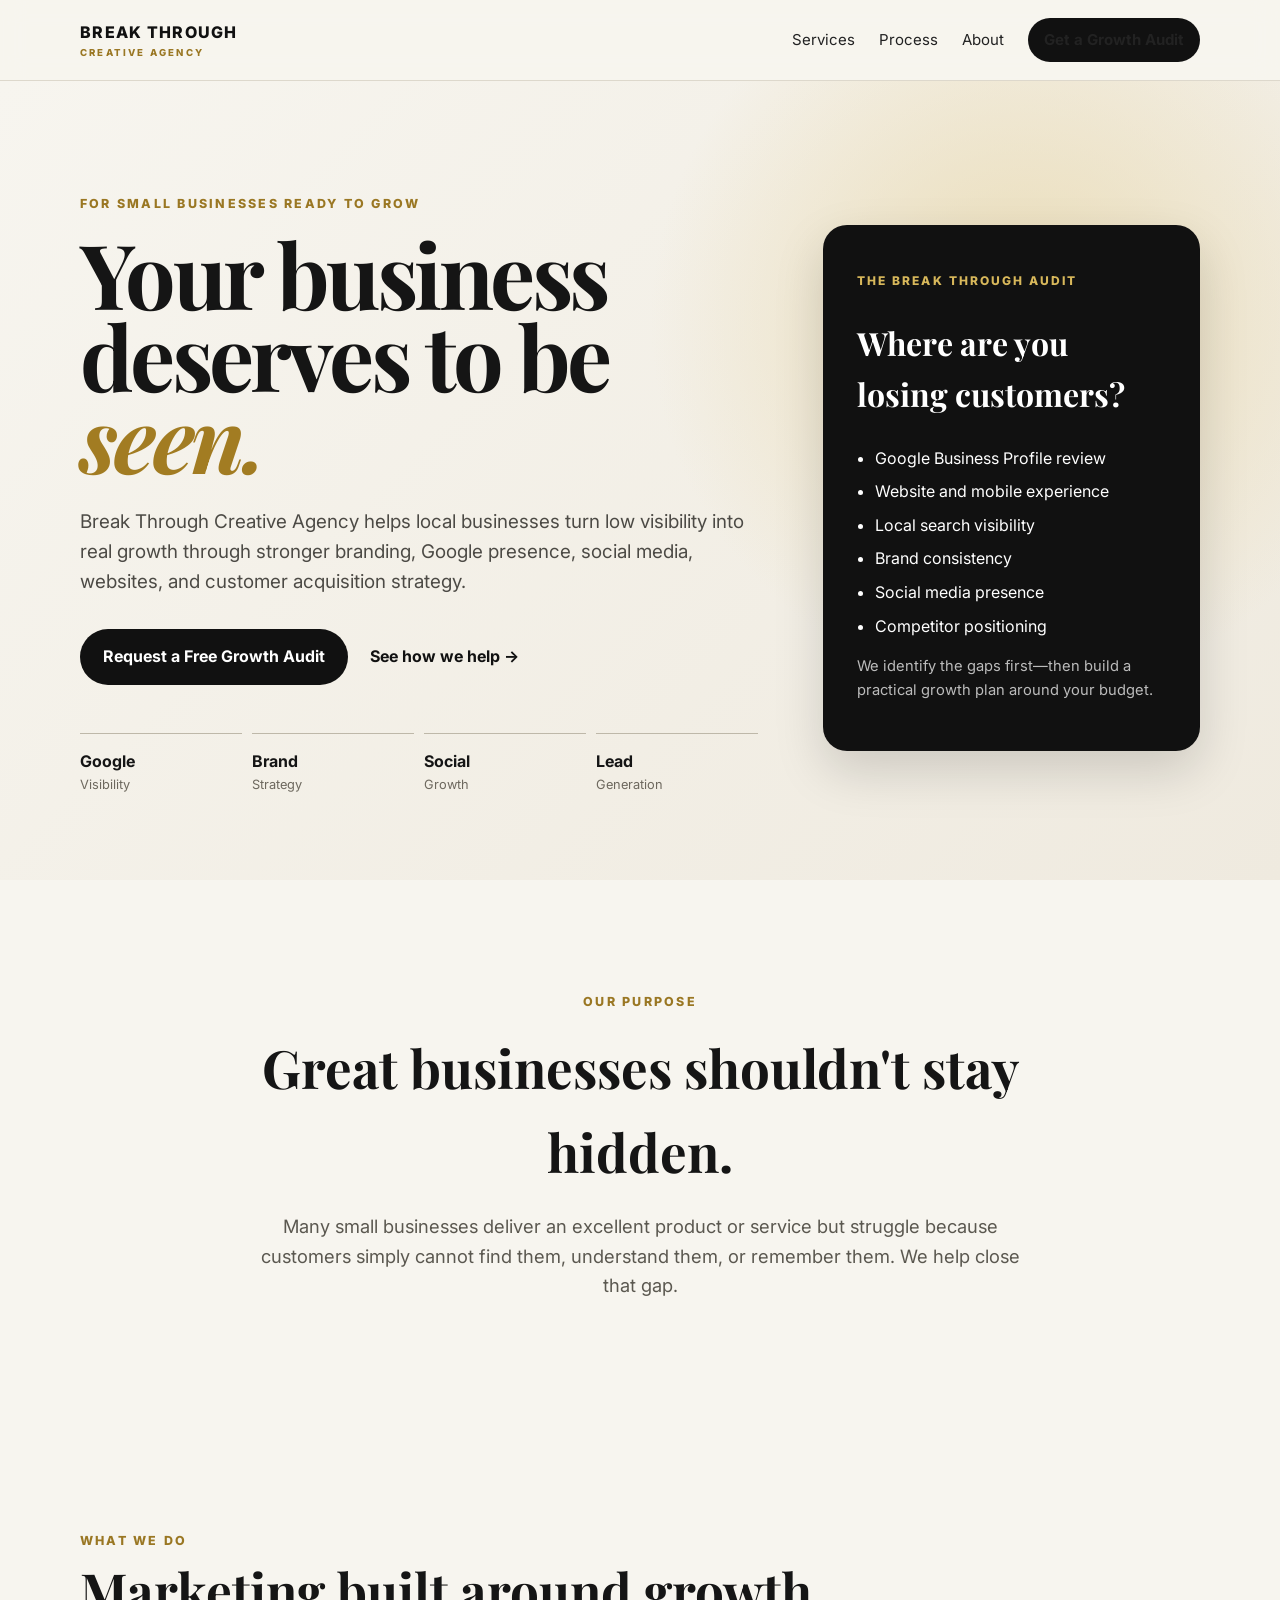
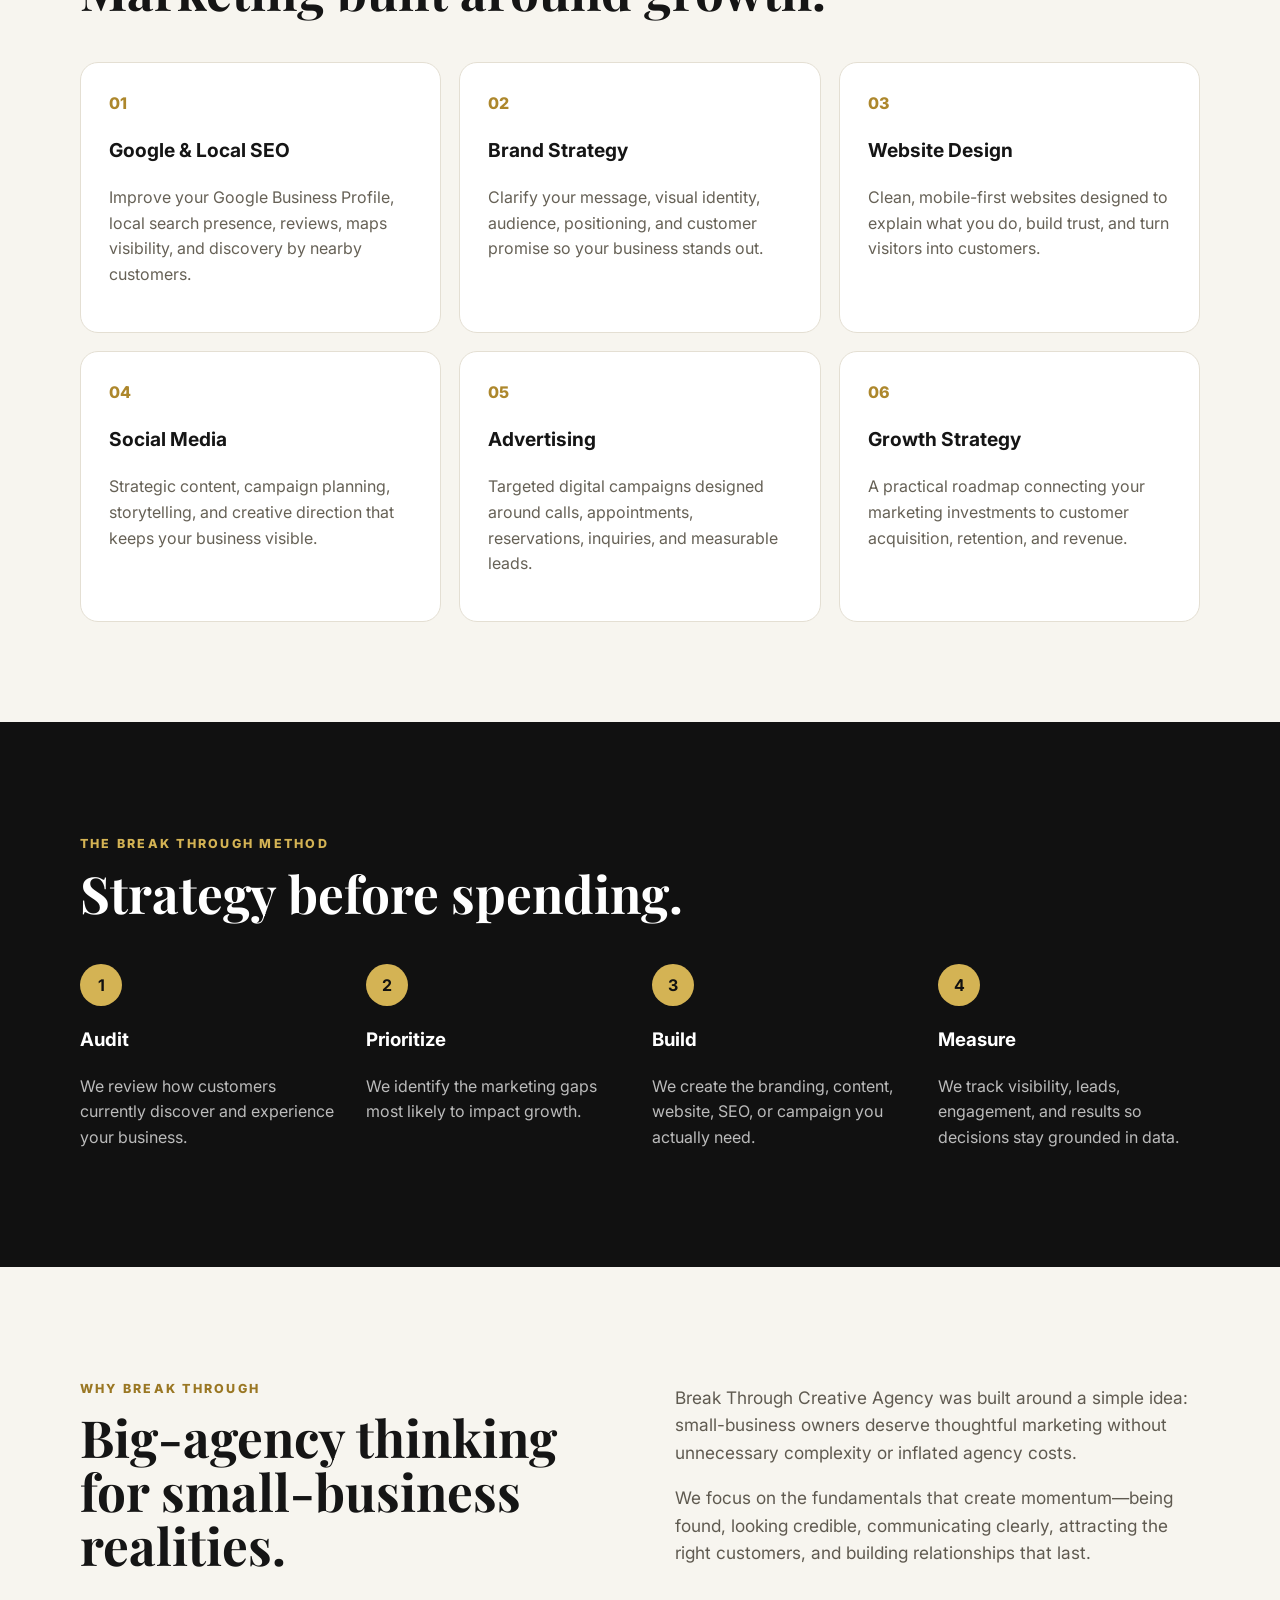
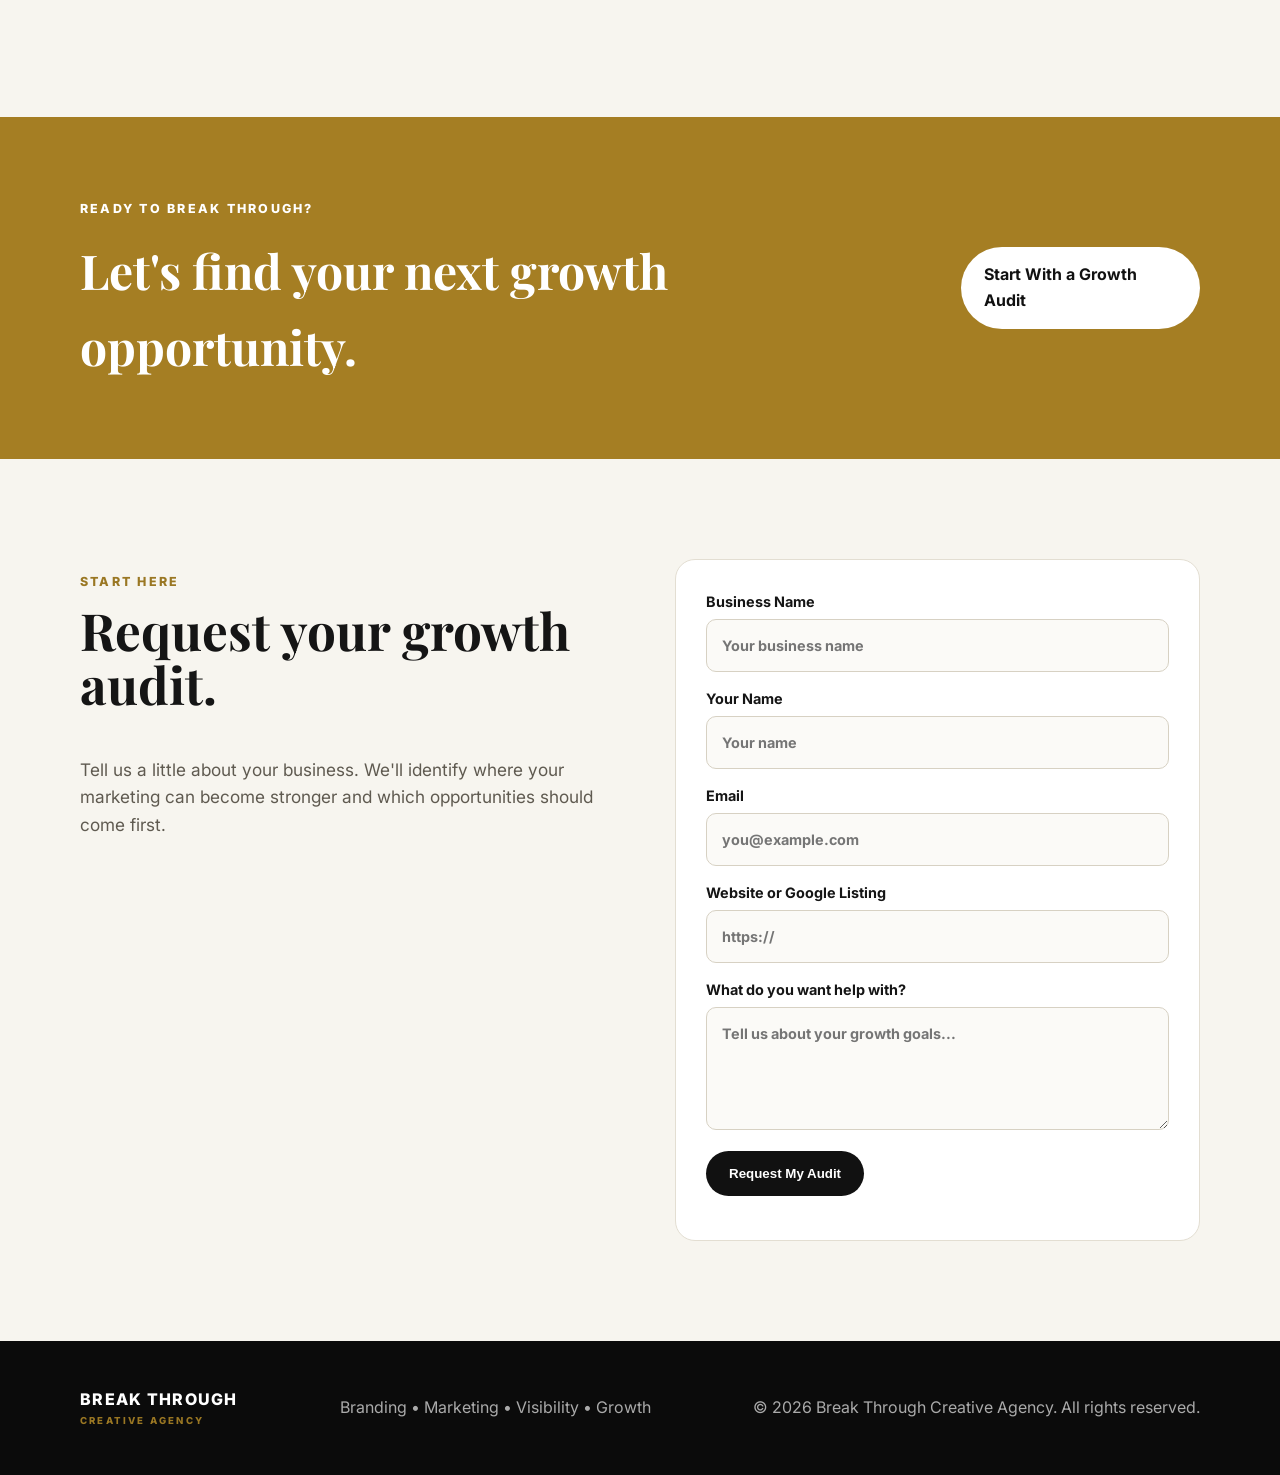
==== index.html @ fc7e49d7 "Add files via upload" ====
<!DOCTYPE html>
<html lang="en">
<head>
  <meta charset="UTF-8" />
  <meta name="viewport" content="width=device-width, initial-scale=1.0" />
  <title>Break Through Creative Agency | Small Business Growth & Marketing</title>
  <meta name="description" content="Break Through Creative Agency helps small businesses grow through branding, Google visibility, social media, websites, local SEO, and strategic marketing." />
  <link rel="preconnect" href="https://fonts.googleapis.com">
  <link rel="preconnect" href="https://fonts.gstatic.com" crossorigin>
  <link href="https://fonts.googleapis.com/css2?family=Inter:wght@400;500;600;700;800&family=Playfair+Display:wght@600;700&display=swap" rel="stylesheet">
  <link rel="stylesheet" href="styles.css" />
</head>
<body>
  <header class="nav">
    <div class="container nav-inner">
      <a href="#top" class="brand">BREAK THROUGH<span>CREATIVE AGENCY</span></a>
      <nav>
        <a href="#services">Services</a>
        <a href="#process">Process</a>
        <a href="#about">About</a>
        <a href="#contact" class="btn btn-small">Get a Growth Audit</a>
      </nav>
    </div>
  </header>

  <main id="top">
    <section class="hero">
      <div class="container hero-grid">
        <div>
          <p class="eyebrow">FOR SMALL BUSINESSES READY TO GROW</p>
          <h1>Your business deserves to be <em>seen.</em></h1>
          <p class="lead">Break Through Creative Agency helps local businesses turn low visibility into real growth through stronger branding, Google presence, social media, websites, and customer acquisition strategy.</p>
          <div class="hero-actions">
            <a class="btn" href="#contact">Request a Free Growth Audit</a>
            <a class="text-link" href="#services">See how we help →</a>
          </div>
          <div class="proof">
            <div><strong>Google</strong><span>Visibility</span></div>
            <div><strong>Brand</strong><span>Strategy</span></div>
            <div><strong>Social</strong><span>Growth</span></div>
            <div><strong>Lead</strong><span>Generation</span></div>
          </div>
        </div>
        <aside class="audit-card">
          <p class="card-label">THE BREAK THROUGH AUDIT</p>
          <h2>Where are you losing customers?</h2>
          <ul>
            <li>Google Business Profile review</li>
            <li>Website and mobile experience</li>
            <li>Local search visibility</li>
            <li>Brand consistency</li>
            <li>Social media presence</li>
            <li>Competitor positioning</li>
          </ul>
          <p class="audit-note">We identify the gaps first—then build a practical growth plan around your budget.</p>
        </aside>
      </div>
    </section>

    <section class="statement">
      <div class="container narrow">
        <p class="eyebrow">OUR PURPOSE</p>
        <h2>Great businesses shouldn't stay hidden.</h2>
        <p>Many small businesses deliver an excellent product or service but struggle because customers simply cannot find them, understand them, or remember them. We help close that gap.</p>
      </div>
    </section>

    <section id="services" class="section">
      <div class="container">
        <p class="eyebrow">WHAT WE DO</p>
        <h2 class="section-title">Marketing built around growth.</h2>
        <div class="cards">
          <article class="service-card">
            <span>01</span><h3>Google & Local SEO</h3>
            <p>Improve your Google Business Profile, local search presence, reviews, maps visibility, and discovery by nearby customers.</p>
          </article>
          <article class="service-card">
            <span>02</span><h3>Brand Strategy</h3>
            <p>Clarify your message, visual identity, audience, positioning, and customer promise so your business stands out.</p>
          </article>
          <article class="service-card">
            <span>03</span><h3>Website Design</h3>
            <p>Clean, mobile-first websites designed to explain what you do, build trust, and turn visitors into customers.</p>
          </article>
          <article class="service-card">
            <span>04</span><h3>Social Media</h3>
            <p>Strategic content, campaign planning, storytelling, and creative direction that keeps your business visible.</p>
          </article>
          <article class="service-card">
            <span>05</span><h3>Advertising</h3>
            <p>Targeted digital campaigns designed around calls, appointments, reservations, inquiries, and measurable leads.</p>
          </article>
          <article class="service-card">
            <span>06</span><h3>Growth Strategy</h3>
            <p>A practical roadmap connecting your marketing investments to customer acquisition, retention, and revenue.</p>
          </article>
        </div>
      </div>
    </section>

    <section id="process" class="section dark">
      <div class="container">
        <p class="eyebrow gold">THE BREAK THROUGH METHOD</p>
        <h2 class="section-title">Strategy before spending.</h2>
        <div class="steps">
          <div><b>1</b><h3>Audit</h3><p>We review how customers currently discover and experience your business.</p></div>
          <div><b>2</b><h3>Prioritize</h3><p>We identify the marketing gaps most likely to impact growth.</p></div>
          <div><b>3</b><h3>Build</h3><p>We create the branding, content, website, SEO, or campaign you actually need.</p></div>
          <div><b>4</b><h3>Measure</h3><p>We track visibility, leads, engagement, and results so decisions stay grounded in data.</p></div>
        </div>
      </div>
    </section>

    <section id="about" class="section">
      <div class="container split">
        <div>
          <p class="eyebrow">WHY BREAK THROUGH</p>
          <h2 class="section-title">Big-agency thinking for small-business realities.</h2>
        </div>
        <div class="body-copy">
          <p>Break Through Creative Agency was built around a simple idea: small-business owners deserve thoughtful marketing without unnecessary complexity or inflated agency costs.</p>
          <p>We focus on the fundamentals that create momentum—being found, looking credible, communicating clearly, attracting the right customers, and building relationships that last.</p>
        </div>
      </div>
    </section>

    <section class="cta">
      <div class="container cta-inner">
        <div>
          <p class="eyebrow">READY TO BREAK THROUGH?</p>
          <h2>Let's find your next growth opportunity.</h2>
        </div>
        <a class="btn light" href="#contact">Start With a Growth Audit</a>
      </div>
    </section>

    <section id="contact" class="section contact">
      <div class="container split">
        <div>
          <p class="eyebrow">START HERE</p>
          <h2 class="section-title">Request your growth audit.</h2>
          <p class="contact-copy">Tell us a little about your business. We'll identify where your marketing can become stronger and which opportunities should come first.</p>
        </div>
        <form onsubmit="event.preventDefault(); document.getElementById('form-msg').textContent='Thanks — your request is ready to connect to your email or CRM.';">
          <label>Business Name<input required type="text" placeholder="Your business name" /></label>
          <label>Your Name<input required type="text" placeholder="Your name" /></label>
          <label>Email<input required type="email" placeholder="you@example.com" /></label>
          <label>Website or Google Listing<input type="url" placeholder="https://" /></label>
          <label>What do you want help with?<textarea rows="4" placeholder="Tell us about your growth goals..."></textarea></label>
          <button class="btn" type="submit">Request My Audit</button>
          <p id="form-msg" class="form-msg"></p>
        </form>
      </div>
    </section>
  </main>

  <footer>
    <div class="container footer-inner">
      <div class="brand">BREAK THROUGH<span>CREATIVE AGENCY</span></div>
      <p>Branding • Marketing • Visibility • Growth</p>
      <p>© 2026 Break Through Creative Agency. All rights reserved.</p>
    </div>
  </footer>
</body>
</html>
---- styles.css ----
*{box-sizing:border-box}html{scroll-behavior:smooth}body{margin:0;font-family:Inter,Arial,sans-serif;color:#151515;background:#f7f5ef;line-height:1.6}.container{width:min(1120px,90%);margin:auto}.narrow{width:min(760px,90%)}.nav{position:sticky;top:0;z-index:20;background:rgba(247,245,239,.94);backdrop-filter:blur(12px);border-bottom:1px solid #ddd8cc}.nav-inner{display:flex;justify-content:space-between;align-items:center;padding:18px 0}.brand{font-weight:800;letter-spacing:.08em;text-decoration:none;color:#111}.brand span{display:block;font-size:.6rem;letter-spacing:.23em;color:#9a7723}.nav nav{display:flex;align-items:center;gap:24px}.nav nav a{color:#222;text-decoration:none;font-size:.94rem}.btn{display:inline-block;background:#111;color:white;padding:15px 23px;border-radius:999px;text-decoration:none;border:0;font-weight:700;cursor:pointer}.btn-small{padding:10px 16px!important}.hero{padding:100px 0 85px;background:radial-gradient(circle at 80% 30%,#eadcb6 0,transparent 32%),linear-gradient(135deg,#f7f5ef,#efeadf)}.hero-grid{display:grid;grid-template-columns:1.35fr .75fr;gap:65px;align-items:center}.eyebrow{font-size:.78rem;font-weight:800;letter-spacing:.18em;color:#9a7723}.hero h1,.section-title,.statement h2,.cta h2{font-family:"Playfair Display",Georgia,serif}.hero h1{font-size:clamp(3.6rem,7vw,6.8rem);line-height:.92;margin:18px 0 28px;letter-spacing:-.04em}.hero h1 em{color:#a27c22}.lead{font-size:1.18rem;max-width:720px;color:#4c4a45}.hero-actions{display:flex;gap:22px;align-items:center;margin:32px 0}.text-link{color:#111;font-weight:700;text-decoration:none}.proof{display:grid;grid-template-columns:repeat(4,1fr);gap:10px;margin-top:48px}.proof div{border-top:1px solid #beb8a9;padding-top:15px}.proof strong,.proof span{display:block}.proof span{font-size:.8rem;color:#6d685e}.audit-card{background:#111;color:#fff;padding:34px;border-radius:24px;box-shadow:0 20px 50px rgba(0,0,0,.15)}.audit-card h2{font-family:"Playfair Display";font-size:2rem}.card-label{color:#d8b85b;font-size:.75rem;letter-spacing:.17em;font-weight:800}.audit-card ul{padding-left:18px}.audit-card li{margin:8px 0}.audit-note{color:#bbb;font-size:.92rem}.statement{padding:100px 0;text-align:center}.statement h2{font-size:3.3rem;margin:12px 0}.statement p:last-child{font-size:1.15rem;color:#5b5850}.section{padding:100px 0}.section-title{font-size:3.2rem;line-height:1.05;margin:10px 0 44px}.cards{display:grid;grid-template-columns:repeat(3,1fr);gap:18px}.service-card{background:#fff;border:1px solid #e4dfd3;padding:28px;border-radius:18px}.service-card span{color:#ad872c;font-weight:800}.service-card h3{font-size:1.2rem}.service-card p{color:#666156}.dark{background:#111;color:#fff}.gold{color:#d4b354}.steps{display:grid;grid-template-columns:repeat(4,1fr);gap:24px}.steps b{display:inline-grid;place-items:center;width:42px;height:42px;border-radius:50%;background:#d4b354;color:#111}.steps p{color:#bbb}.split{display:grid;grid-template-columns:1fr 1fr;gap:70px;align-items:start}.body-copy,.contact-copy{font-size:1.08rem;color:#5f5a50}.cta{background:#a57e23;color:white;padding:70px 0}.cta-inner{display:flex;justify-content:space-between;align-items:center;gap:30px}.cta h2{font-size:3rem;margin:4px 0}.cta .eyebrow{color:#fff}.light{background:#fff;color:#111}.contact form{background:#fff;padding:30px;border-radius:20px;border:1px solid #e3ded2}.contact label{display:block;font-weight:700;font-size:.9rem;margin-bottom:15px}.contact input,.contact textarea{width:100%;margin-top:6px;padding:14px 15px;border:1px solid #d7d1c3;border-radius:10px;font:inherit;background:#fbfaf7}.form-msg{font-size:.9rem;color:#78601e}footer{background:#0b0b0b;color:#aaa;padding:38px 0}.footer-inner{display:flex;justify-content:space-between;gap:20px;align-items:center}.footer-inner .brand{color:#fff}@media(max-width:850px){.nav nav a:not(.btn){display:none}.hero-grid,.split{grid-template-columns:1fr}.cards{grid-template-columns:1fr 1fr}.steps{grid-template-columns:1fr 1fr}.proof{grid-template-columns:1fr 1fr}.cta-inner,.footer-inner{display:block}.cta .btn{margin-top:20px}}@media(max-width:560px){.hero{padding-top:70px}.hero h1{font-size:3.7rem}.cards,.steps{grid-template-columns:1fr}.section,.statement{padding:70px 0}.section-title,.statement h2,.cta h2{font-size:2.5rem}.hero-actions{align-items:flex-start;flex-direction:column}}
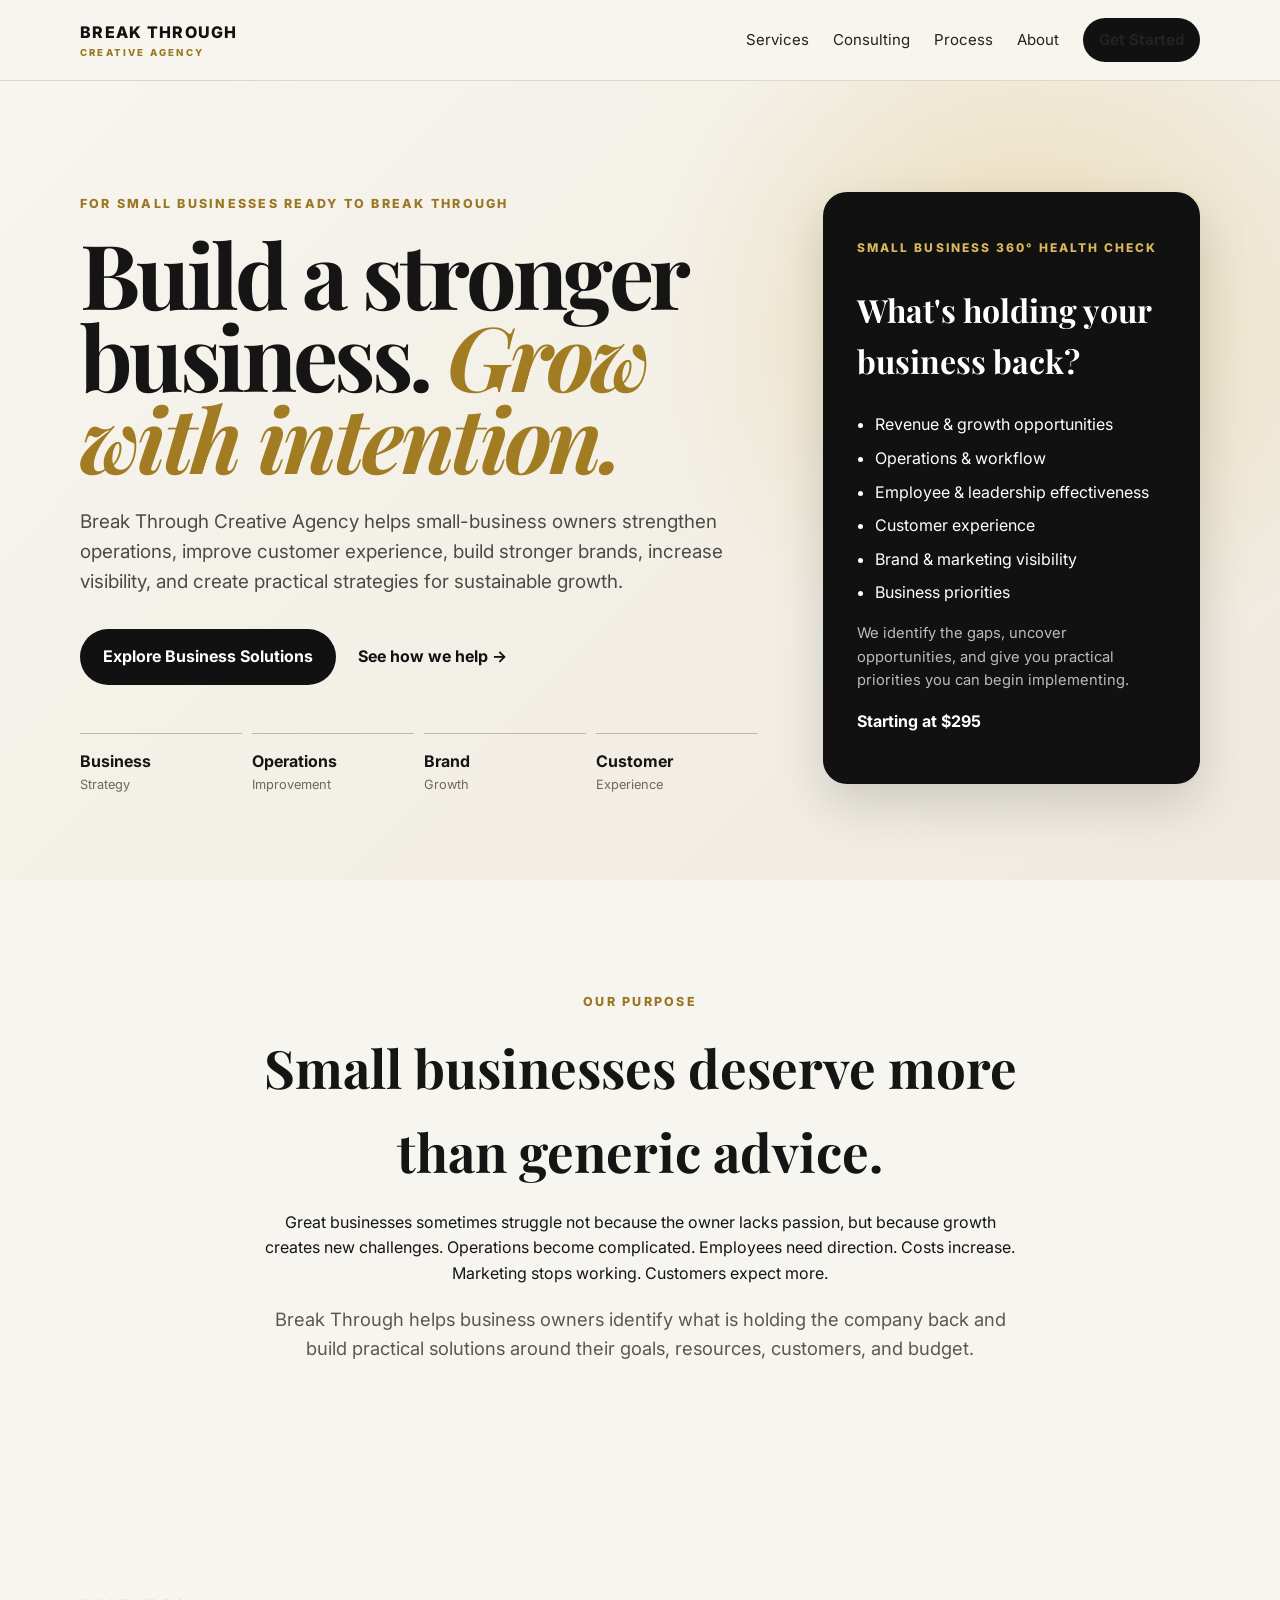
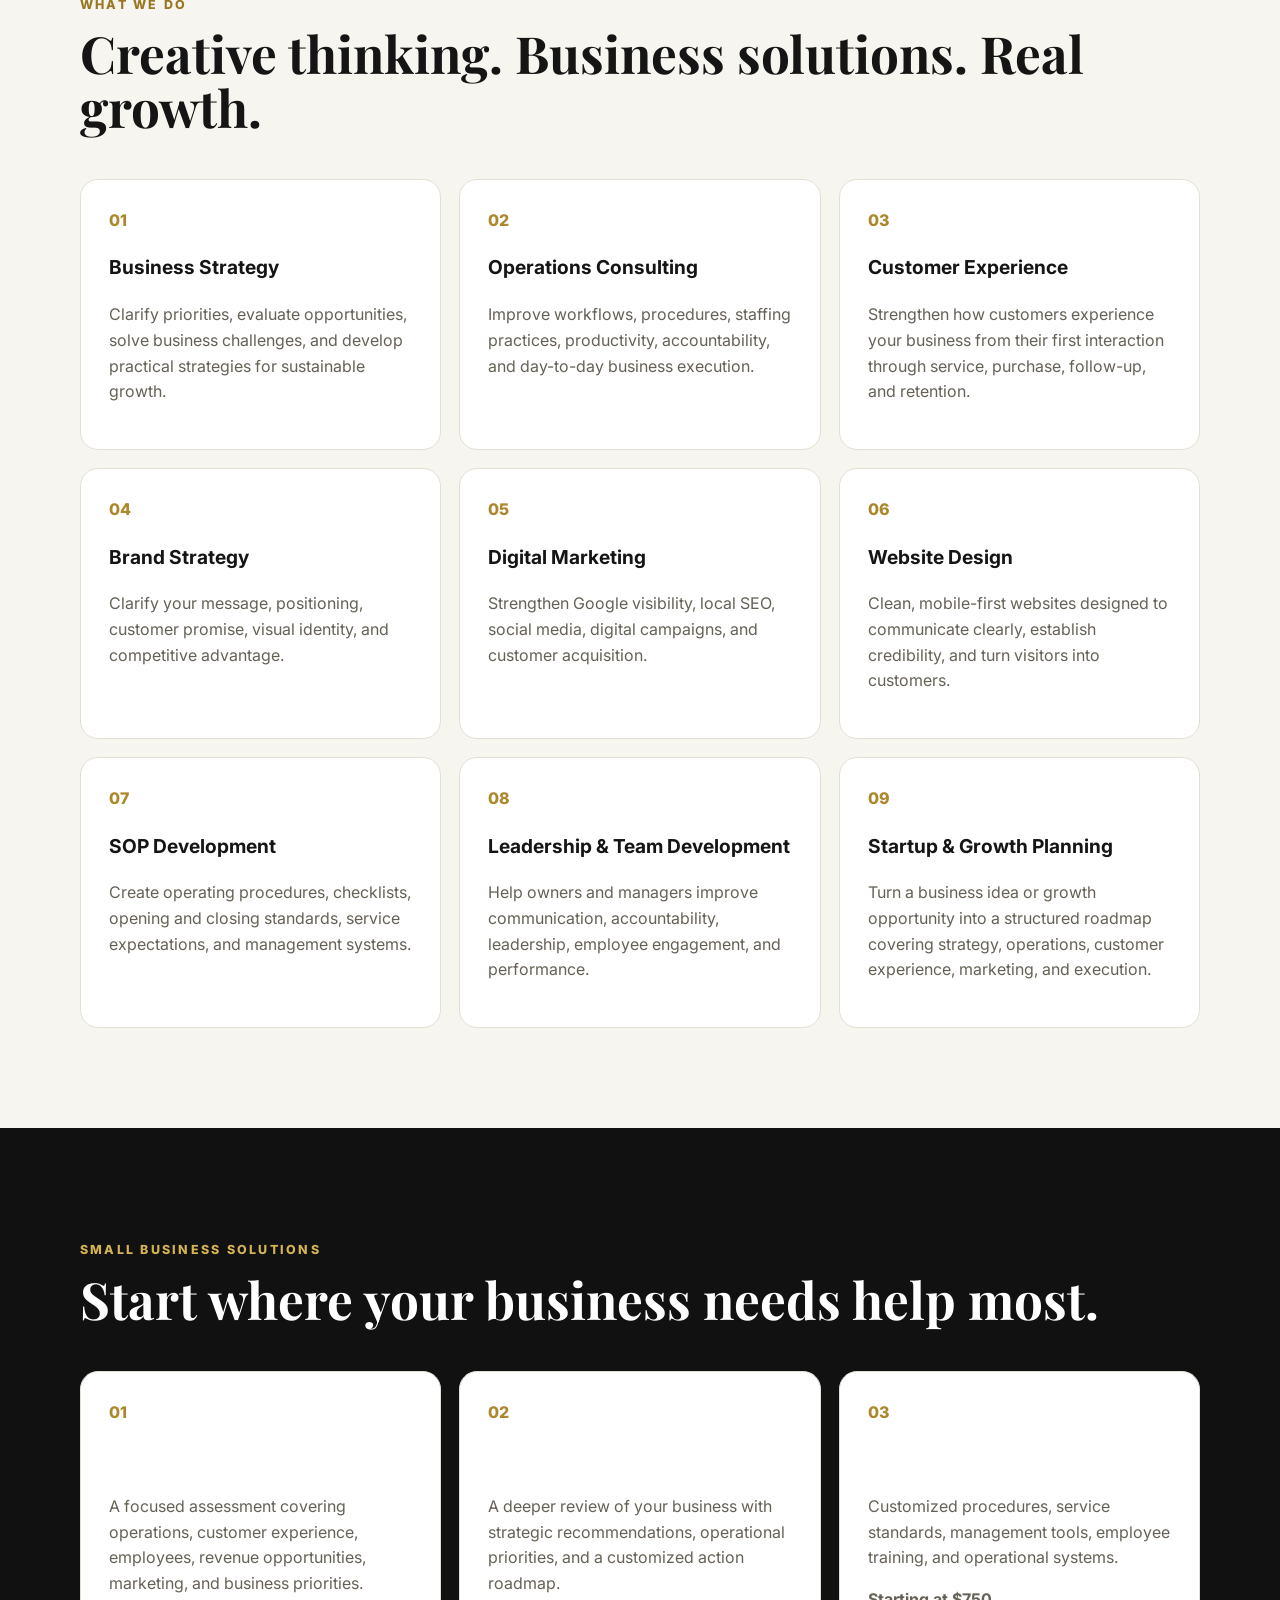
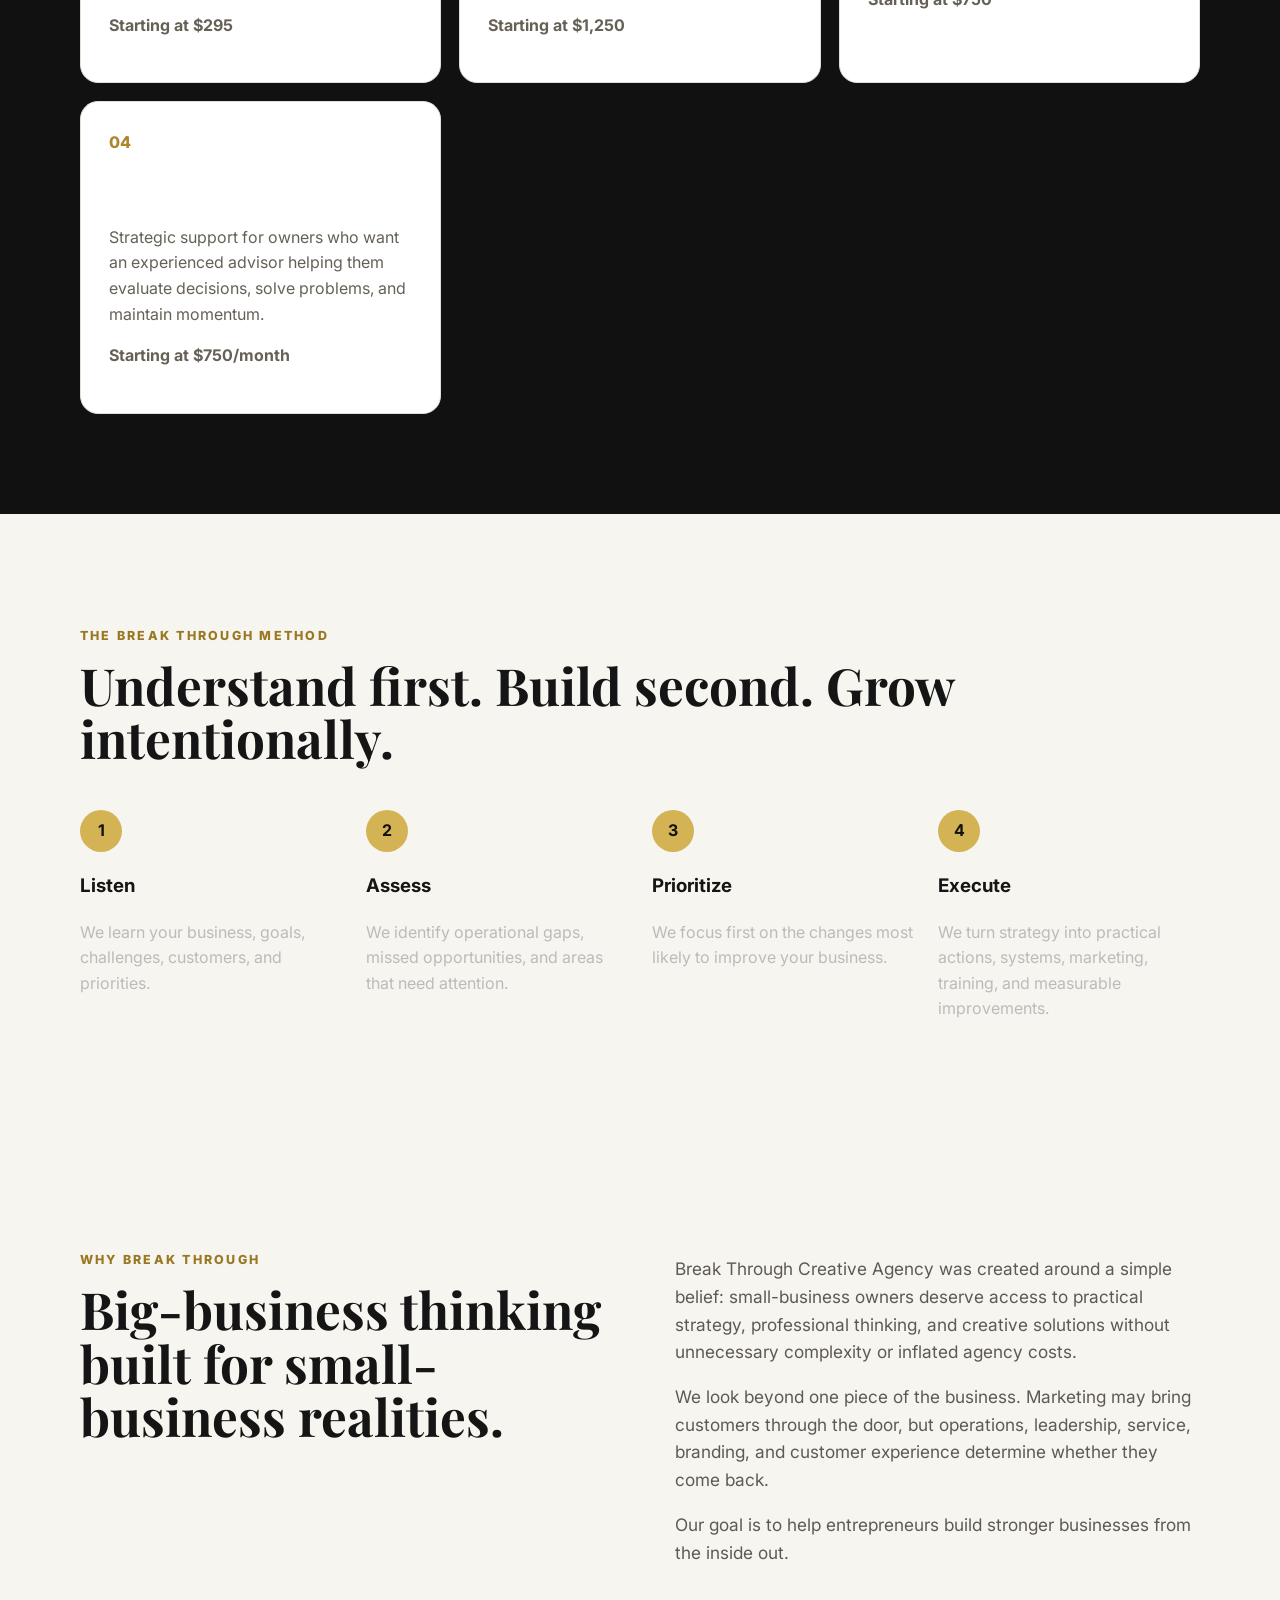
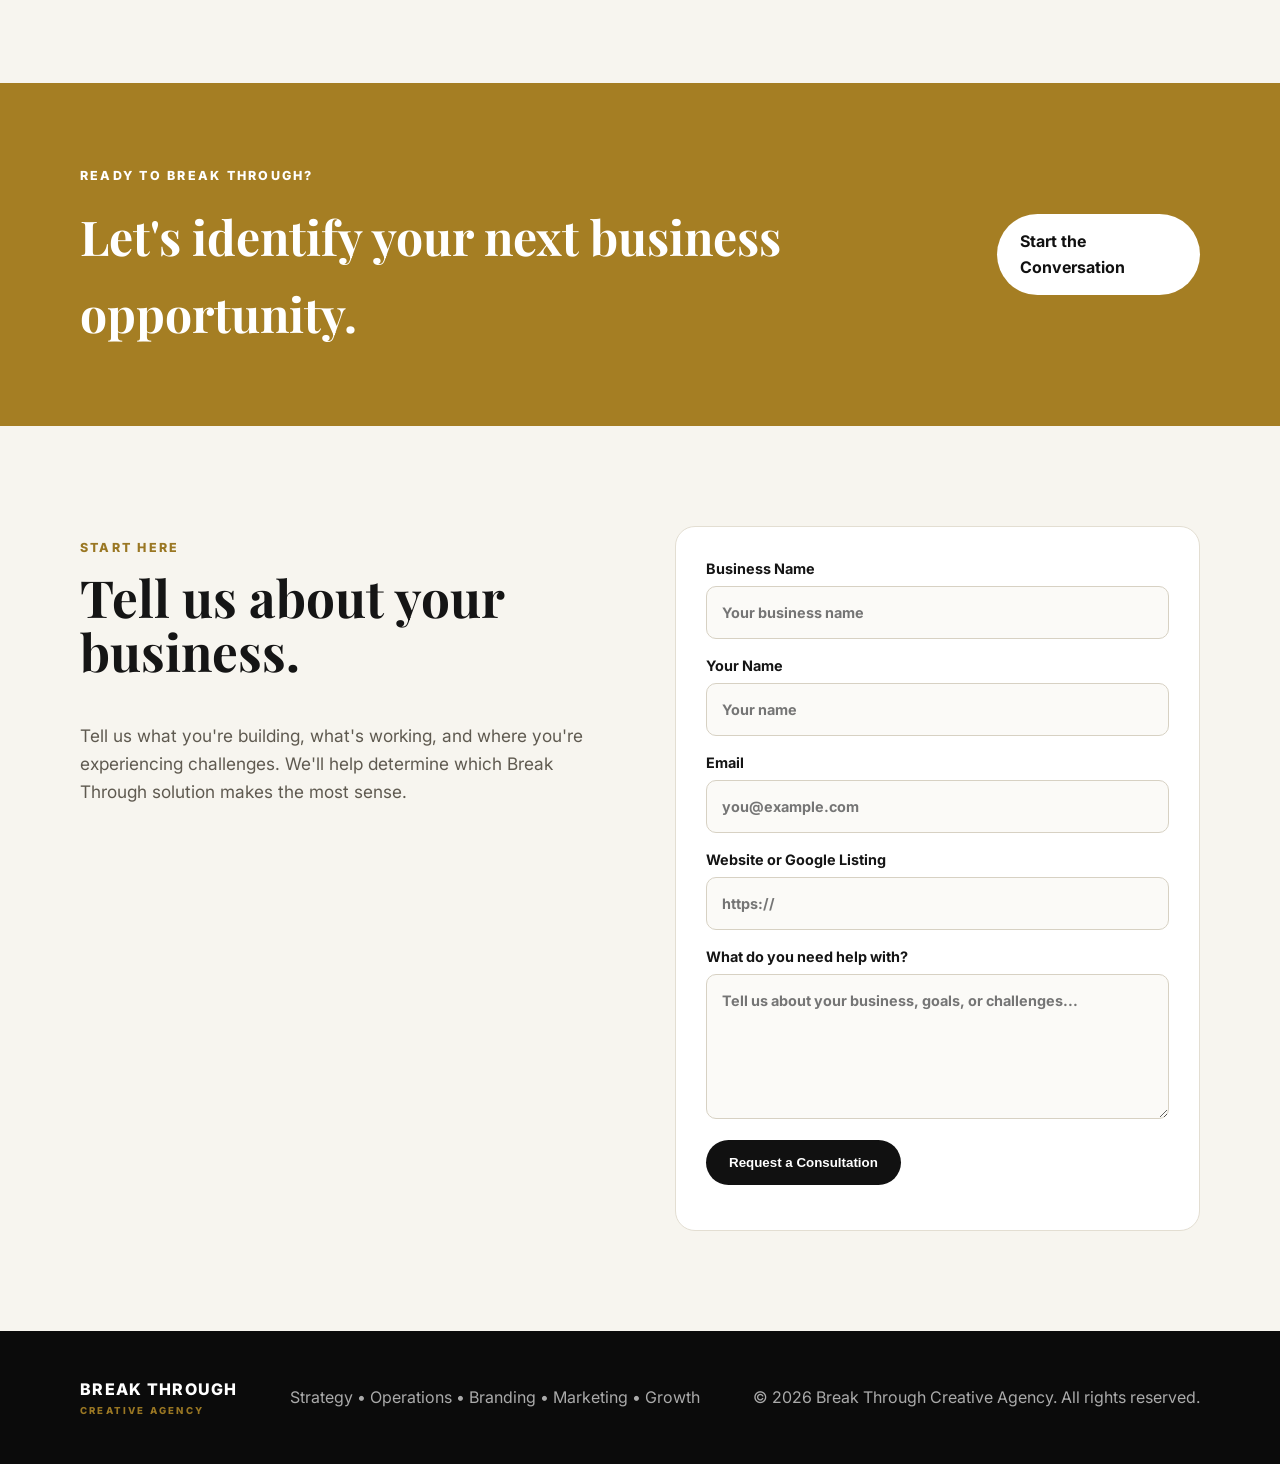
==== commit cc716b82: "Update Break Through services and consulting Updated the title and meta description for better clari" ====
--- a/index.html
+++ b/index.html
@@ -3,163 +3,716 @@
 <head>
   <meta charset="UTF-8" />
   <meta name="viewport" content="width=device-width, initial-scale=1.0" />
-  <title>Break Through Creative Agency | Small Business Growth & Marketing</title>
-  <meta name="description" content="Break Through Creative Agency helps small businesses grow through branding, Google visibility, social media, websites, local SEO, and strategic marketing." />
+
+  <title>Break Through Creative Agency | Business Strategy, Operations & Growth</title>
+
+  <meta
+    name="description"
+    content="Break Through Creative Agency helps small businesses strengthen operations, improve customer experience, build stronger brands, increase visibility, and create sustainable growth."
+  />
+
   <link rel="preconnect" href="https://fonts.googleapis.com">
   <link rel="preconnect" href="https://fonts.gstatic.com" crossorigin>
-  <link href="https://fonts.googleapis.com/css2?family=Inter:wght@400;500;600;700;800&family=Playfair+Display:wght@600;700&display=swap" rel="stylesheet">
+
+  <link
+    href="https://fonts.googleapis.com/css2?family=Inter:wght@400;500;600;700;800&family=Playfair+Display:wght@600;700&display=swap"
+    rel="stylesheet"
+  >
+
   <link rel="stylesheet" href="styles.css" />
 </head>
+
 <body>
+
   <header class="nav">
     <div class="container nav-inner">
-      <a href="#top" class="brand">BREAK THROUGH<span>CREATIVE AGENCY</span></a>
+
+      <a href="#top" class="brand">
+        BREAK THROUGH
+        <span>CREATIVE AGENCY</span>
+      </a>
+
       <nav>
         <a href="#services">Services</a>
+        <a href="#consulting">Consulting</a>
         <a href="#process">Process</a>
         <a href="#about">About</a>
-        <a href="#contact" class="btn btn-small">Get a Growth Audit</a>
+        <a href="#contact" class="btn btn-small">Get Started</a>
       </nav>
+
     </div>
   </header>
 
+
   <main id="top">
+
+    <!-- HERO -->
+
     <section class="hero">
+
       <div class="container hero-grid">
+
         <div>
-          <p class="eyebrow">FOR SMALL BUSINESSES READY TO GROW</p>
-          <h1>Your business deserves to be <em>seen.</em></h1>
-          <p class="lead">Break Through Creative Agency helps local businesses turn low visibility into real growth through stronger branding, Google presence, social media, websites, and customer acquisition strategy.</p>
+
+          <p class="eyebrow">
+            FOR SMALL BUSINESSES READY TO BREAK THROUGH
+          </p>
+
+          <h1>
+            Build a stronger business.
+            <em>Grow with intention.</em>
+          </h1>
+
+          <p class="lead">
+            Break Through Creative Agency helps small-business owners
+            strengthen operations, improve customer experience, build
+            stronger brands, increase visibility, and create practical
+            strategies for sustainable growth.
+          </p>
+
           <div class="hero-actions">
-            <a class="btn" href="#contact">Request a Free Growth Audit</a>
-            <a class="text-link" href="#services">See how we help →</a>
+
+            <a class="btn" href="#consulting">
+              Explore Business Solutions
+            </a>
+
+            <a class="text-link" href="#services">
+              See how we help →
+            </a>
+
           </div>
+
+
           <div class="proof">
-            <div><strong>Google</strong><span>Visibility</span></div>
-            <div><strong>Brand</strong><span>Strategy</span></div>
-            <div><strong>Social</strong><span>Growth</span></div>
-            <div><strong>Lead</strong><span>Generation</span></div>
+
+            <div>
+              <strong>Business</strong>
+              <span>Strategy</span>
+            </div>
+
+            <div>
+              <strong>Operations</strong>
+              <span>Improvement</span>
+            </div>
+
+            <div>
+              <strong>Brand</strong>
+              <span>Growth</span>
+            </div>
+
+            <div>
+              <strong>Customer</strong>
+              <span>Experience</span>
+            </div>
+
           </div>
+
         </div>
+
+
         <aside class="audit-card">
-          <p class="card-label">THE BREAK THROUGH AUDIT</p>
-          <h2>Where are you losing customers?</h2>
+
+          <p class="card-label">
+            SMALL BUSINESS 360° HEALTH CHECK
+          </p>
+
+          <h2>
+            What's holding your business back?
+          </h2>
+
           <ul>
-            <li>Google Business Profile review</li>
-            <li>Website and mobile experience</li>
-            <li>Local search visibility</li>
-            <li>Brand consistency</li>
-            <li>Social media presence</li>
-            <li>Competitor positioning</li>
+            <li>Revenue & growth opportunities</li>
+            <li>Operations & workflow</li>
+            <li>Employee & leadership effectiveness</li>
+            <li>Customer experience</li>
+            <li>Brand & marketing visibility</li>
+            <li>Business priorities</li>
           </ul>
-          <p class="audit-note">We identify the gaps first—then build a practical growth plan around your budget.</p>
+
+          <p class="audit-note">
+            We identify the gaps, uncover opportunities, and give you
+            practical priorities you can begin implementing.
+          </p>
+
+          <p>
+            <strong>Starting at $295</strong>
+          </p>
+
         </aside>
-      </div>
+
+      </div>
+
     </section>
 
+
+
+    <!-- PURPOSE -->
+
     <section class="statement">
+
       <div class="container narrow">
-        <p class="eyebrow">OUR PURPOSE</p>
-        <h2>Great businesses shouldn't stay hidden.</h2>
-        <p>Many small businesses deliver an excellent product or service but struggle because customers simply cannot find them, understand them, or remember them. We help close that gap.</p>
-      </div>
+
+        <p class="eyebrow">
+          OUR PURPOSE
+        </p>
+
+        <h2>
+          Small businesses deserve more than generic advice.
+        </h2>
+
+        <p>
+          Great businesses sometimes struggle not because the owner lacks
+          passion, but because growth creates new challenges. Operations become
+          complicated. Employees need direction. Costs increase. Marketing
+          stops working. Customers expect more.
+        </p>
+
+        <p>
+          Break Through helps business owners identify what is holding the
+          company back and build practical solutions around their goals,
+          resources, customers, and budget.
+        </p>
+
+      </div>
+
     </section>
 
+
+
+    <!-- SERVICES -->
+
     <section id="services" class="section">
+
       <div class="container">
-        <p class="eyebrow">WHAT WE DO</p>
-        <h2 class="section-title">Marketing built around growth.</h2>
+
+        <p class="eyebrow">
+          WHAT WE DO
+        </p>
+
+        <h2 class="section-title">
+          Creative thinking. Business solutions. Real growth.
+        </h2>
+
+
         <div class="cards">
-          <article class="service-card">
-            <span>01</span><h3>Google & Local SEO</h3>
-            <p>Improve your Google Business Profile, local search presence, reviews, maps visibility, and discovery by nearby customers.</p>
-          </article>
-          <article class="service-card">
-            <span>02</span><h3>Brand Strategy</h3>
-            <p>Clarify your message, visual identity, audience, positioning, and customer promise so your business stands out.</p>
-          </article>
-          <article class="service-card">
-            <span>03</span><h3>Website Design</h3>
-            <p>Clean, mobile-first websites designed to explain what you do, build trust, and turn visitors into customers.</p>
-          </article>
-          <article class="service-card">
-            <span>04</span><h3>Social Media</h3>
-            <p>Strategic content, campaign planning, storytelling, and creative direction that keeps your business visible.</p>
-          </article>
-          <article class="service-card">
-            <span>05</span><h3>Advertising</h3>
-            <p>Targeted digital campaigns designed around calls, appointments, reservations, inquiries, and measurable leads.</p>
-          </article>
-          <article class="service-card">
-            <span>06</span><h3>Growth Strategy</h3>
-            <p>A practical roadmap connecting your marketing investments to customer acquisition, retention, and revenue.</p>
-          </article>
+
+
+          <article class="service-card">
+
+            <span>01</span>
+
+            <h3>Business Strategy</h3>
+
+            <p>
+              Clarify priorities, evaluate opportunities, solve business
+              challenges, and develop practical strategies for sustainable
+              growth.
+            </p>
+
+          </article>
+
+
+          <article class="service-card">
+
+            <span>02</span>
+
+            <h3>Operations Consulting</h3>
+
+            <p>
+              Improve workflows, procedures, staffing practices, productivity,
+              accountability, and day-to-day business execution.
+            </p>
+
+          </article>
+
+
+          <article class="service-card">
+
+            <span>03</span>
+
+            <h3>Customer Experience</h3>
+
+            <p>
+              Strengthen how customers experience your business from their
+              first interaction through service, purchase, follow-up, and
+              retention.
+            </p>
+
+          </article>
+
+
+          <article class="service-card">
+
+            <span>04</span>
+
+            <h3>Brand Strategy</h3>
+
+            <p>
+              Clarify your message, positioning, customer promise, visual
+              identity, and competitive advantage.
+            </p>
+
+          </article>
+
+
+          <article class="service-card">
+
+            <span>05</span>
+
+            <h3>Digital Marketing</h3>
+
+            <p>
+              Strengthen Google visibility, local SEO, social media, digital
+              campaigns, and customer acquisition.
+            </p>
+
+          </article>
+
+
+          <article class="service-card">
+
+            <span>06</span>
+
+            <h3>Website Design</h3>
+
+            <p>
+              Clean, mobile-first websites designed to communicate clearly,
+              establish credibility, and turn visitors into customers.
+            </p>
+
+          </article>
+
+
+          <article class="service-card">
+
+            <span>07</span>
+
+            <h3>SOP Development</h3>
+
+            <p>
+              Create operating procedures, checklists, opening and closing
+              standards, service expectations, and management systems.
+            </p>
+
+          </article>
+
+
+          <article class="service-card">
+
+            <span>08</span>
+
+            <h3>Leadership & Team Development</h3>
+
+            <p>
+              Help owners and managers improve communication, accountability,
+              leadership, employee engagement, and performance.
+            </p>
+
+          </article>
+
+
+          <article class="service-card">
+
+            <span>09</span>
+
+            <h3>Startup & Growth Planning</h3>
+
+            <p>
+              Turn a business idea or growth opportunity into a structured
+              roadmap covering strategy, operations, customer experience,
+              marketing, and execution.
+            </p>
+
+          </article>
+
         </div>
-      </div>
+
+      </div>
+
     </section>
 
-    <section id="process" class="section dark">
+
+
+    <!-- CONSULTING PACKAGES -->
+
+    <section id="consulting" class="section dark">
+
       <div class="container">
-        <p class="eyebrow gold">THE BREAK THROUGH METHOD</p>
-        <h2 class="section-title">Strategy before spending.</h2>
+
+        <p class="eyebrow gold">
+          SMALL BUSINESS SOLUTIONS
+        </p>
+
+        <h2 class="section-title">
+          Start where your business needs help most.
+        </h2>
+
+
+        <div class="cards">
+
+
+          <article class="service-card">
+
+            <span>01</span>
+
+            <h3>360° Business Health Check</h3>
+
+            <p>
+              A focused assessment covering operations, customer experience,
+              employees, revenue opportunities, marketing, and business
+              priorities.
+            </p>
+
+            <p>
+              <strong>Starting at $295</strong>
+            </p>
+
+          </article>
+
+
+          <article class="service-card">
+
+            <span>02</span>
+
+            <h3>Business Growth Intensive</h3>
+
+            <p>
+              A deeper review of your business with strategic recommendations,
+              operational priorities, and a customized action roadmap.
+            </p>
+
+            <p>
+              <strong>Starting at $1,250</strong>
+            </p>
+
+          </article>
+
+
+          <article class="service-card">
+
+            <span>03</span>
+
+            <h3>SOP & Training Solutions</h3>
+
+            <p>
+              Customized procedures, service standards, management tools,
+              employee training, and operational systems.
+            </p>
+
+            <p>
+              <strong>Starting at $750</strong>
+            </p>
+
+          </article>
+
+
+          <article class="service-card">
+
+            <span>04</span>
+
+            <h3>Ongoing Business Advisory</h3>
+
+            <p>
+              Strategic support for owners who want an experienced advisor
+              helping them evaluate decisions, solve problems, and maintain
+              momentum.
+            </p>
+
+            <p>
+              <strong>Starting at $750/month</strong>
+            </p>
+
+          </article>
+
+        </div>
+
+      </div>
+
+    </section>
+
+
+
+    <!-- PROCESS -->
+
+    <section id="process" class="section">
+
+      <div class="container">
+
+        <p class="eyebrow">
+          THE BREAK THROUGH METHOD
+        </p>
+
+        <h2 class="section-title">
+          Understand first. Build second. Grow intentionally.
+        </h2>
+
+
         <div class="steps">
-          <div><b>1</b><h3>Audit</h3><p>We review how customers currently discover and experience your business.</p></div>
-          <div><b>2</b><h3>Prioritize</h3><p>We identify the marketing gaps most likely to impact growth.</p></div>
-          <div><b>3</b><h3>Build</h3><p>We create the branding, content, website, SEO, or campaign you actually need.</p></div>
-          <div><b>4</b><h3>Measure</h3><p>We track visibility, leads, engagement, and results so decisions stay grounded in data.</p></div>
+
+          <div>
+
+            <b>1</b>
+
+            <h3>Listen</h3>
+
+            <p>
+              We learn your business, goals, challenges, customers, and
+              priorities.
+            </p>
+
+          </div>
+
+
+          <div>
+
+            <b>2</b>
+
+            <h3>Assess</h3>
+
+            <p>
+              We identify operational gaps, missed opportunities, and areas
+              that need attention.
+            </p>
+
+          </div>
+
+
+          <div>
+
+            <b>3</b>
+
+            <h3>Prioritize</h3>
+
+            <p>
+              We focus first on the changes most likely to improve your
+              business.
+            </p>
+
+          </div>
+
+
+          <div>
+
+            <b>4</b>
+
+            <h3>Execute</h3>
+
+            <p>
+              We turn strategy into practical actions, systems, marketing,
+              training, and measurable improvements.
+            </p>
+
+          </div>
+
         </div>
-      </div>
+
+      </div>
+
     </section>
 
+
+
+    <!-- ABOUT -->
+
     <section id="about" class="section">
+
       <div class="container split">
+
         <div>
-          <p class="eyebrow">WHY BREAK THROUGH</p>
-          <h2 class="section-title">Big-agency thinking for small-business realities.</h2>
+
+          <p class="eyebrow">
+            WHY BREAK THROUGH
+          </p>
+
+          <h2 class="section-title">
+            Big-business thinking built for small-business realities.
+          </h2>
+
         </div>
+
+
         <div class="body-copy">
-          <p>Break Through Creative Agency was built around a simple idea: small-business owners deserve thoughtful marketing without unnecessary complexity or inflated agency costs.</p>
-          <p>We focus on the fundamentals that create momentum—being found, looking credible, communicating clearly, attracting the right customers, and building relationships that last.</p>
+
+          <p>
+            Break Through Creative Agency was created around a simple belief:
+            small-business owners deserve access to practical strategy,
+            professional thinking, and creative solutions without unnecessary
+            complexity or inflated agency costs.
+          </p>
+
+          <p>
+            We look beyond one piece of the business. Marketing may bring
+            customers through the door, but operations, leadership, service,
+            branding, and customer experience determine whether they come back.
+          </p>
+
+          <p>
+            Our goal is to help entrepreneurs build stronger businesses from
+            the inside out.
+          </p>
+
         </div>
-      </div>
+
+      </div>
+
     </section>
 
+
+
+    <!-- CTA -->
+
     <section class="cta">
+
       <div class="container cta-inner">
+
         <div>
-          <p class="eyebrow">READY TO BREAK THROUGH?</p>
-          <h2>Let's find your next growth opportunity.</h2>
+
+          <p class="eyebrow">
+            READY TO BREAK THROUGH?
+          </p>
+
+          <h2>
+            Let's identify your next business opportunity.
+          </h2>
+
         </div>
-        <a class="btn light" href="#contact">Start With a Growth Audit</a>
-      </div>
+
+        <a class="btn light" href="#contact">
+          Start the Conversation
+        </a>
+
+      </div>
+
     </section>
 
+
+
+    <!-- CONTACT -->
+
     <section id="contact" class="section contact">
+
       <div class="container split">
+
         <div>
-          <p class="eyebrow">START HERE</p>
-          <h2 class="section-title">Request your growth audit.</h2>
-          <p class="contact-copy">Tell us a little about your business. We'll identify where your marketing can become stronger and which opportunities should come first.</p>
+
+          <p class="eyebrow">
+            START HERE
+          </p>
+
+          <h2 class="section-title">
+            Tell us about your business.
+          </h2>
+
+          <p class="contact-copy">
+            Tell us what you're building, what's working, and where you're
+            experiencing challenges. We'll help determine which Break Through
+            solution makes the most sense.
+          </p>
+
         </div>
-        <form onsubmit="event.preventDefault(); document.getElementById('form-msg').textContent='Thanks — your request is ready to connect to your email or CRM.';">
-          <label>Business Name<input required type="text" placeholder="Your business name" /></label>
-          <label>Your Name<input required type="text" placeholder="Your name" /></label>
-          <label>Email<input required type="email" placeholder="you@example.com" /></label>
-          <label>Website or Google Listing<input type="url" placeholder="https://" /></label>
-          <label>What do you want help with?<textarea rows="4" placeholder="Tell us about your growth goals..."></textarea></label>
-          <button class="btn" type="submit">Request My Audit</button>
-          <p id="form-msg" class="form-msg"></p>
+
+
+        <form
+          onsubmit="
+            event.preventDefault();
+            document.getElementById('form-msg').textContent=
+            'Thanks — your request is ready to connect to your email or CRM.';
+          "
+        >
+
+          <label>
+            Business Name
+            <input
+              required
+              type="text"
+              placeholder="Your business name"
+            />
+          </label>
+
+
+          <label>
+            Your Name
+            <input
+              required
+              type="text"
+              placeholder="Your name"
+            />
+          </label>
+
+
+          <label>
+            Email
+            <input
+              required
+              type="email"
+              placeholder="you@example.com"
+            />
+          </label>
+
+
+          <label>
+            Website or Google Listing
+            <input
+              type="url"
+              placeholder="https://"
+            />
+          </label>
+
+
+          <label>
+            What do you need help with?
+
+            <textarea
+              rows="5"
+              placeholder="Tell us about your business, goals, or challenges..."
+            ></textarea>
+
+          </label>
+
+
+          <button
+            class="btn"
+            type="submit"
+          >
+            Request a Consultation
+          </button>
+
+
+          <p
+            id="form-msg"
+            class="form-msg"
+          ></p>
+
         </form>
-      </div>
+
+      </div>
+
     </section>
+
   </main>
 
+
+
   <footer>
+
     <div class="container footer-inner">
-      <div class="brand">BREAK THROUGH<span>CREATIVE AGENCY</span></div>
-      <p>Branding • Marketing • Visibility • Growth</p>
-      <p>© 2026 Break Through Creative Agency. All rights reserved.</p>
+
+      <div class="brand">
+        BREAK THROUGH
+        <span>CREATIVE AGENCY</span>
+      </div>
+
+      <p>
+        Strategy • Operations • Branding • Marketing • Growth
+      </p>
+
+      <p>
+        © 2026 Break Through Creative Agency. All rights reserved.
+      </p>
+
     </div>
+
   </footer>
+
 </body>
 </html>
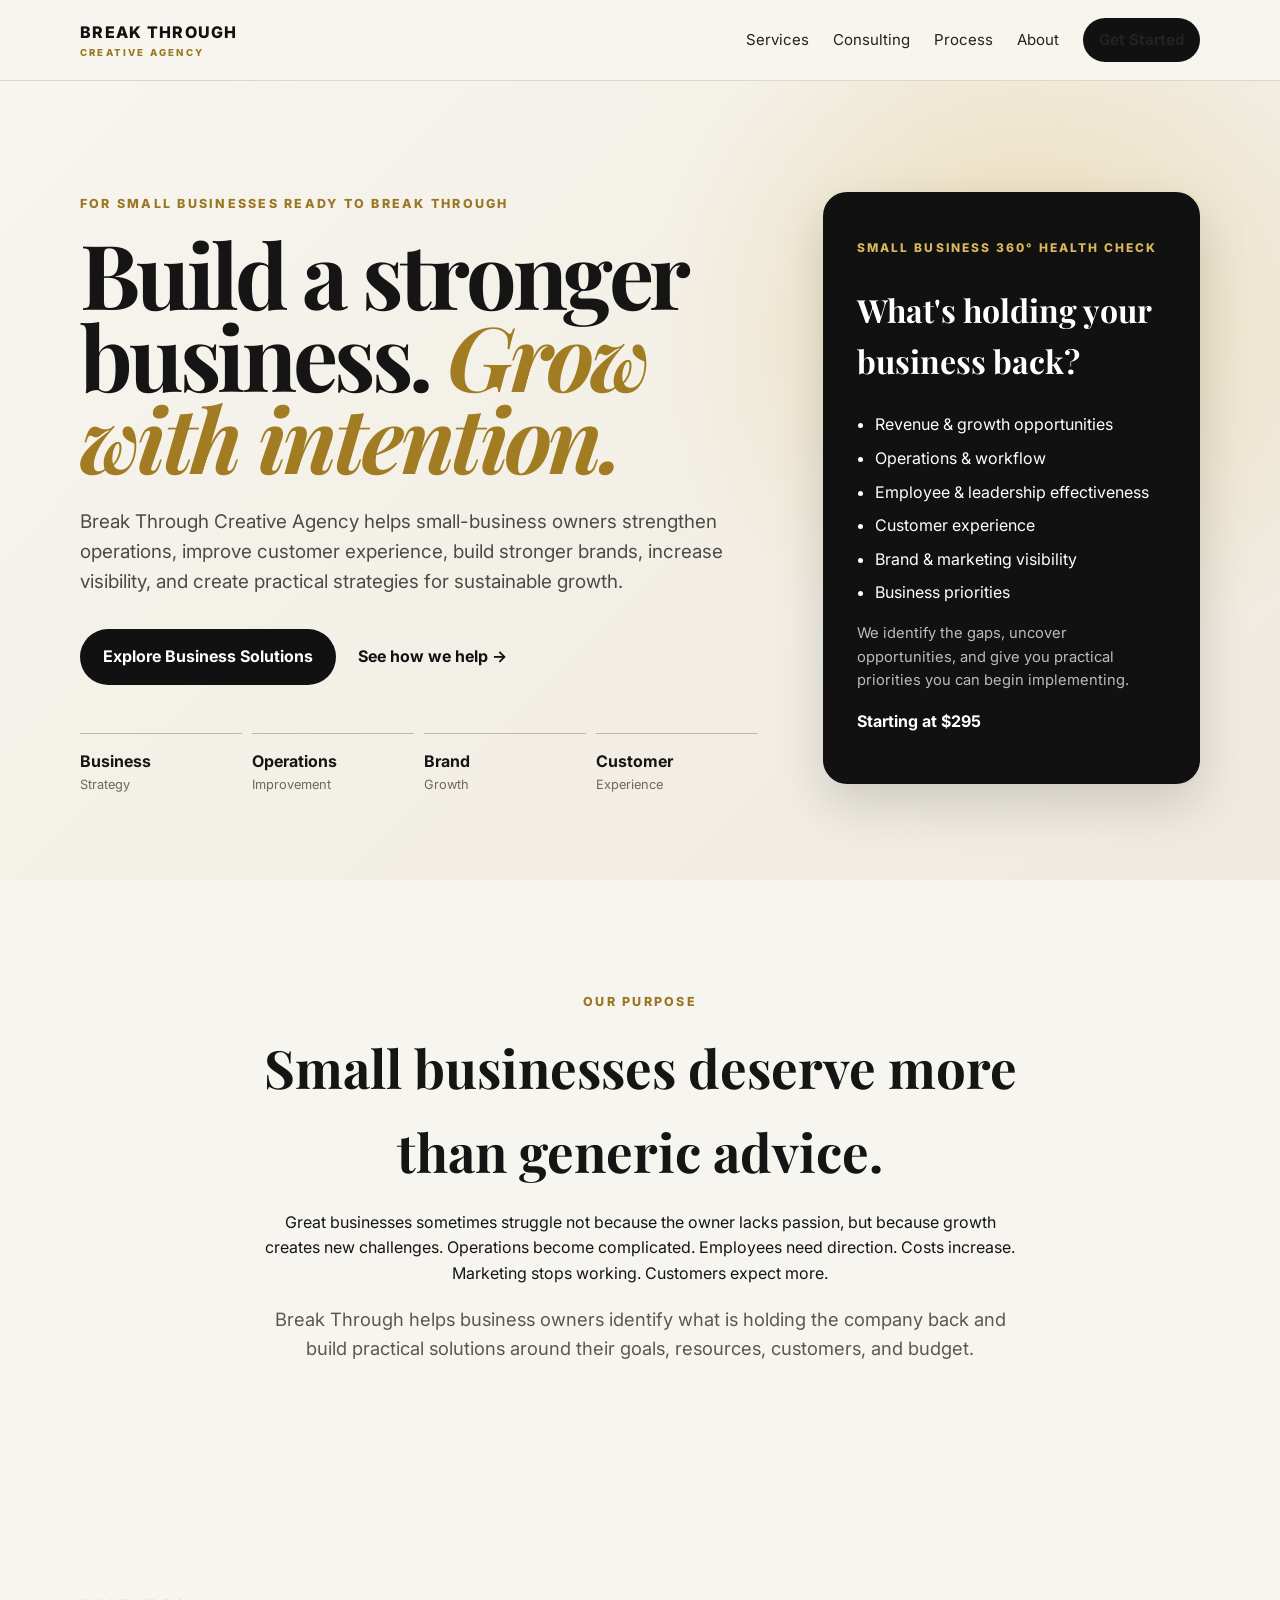
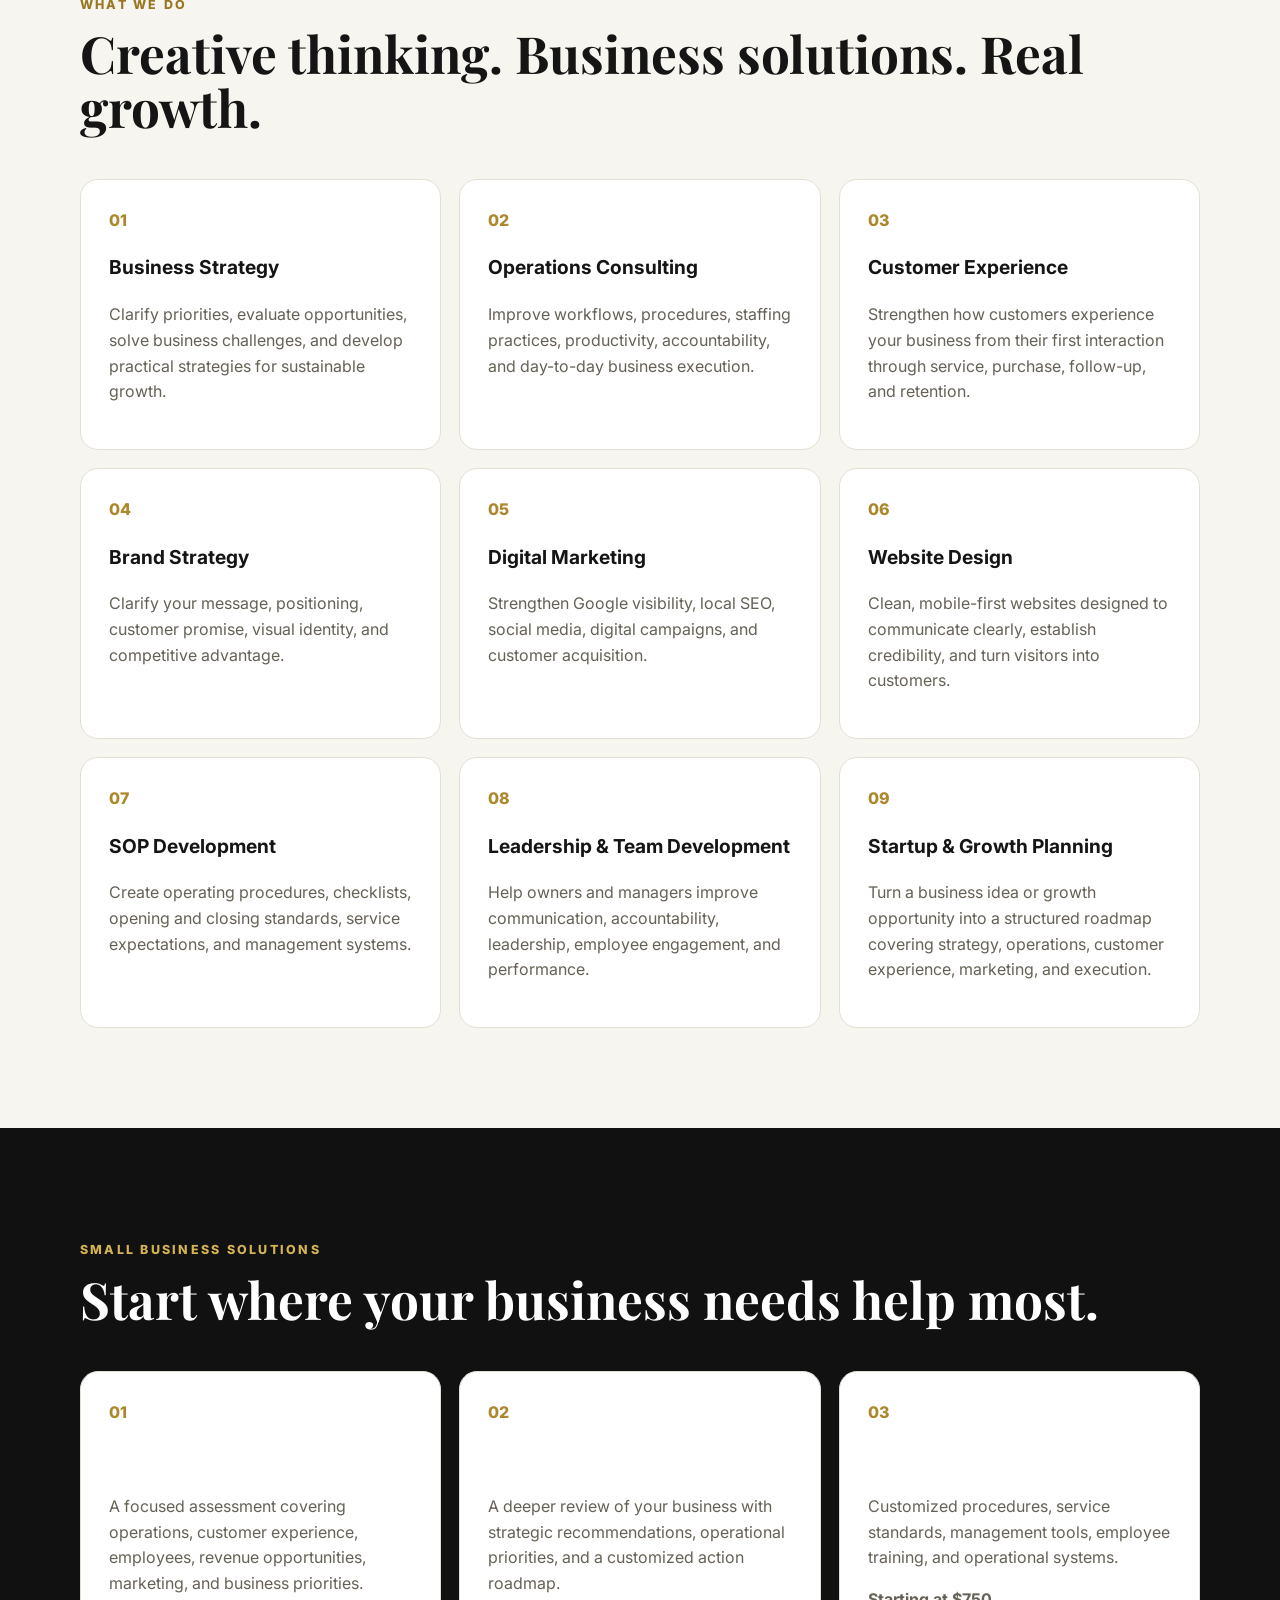
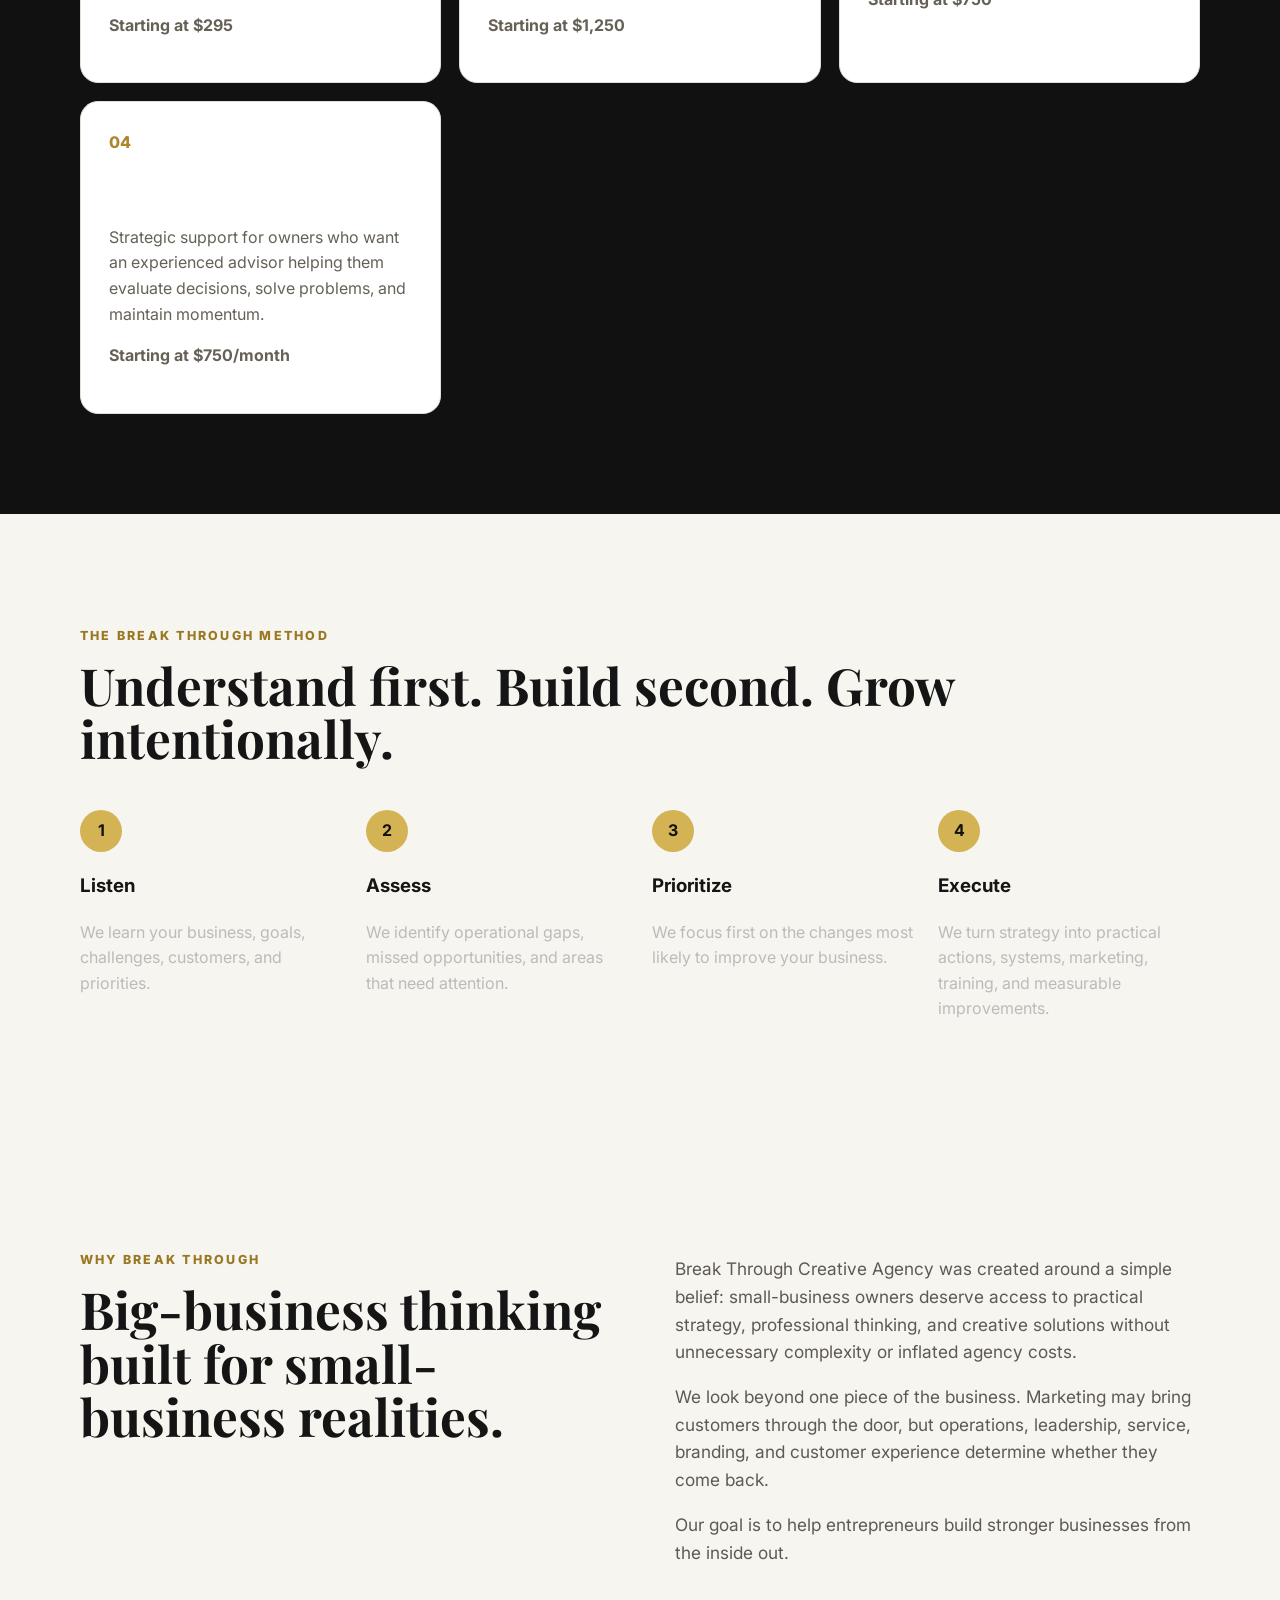
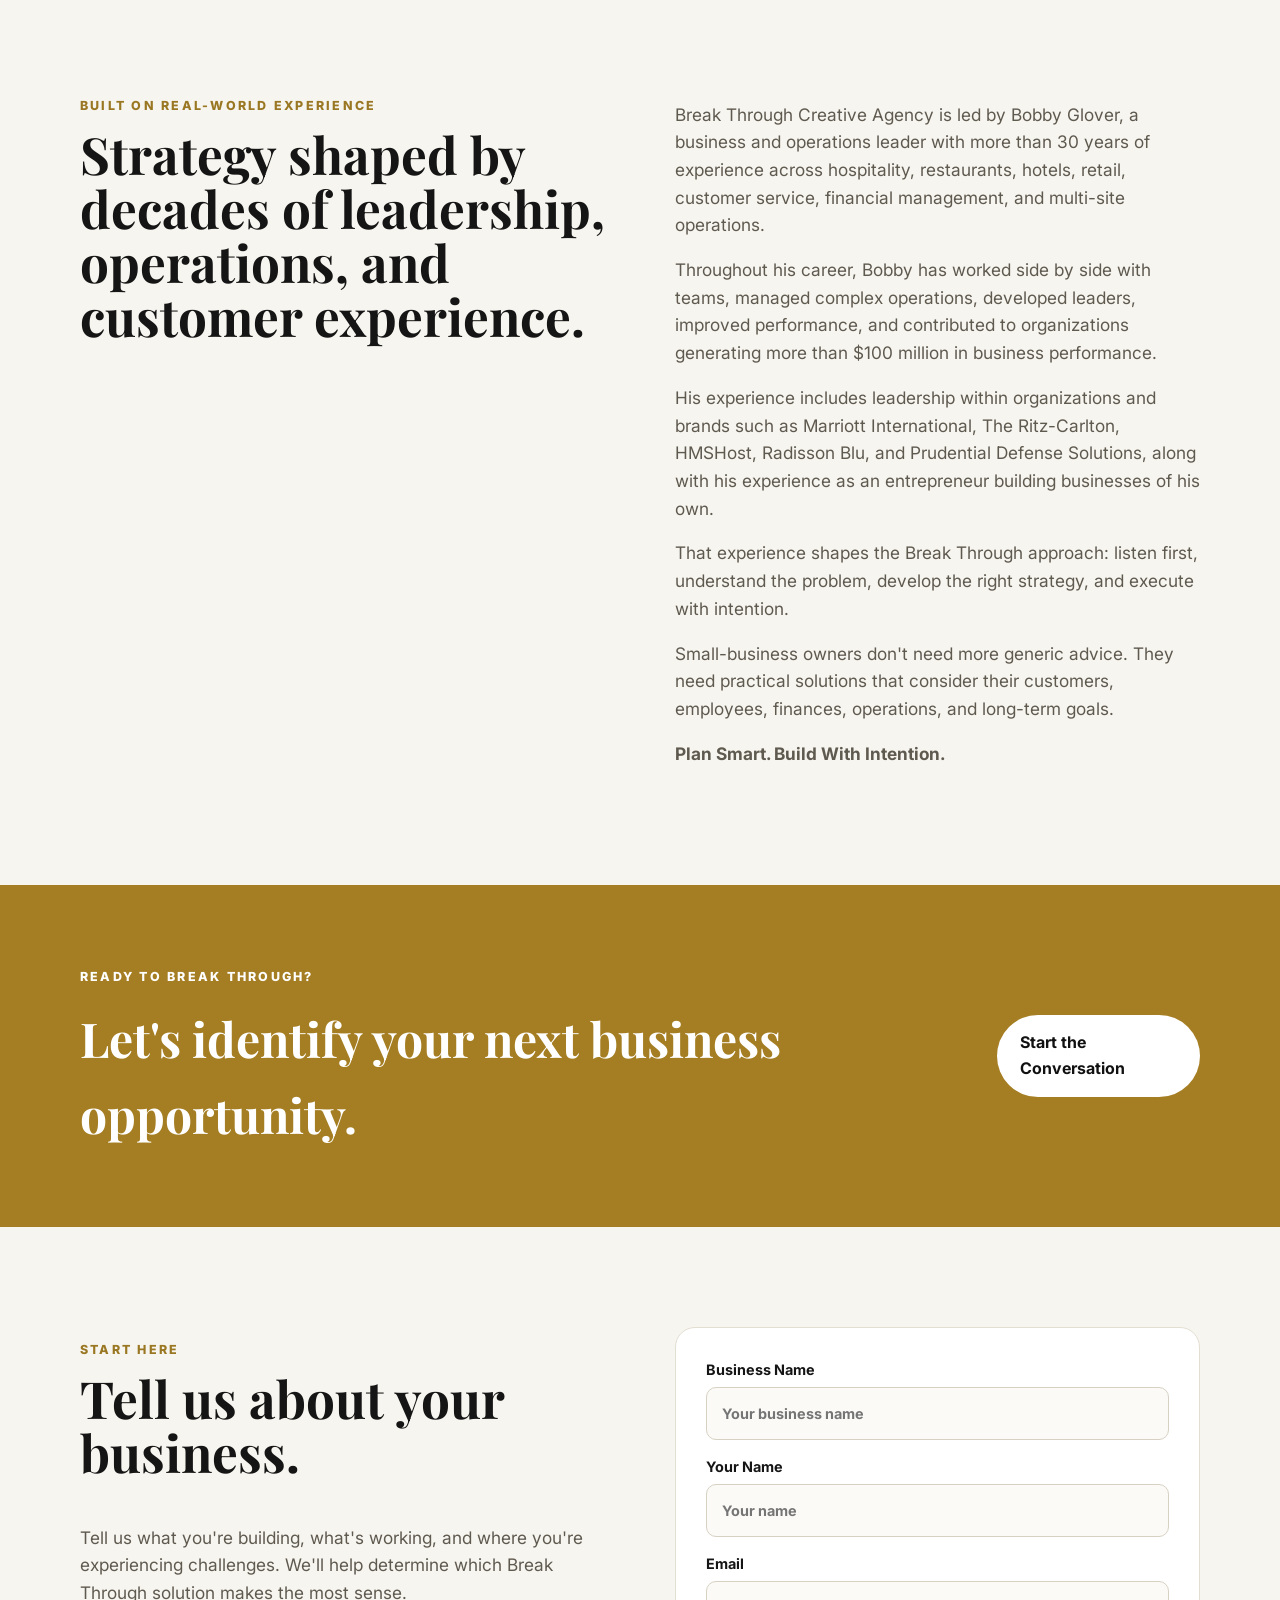
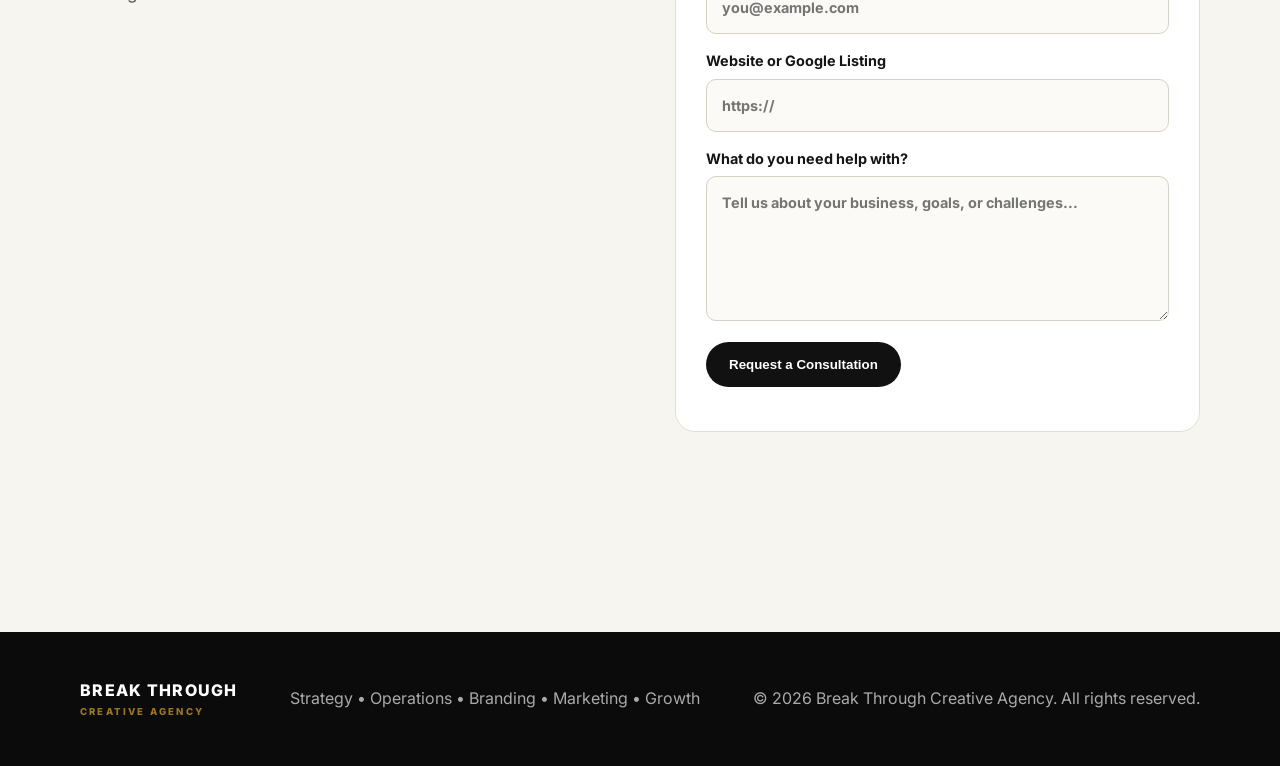
==== commit 7a06ef9e: "Add founder experience section to index.html Added a new section highlighting the founder's experien" ====
--- a/index.html
+++ b/index.html
@@ -555,11 +555,59 @@
 
       </div>
 
-    </section>
-
-
-
-    <!-- CTA -->
+   <!-- FOUNDER EXPERIENCE -->
+
+<section class="section">
+  <div class="container split">
+
+    <div>
+      <p class="eyebrow">BUILT ON REAL-WORLD EXPERIENCE</p>
+
+      <h2 class="section-title">
+        Strategy shaped by decades of leadership, operations, and customer experience.
+      </h2>
+    </div>
+
+    <div class="body-copy">
+
+      <p>
+        Break Through Creative Agency is led by Bobby Glover, a business
+        and operations leader with more than 30 years of experience across
+        hospitality, restaurants, hotels, retail, customer service,
+        financial management, and multi-site operations.
+      </p>
+
+      <p>
+        Throughout his career, Bobby has worked side by side with teams,
+        managed complex operations, developed leaders, improved performance,
+        and contributed to organizations generating more than $100 million
+        in business performance.
+      </p>
+
+      <p>
+        His experience includes leadership within organizations and brands
+        such as Marriott International, The Ritz-Carlton, HMSHost,
+        Radisson Blu, and Prudential Defense Solutions, along with his
+        experience as an entrepreneur building businesses of his own.
+      </p>
+
+      <p>
+        That experience shapes the Break Through approach:
+        listen first, understand the problem, develop the right strategy,
+        and execute with intention.
+      </p>
+
+      <p>
+        Small-business owners don't need more generic advice. They need
+        practical solutions that consider their customers, employees,
+        finances, operations, and long-term goals.
+      </p>
+
+      <p><strong>Plan Smart. Build With Intention.</strong></p>
+
+</div>
+</div>
+</section>
 
     <section class="cta">
 
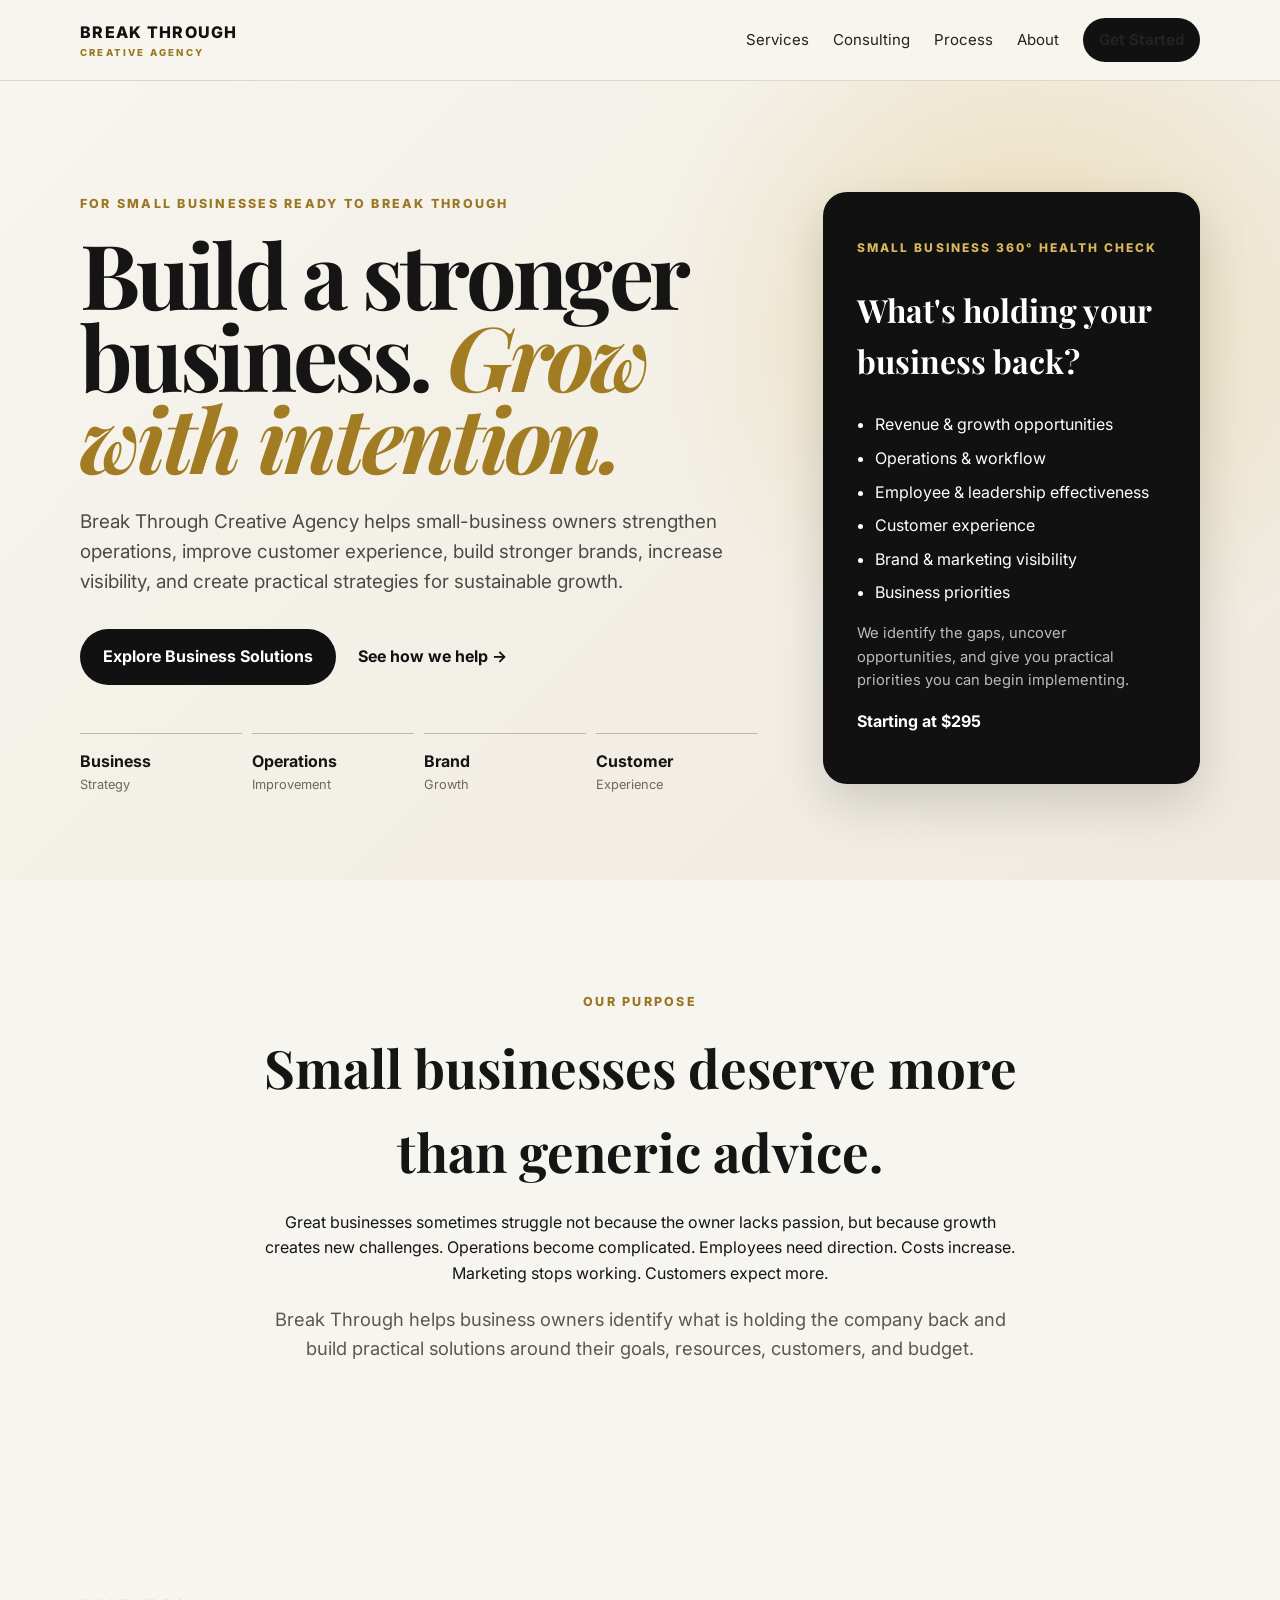
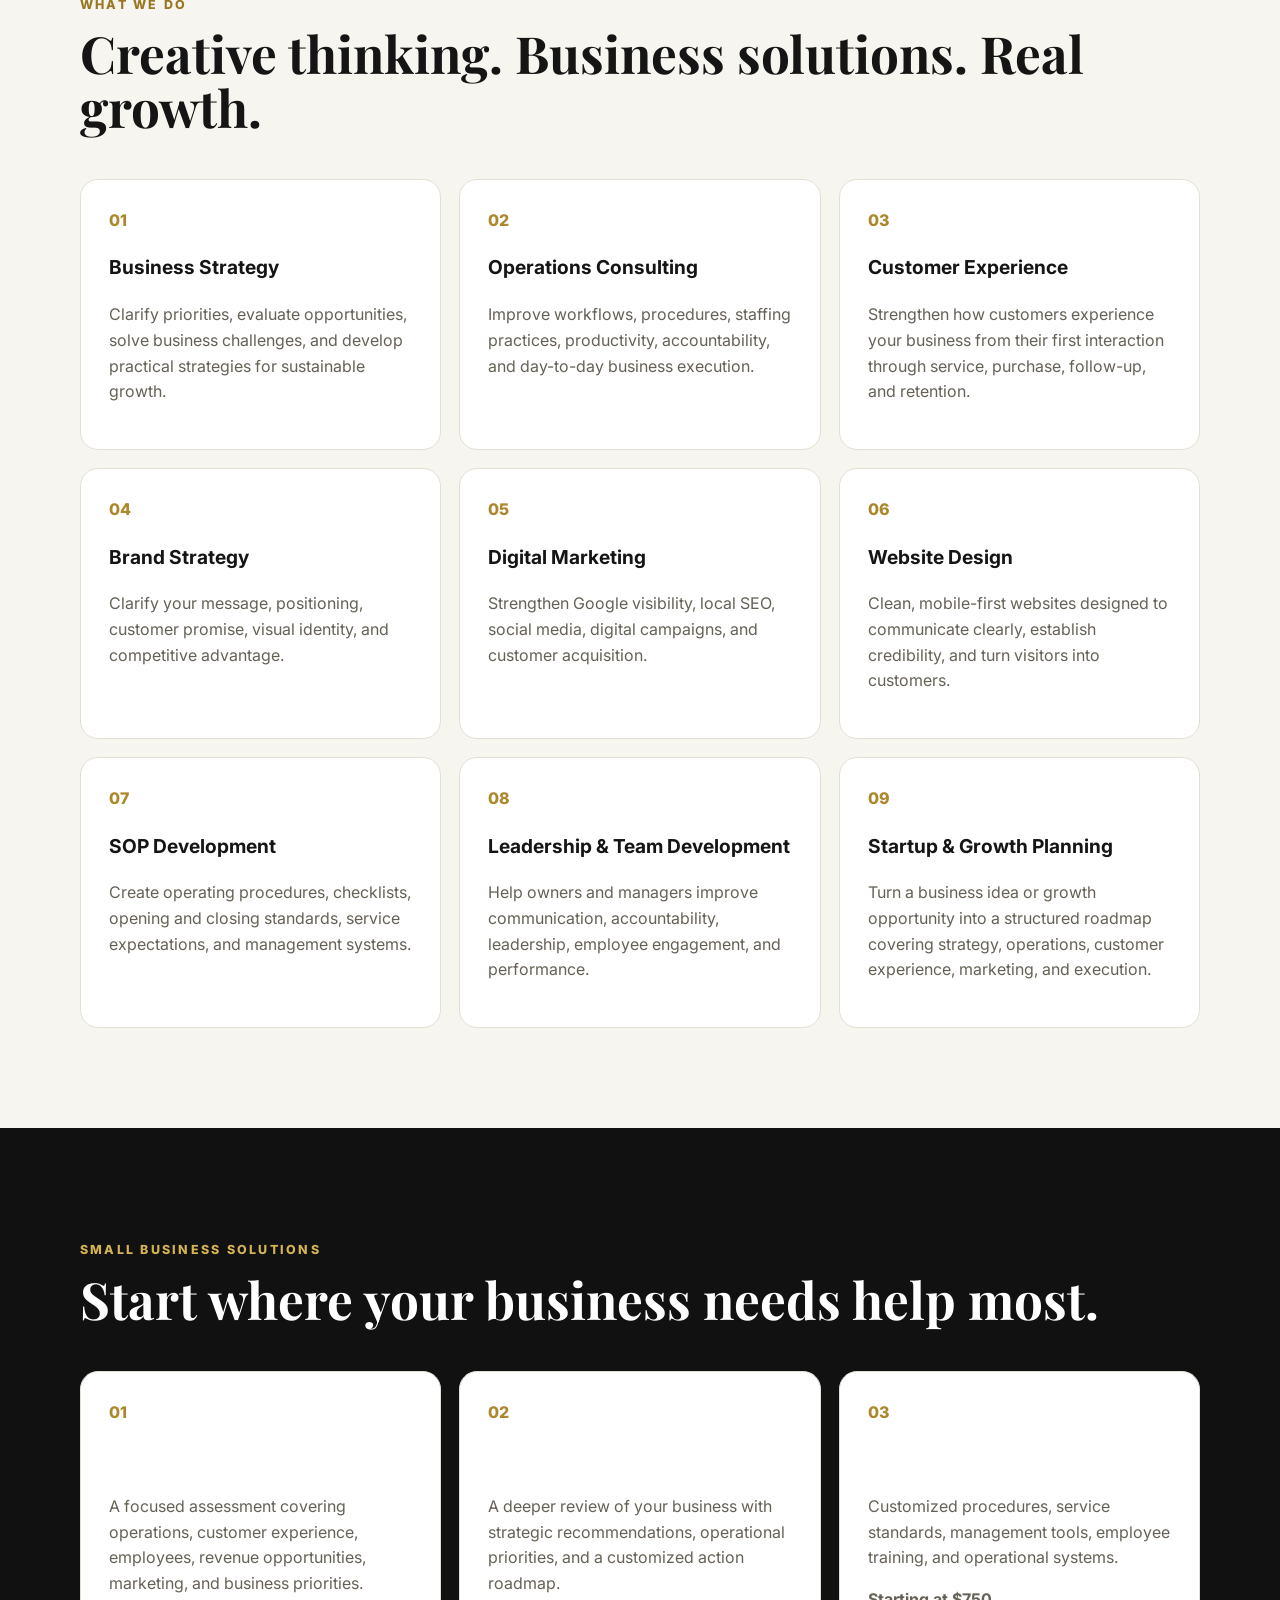
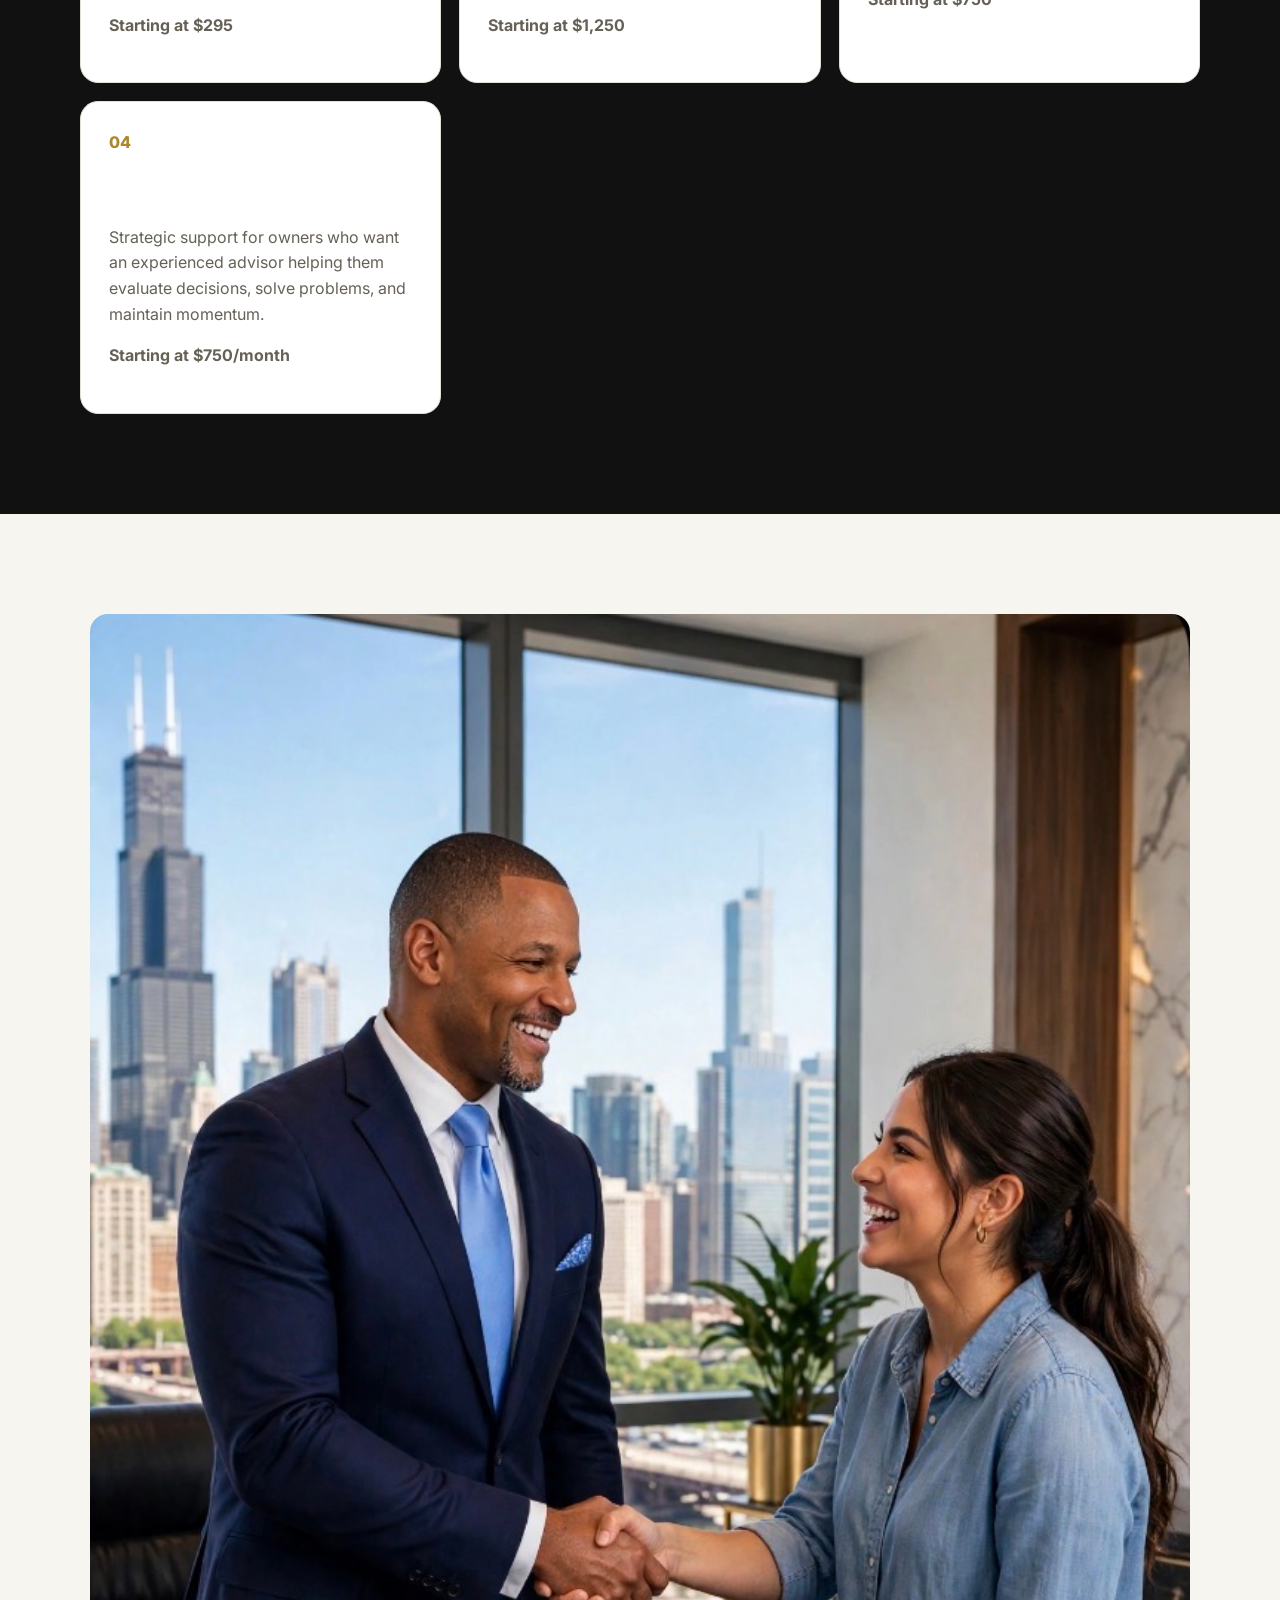
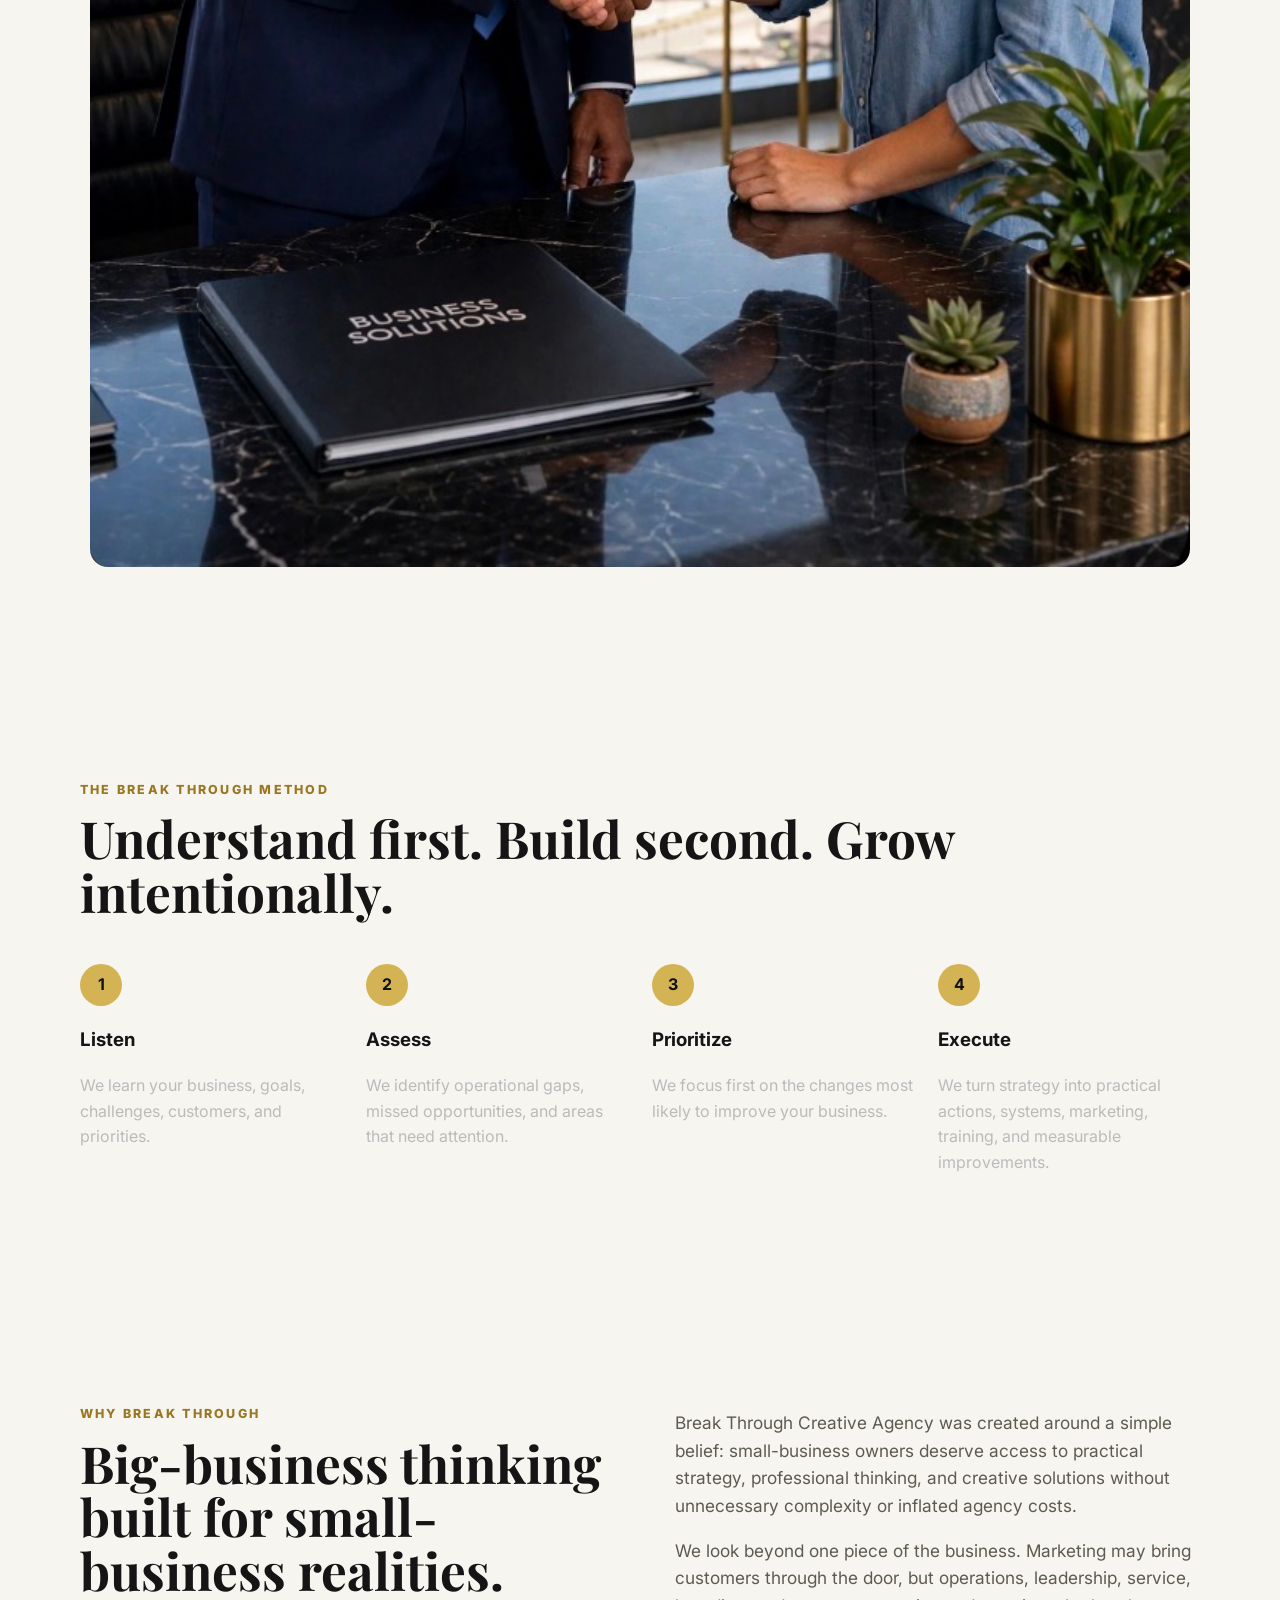
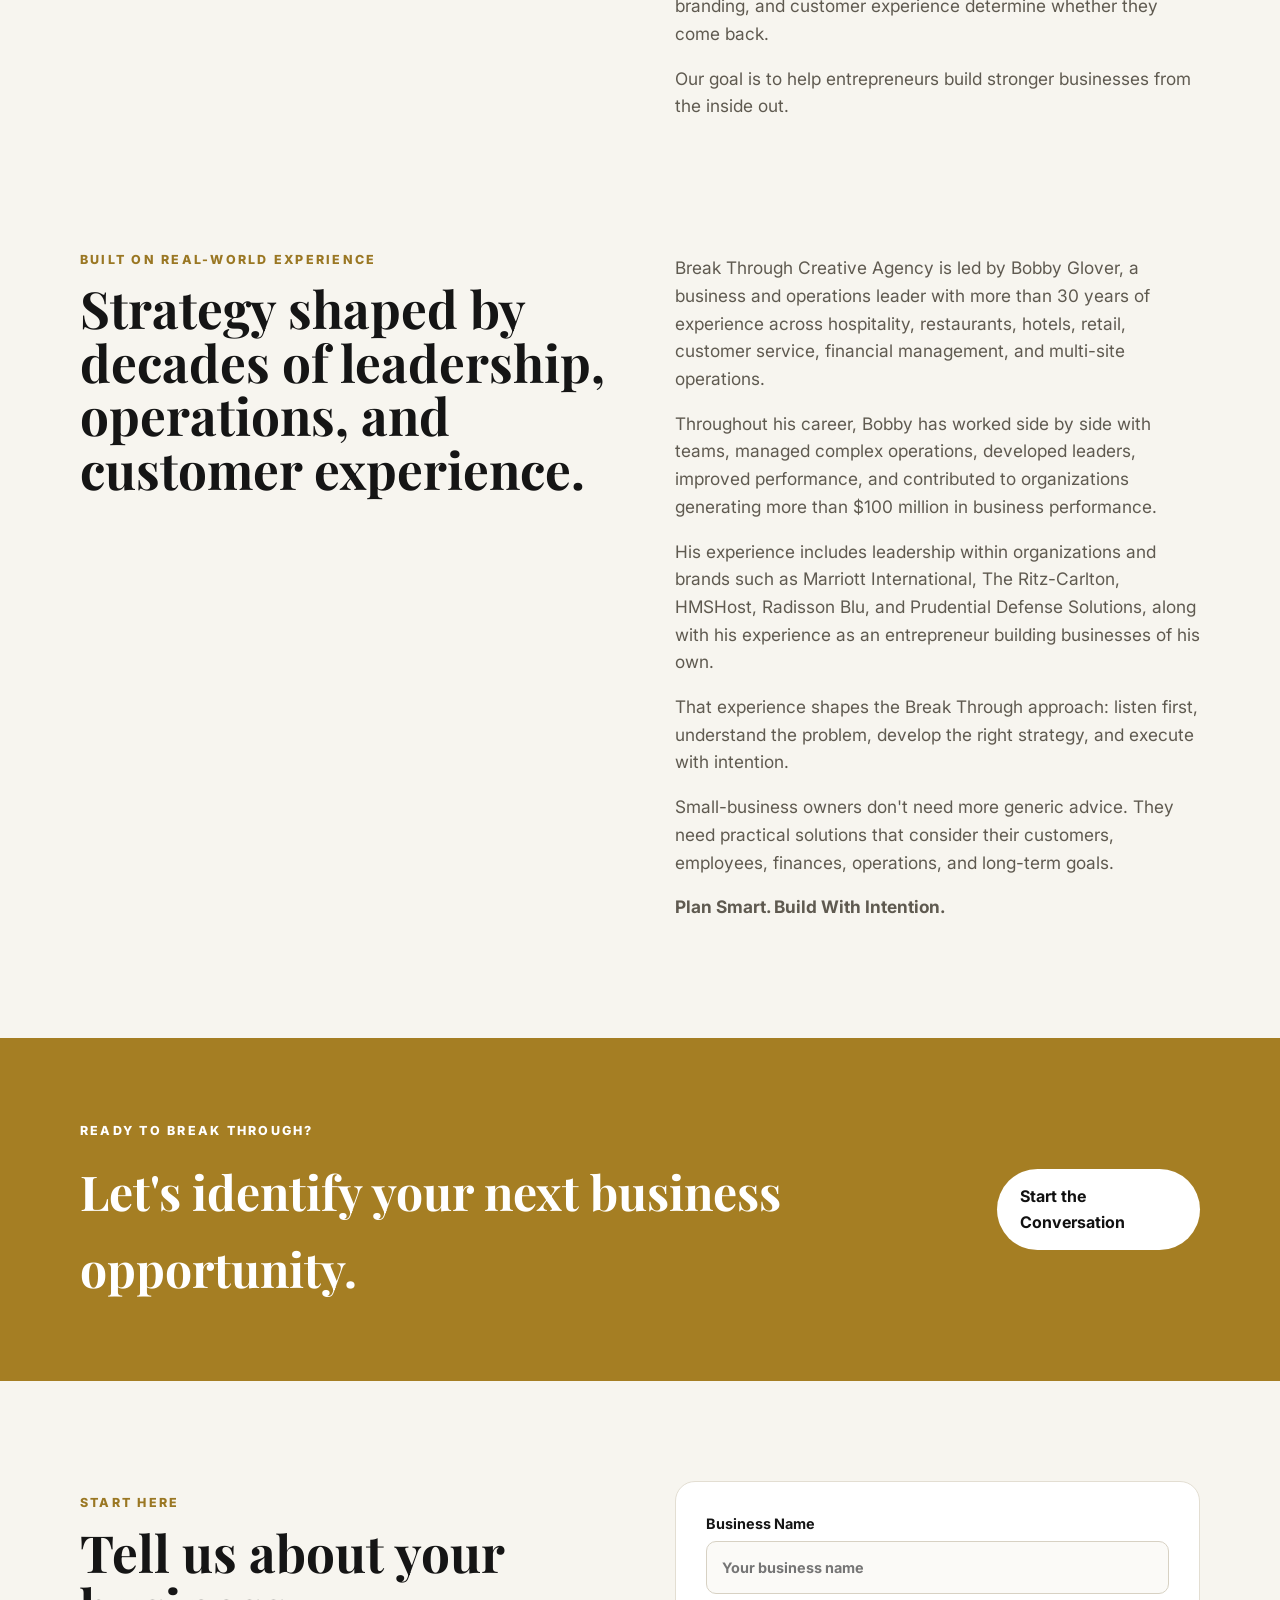
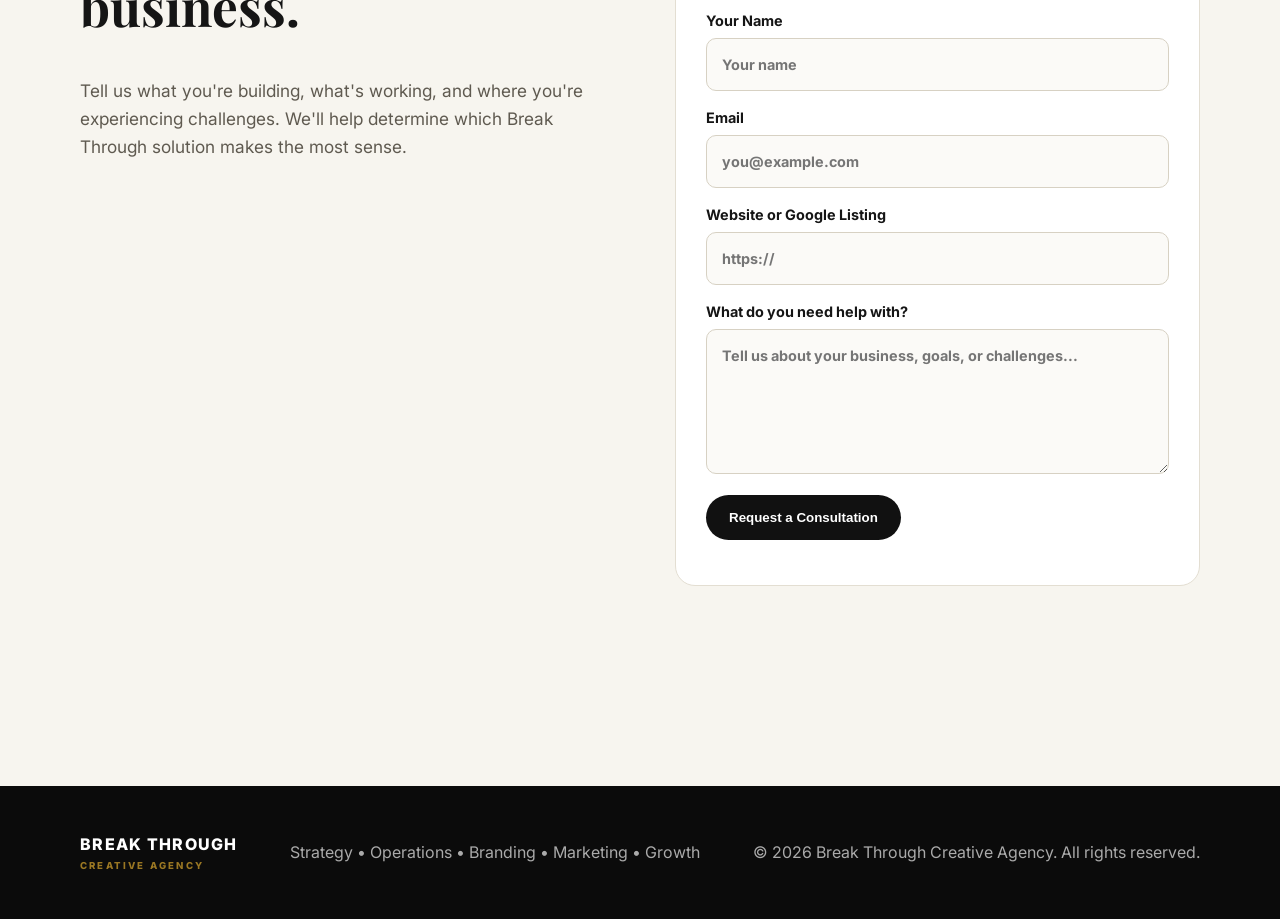
==== commit 5b9b840b: "Add business consulting image Added a section for business consulting with an image." ====
--- a/index.html
+++ b/index.html
@@ -429,7 +429,16 @@
       </div>
 
     </section>
-
+<!-- BUSINESS CONSULTING IMAGE -->
+<section class="section">
+  <div class="container">
+    <img
+      src="IMG_9763.jpeg"
+      alt="Break Through Creative Agency small business consulting"
+      style="width:100%; max-width:1100px; display:block; margin:0 auto; border-radius:18px;"
+    />
+  </div>
+</section>
 
 
     <!-- PROCESS -->
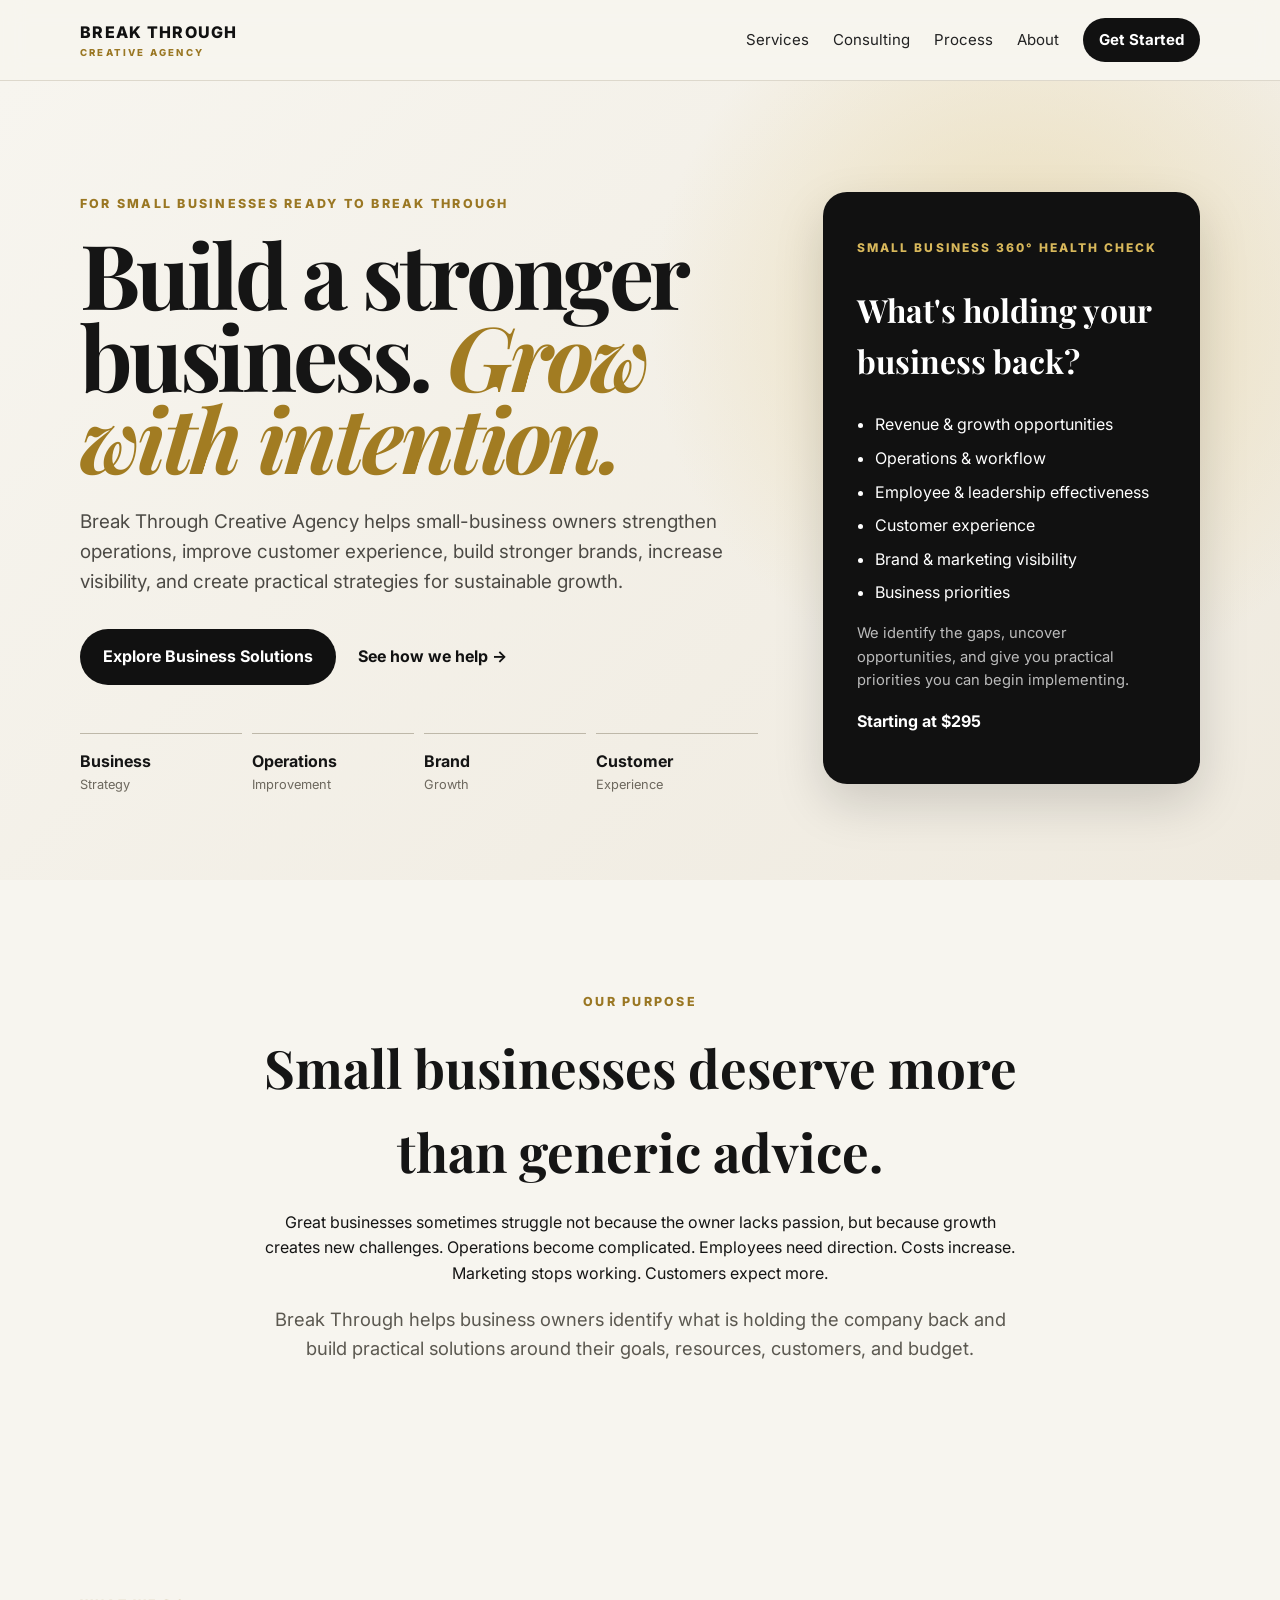
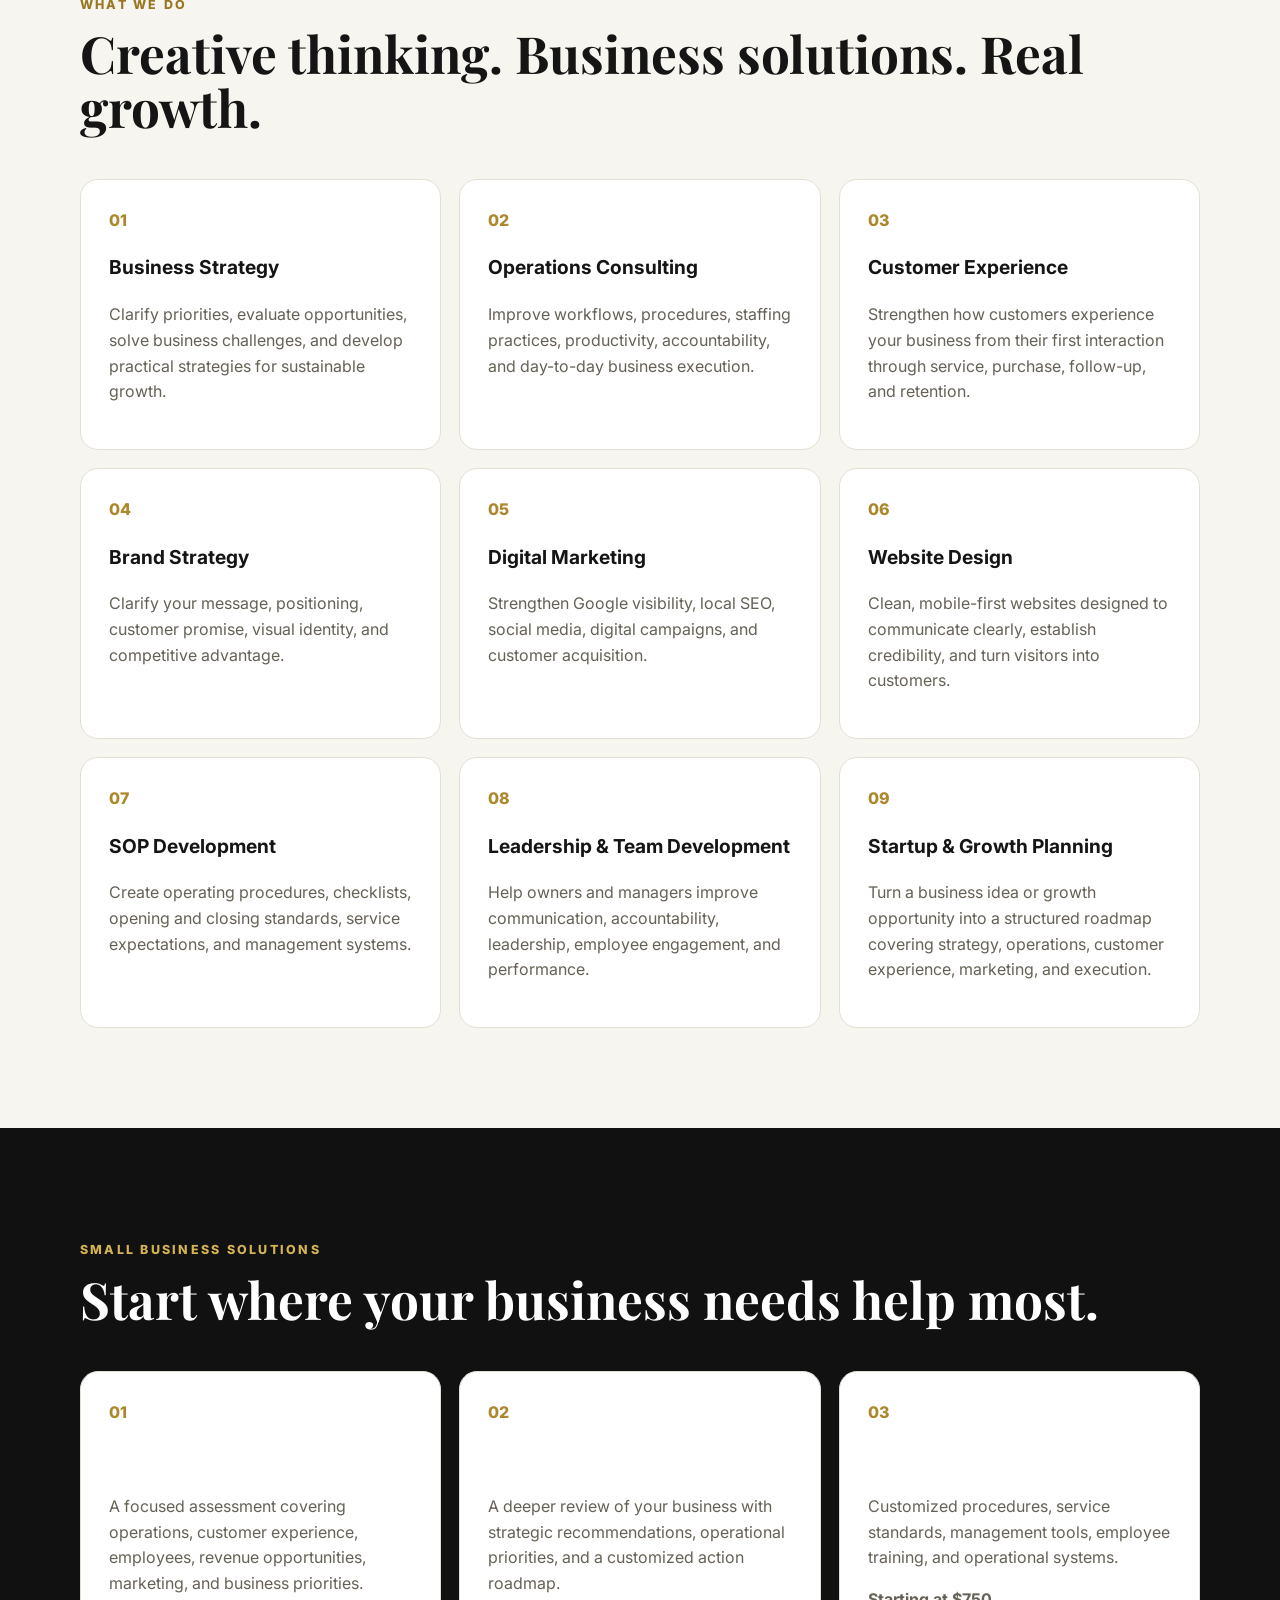
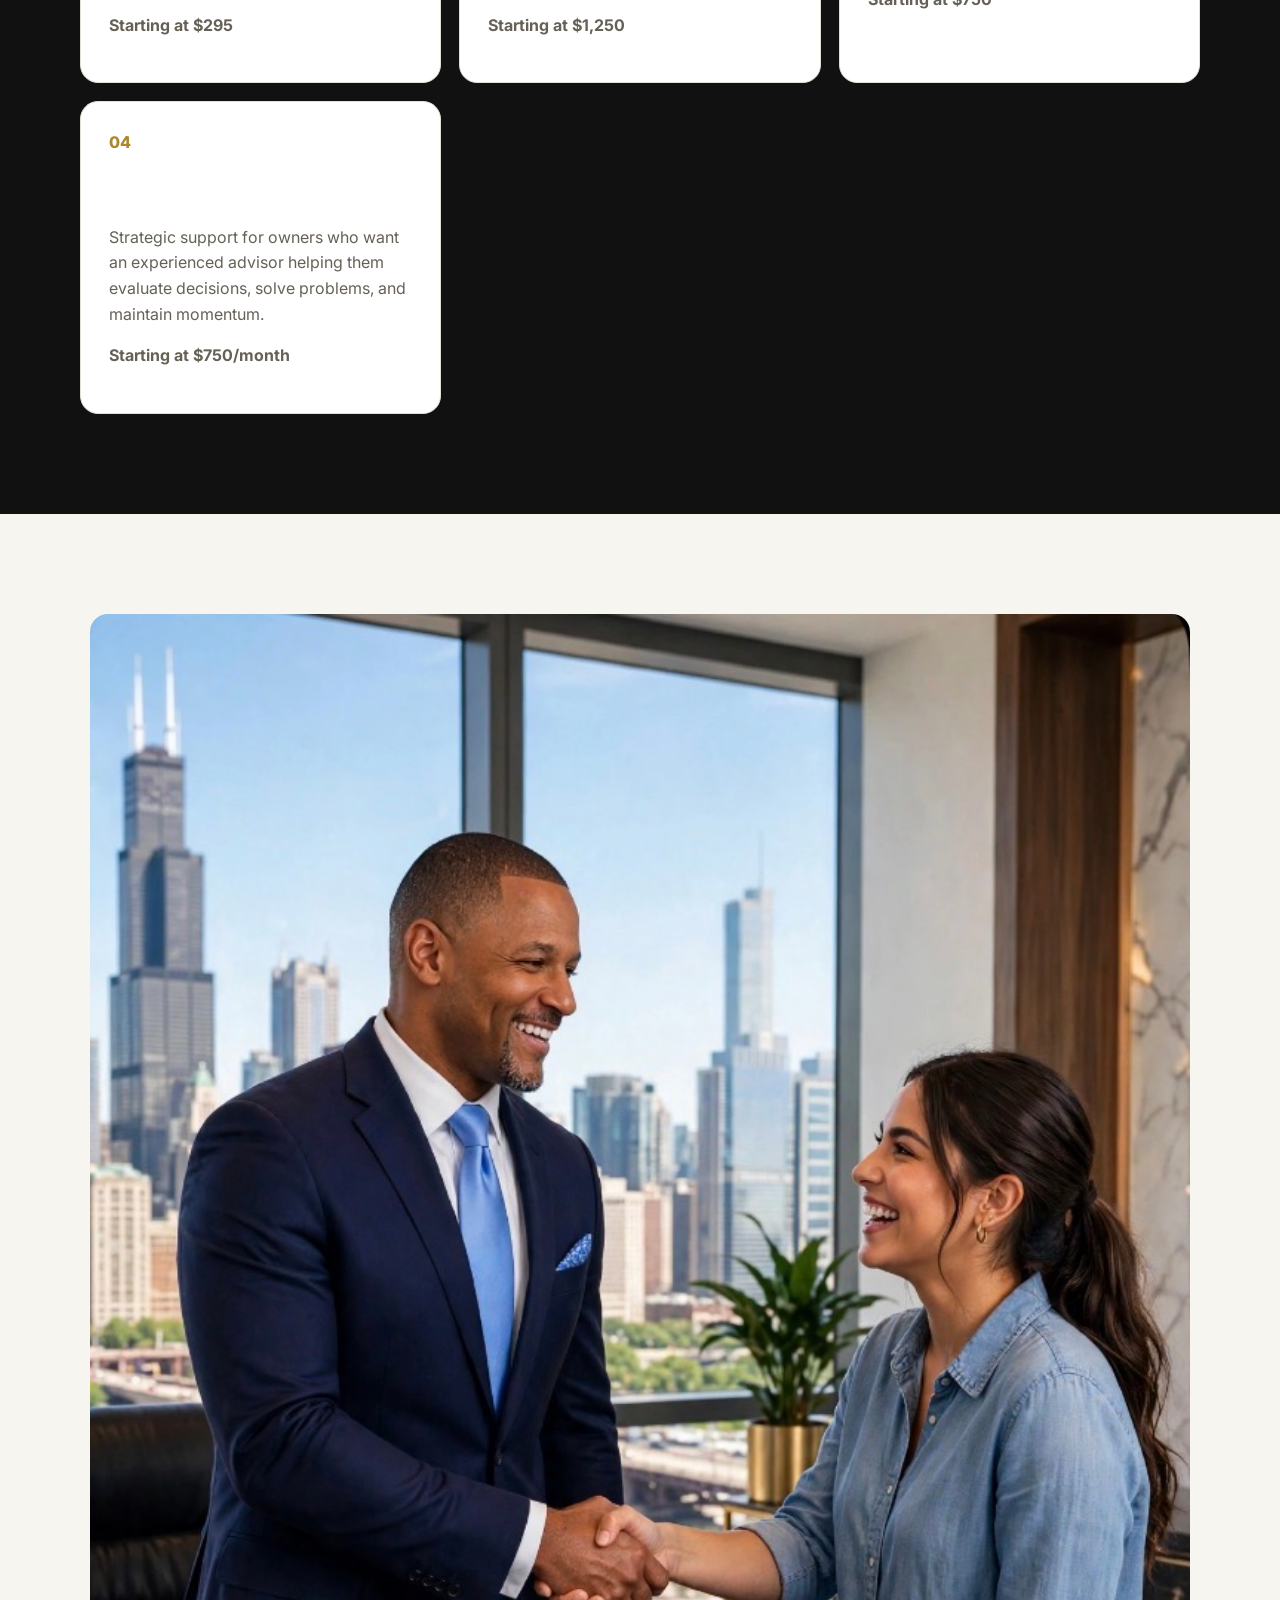
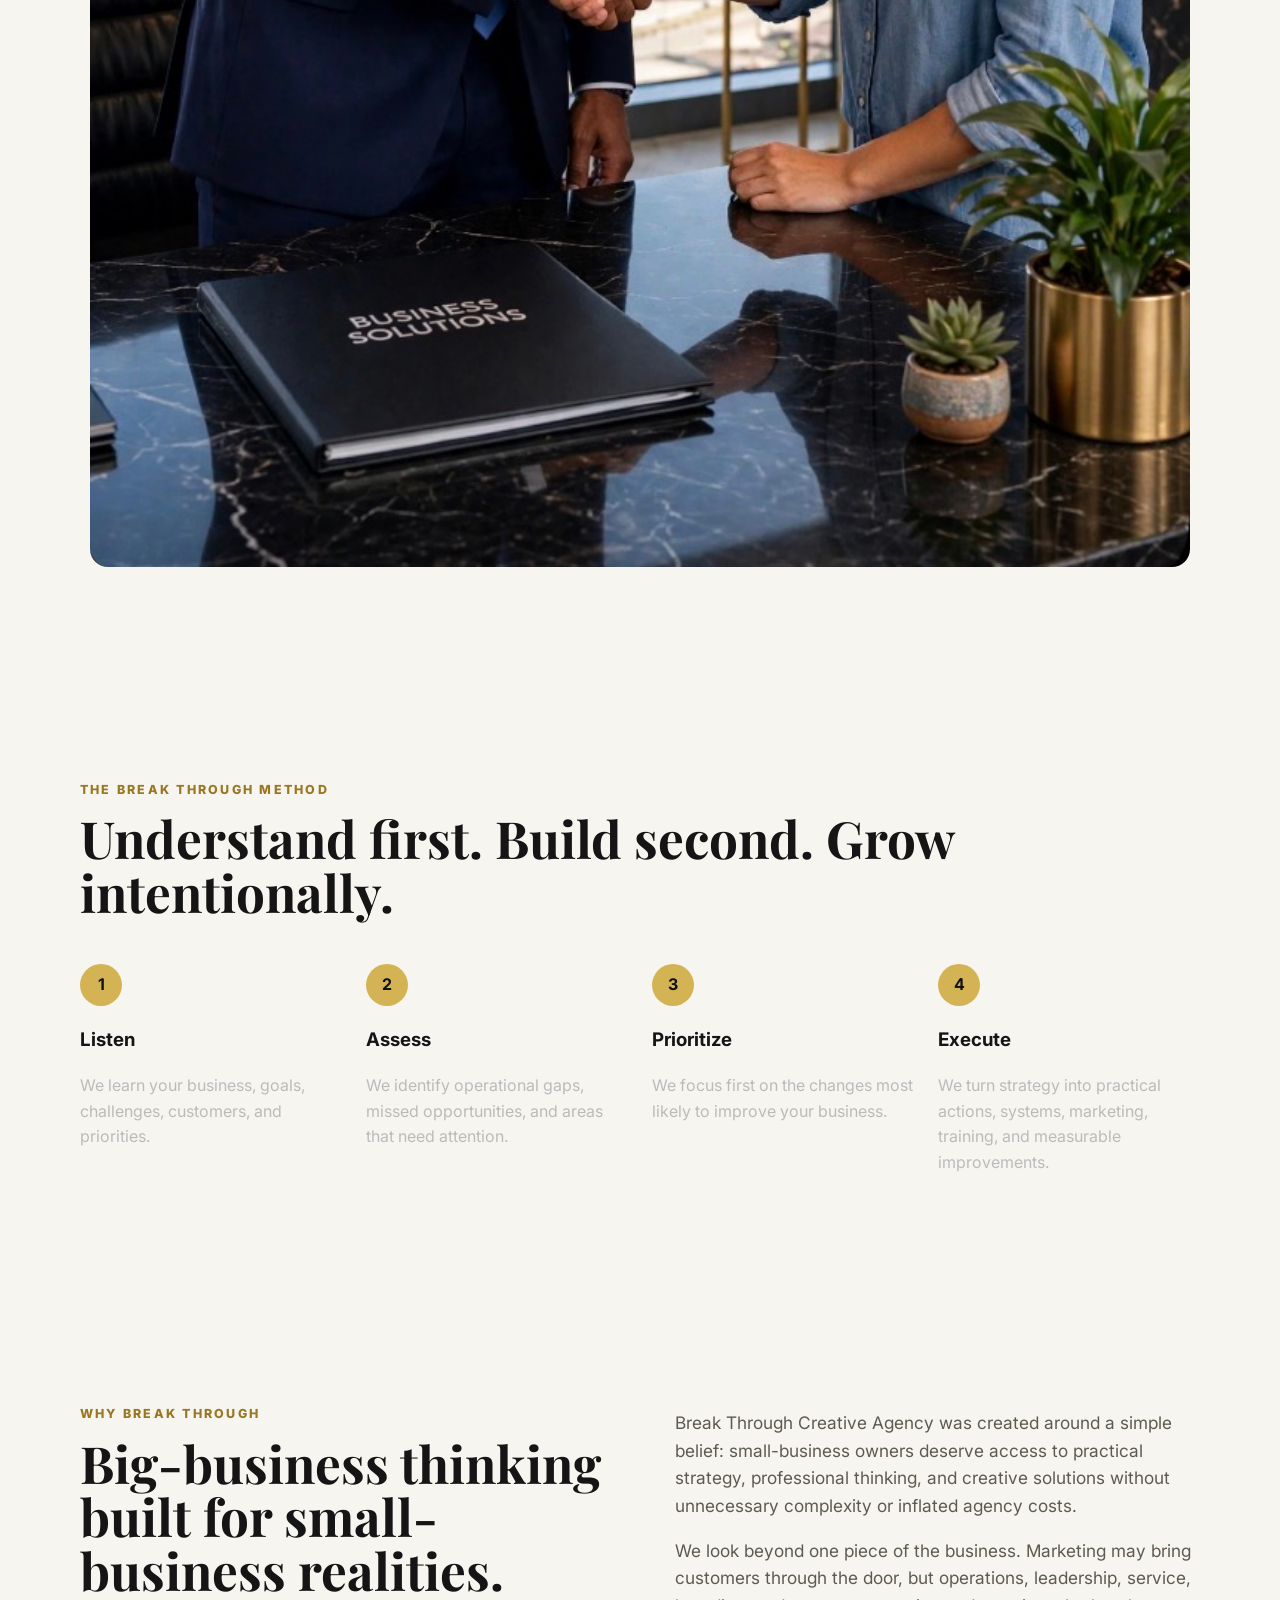
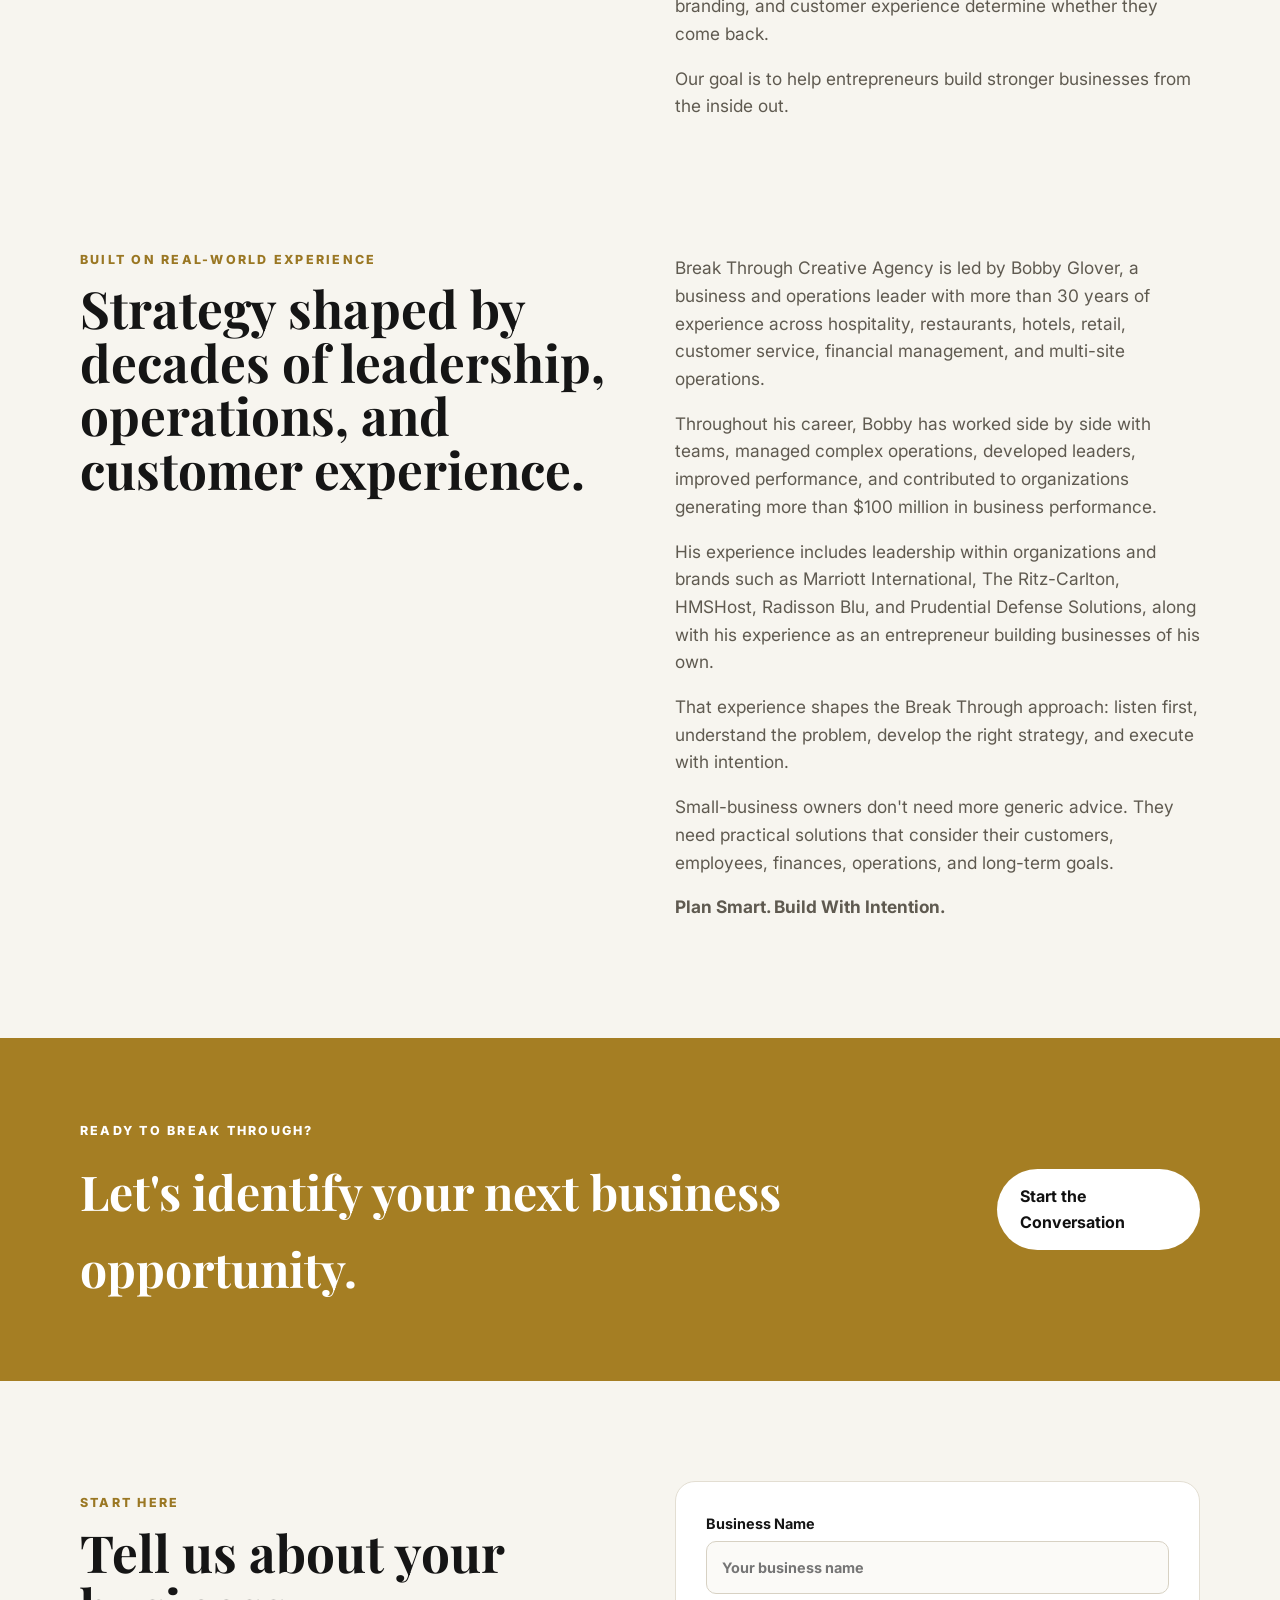
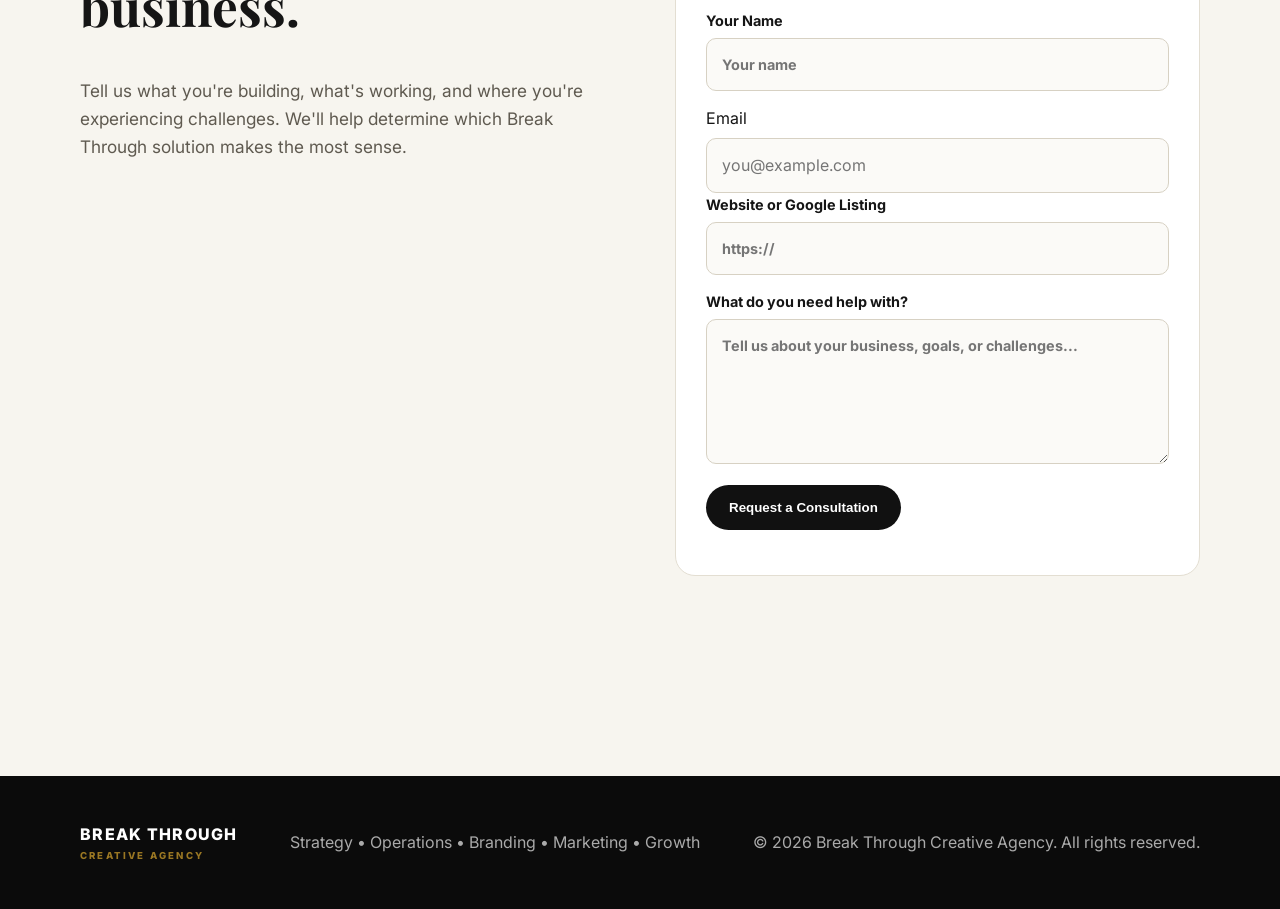
==== commit 4f683dc2: "Connect consultation form to Formspree Updated form to submit to Formspree and fixed label tags." ====
--- a/index.html
+++ b/index.html
@@ -670,18 +670,17 @@
 
 
         <form
-          onsubmit="
-            event.preventDefault();
-            document.getElementById('form-msg').textContent=
-            'Thanks — your request is ready to connect to your email or CRM.';
-          "
-        >
+  action="https://formspree.io/f/xbgjyode"
+  method="POST"
+>
 
           <label>
             Business Name
+        
             <input
               required
               type="text"
+        name="business_name"
               placeholder="Your business name"
             />
           </label>
@@ -692,16 +691,18 @@
             <input
               required
               type="text"
+              name="name"
               placeholder="Your name"
             />
-          </label>
-
+          </label
 
           <label>
-            Email
+Email
+          
             <input
               required
               type="email"
+              name="email"
               placeholder="you@example.com"
             />
           </label>
@@ -711,6 +712,7 @@
             Website or Google Listing
             <input
               type="url"
+              name="website"
               placeholder="https://"
             />
           </label>
@@ -721,6 +723,7 @@
 
             <textarea
               rows="5"
+              name="message"
               placeholder="Tell us about your business, goals, or challenges..."
             ></textarea>
 
--- a/styles.css
+++ b/styles.css
@@ -1 +1,24 @@
-*{box-sizing:border-box}html{scroll-behavior:smooth}body{margin:0;font-family:Inter,Arial,sans-serif;color:#151515;background:#f7f5ef;line-height:1.6}.container{width:min(1120px,90%);margin:auto}.narrow{width:min(760px,90%)}.nav{position:sticky;top:0;z-index:20;background:rgba(247,245,239,.94);backdrop-filter:blur(12px);border-bottom:1px solid #ddd8cc}.nav-inner{display:flex;justify-content:space-between;align-items:center;padding:18px 0}.brand{font-weight:800;letter-spacing:.08em;text-decoration:none;color:#111}.brand span{display:block;font-size:.6rem;letter-spacing:.23em;color:#9a7723}.nav nav{display:flex;align-items:center;gap:24px}.nav nav a{color:#222;text-decoration:none;font-size:.94rem}.btn{display:inline-block;background:#111;color:white;padding:15px 23px;border-radius:999px;text-decoration:none;border:0;font-weight:700;cursor:pointer}.btn-small{padding:10px 16px!important}.hero{padding:100px 0 85px;background:radial-gradient(circle at 80% 30%,#eadcb6 0,transparent 32%),linear-gradient(135deg,#f7f5ef,#efeadf)}.hero-grid{display:grid;grid-template-columns:1.35fr .75fr;gap:65px;align-items:center}.eyebrow{font-size:.78rem;font-weight:800;letter-spacing:.18em;color:#9a7723}.hero h1,.section-title,.statement h2,.cta h2{font-family:"Playfair Display",Georgia,serif}.hero h1{font-size:clamp(3.6rem,7vw,6.8rem);line-height:.92;margin:18px 0 28px;letter-spacing:-.04em}.hero h1 em{color:#a27c22}.lead{font-size:1.18rem;max-width:720px;color:#4c4a45}.hero-actions{display:flex;gap:22px;align-items:center;margin:32px 0}.text-link{color:#111;font-weight:700;text-decoration:none}.proof{display:grid;grid-template-columns:repeat(4,1fr);gap:10px;margin-top:48px}.proof div{border-top:1px solid #beb8a9;padding-top:15px}.proof strong,.proof span{display:block}.proof span{font-size:.8rem;color:#6d685e}.audit-card{background:#111;color:#fff;padding:34px;border-radius:24px;box-shadow:0 20px 50px rgba(0,0,0,.15)}.audit-card h2{font-family:"Playfair Display";font-size:2rem}.card-label{color:#d8b85b;font-size:.75rem;letter-spacing:.17em;font-weight:800}.audit-card ul{padding-left:18px}.audit-card li{margin:8px 0}.audit-note{color:#bbb;font-size:.92rem}.statement{padding:100px 0;text-align:center}.statement h2{font-size:3.3rem;margin:12px 0}.statement p:last-child{font-size:1.15rem;color:#5b5850}.section{padding:100px 0}.section-title{font-size:3.2rem;line-height:1.05;margin:10px 0 44px}.cards{display:grid;grid-template-columns:repeat(3,1fr);gap:18px}.service-card{background:#fff;border:1px solid #e4dfd3;padding:28px;border-radius:18px}.service-card span{color:#ad872c;font-weight:800}.service-card h3{font-size:1.2rem}.service-card p{color:#666156}.dark{background:#111;color:#fff}.gold{color:#d4b354}.steps{display:grid;grid-template-columns:repeat(4,1fr);gap:24px}.steps b{display:inline-grid;place-items:center;width:42px;height:42px;border-radius:50%;background:#d4b354;color:#111}.steps p{color:#bbb}.split{display:grid;grid-template-columns:1fr 1fr;gap:70px;align-items:start}.body-copy,.contact-copy{font-size:1.08rem;color:#5f5a50}.cta{background:#a57e23;color:white;padding:70px 0}.cta-inner{display:flex;justify-content:space-between;align-items:center;gap:30px}.cta h2{font-size:3rem;margin:4px 0}.cta .eyebrow{color:#fff}.light{background:#fff;color:#111}.contact form{background:#fff;padding:30px;border-radius:20px;border:1px solid #e3ded2}.contact label{display:block;font-weight:700;font-size:.9rem;margin-bottom:15px}.contact input,.contact textarea{width:100%;margin-top:6px;padding:14px 15px;border:1px solid #d7d1c3;border-radius:10px;font:inherit;background:#fbfaf7}.form-msg{font-size:.9rem;color:#78601e}footer{background:#0b0b0b;color:#aaa;padding:38px 0}.footer-inner{display:flex;justify-content:space-between;gap:20px;align-items:center}.footer-inner .brand{color:#fff}@media(max-width:850px){.nav nav a:not(.btn){display:none}.hero-grid,.split{grid-template-columns:1fr}.cards{grid-template-columns:1fr 1fr}.steps{grid-template-columns:1fr 1fr}.proof{grid-template-columns:1fr 1fr}.cta-inner,.footer-inner{display:block}.cta .btn{margin-top:20px}}@media(max-width:560px){.hero{padding-top:70px}.hero h1{font-size:3.7rem}.cards,.steps{grid-template-columns:1fr}.section,.statement{padding:70px 0}.section-title,.statement h2,.cta h2{font-size:2.5rem}.hero-actions{align-items:flex-start;flex-direction:column}}+*{box-sizing:border-box}html{scroll-behavior:smooth}body{margin:0;font-family:Inter,Arial,sans-serif;color:#151515;background:#f7f5ef;line-height:1.6}.container{width:min(1120px,90%);margin:auto}.narrow{width:min(760px,90%)}.nav{position:sticky;top:0;z-index:20;background:rgba(247,245,239,.94);backdrop-filter:blur(12px);border-bottom:1px solid #ddd8cc}.nav-inner{display:flex;justify-content:space-between;align-items:center;padding:18px 0}.brand{font-weight:800;letter-spacing:.08em;text-decoration:none;color:#111}.brand span{display:block;font-size:.6rem;letter-spacing:.23em;color:#9a7723}.nav nav{display:flex;align-items:center;gap:24px}.nav nav a{color:#222;text-decoration:none;font-size:.94rem}.btn{display:inline-block;background:#111;color:white;padding:15px 23px;border-radius:999px;text-decoration:none;border:0;font-weight:700;cursor:pointer}.btn-small{padding:10px 16px!important}.hero{padding:100px 0 85px;background:radial-gradient(circle at 80% 30%,#eadcb6 0,transparent 32%),linear-gradient(135deg,#f7f5ef,#efeadf)}.hero-grid{display:grid;grid-template-columns:1.35fr .75fr;gap:65px;align-items:center}.eyebrow{font-size:.78rem;font-weight:800;letter-spacing:.18em;color:#9a7723}.hero h1,.section-title,.statement h2,.cta h2{font-family:"Playfair Display",Georgia,serif}.hero h1{font-size:clamp(3.6rem,7vw,6.8rem);line-height:.92;margin:18px 0 28px;letter-spacing:-.04em}.hero h1 em{color:#a27c22}.lead{font-size:1.18rem;max-width:720px;color:#4c4a45}.hero-actions{display:flex;gap:22px;align-items:center;margin:32px 0}.text-link{color:#111;font-weight:700;text-decoration:none}.proof{display:grid;grid-template-columns:repeat(4,1fr);gap:10px;margin-top:48px}.proof div{border-top:1px solid #beb8a9;padding-top:15px}.proof strong,.proof span{display:block}.proof span{font-size:.8rem;color:#6d685e}.audit-card{background:#111;color:#fff;padding:34px;border-radius:24px;box-shadow:0 20px 50px rgba(0,0,0,.15)}.audit-card h2{font-family:"Playfair Display";font-size:2rem}.card-label{color:#d8b85b;font-size:.75rem;letter-spacing:.17em;font-weight:800}.audit-card ul{padding-left:18px}.audit-card li{margin:8px 0}.audit-note{color:#bbb;font-size:.92rem}.statement{padding:100px 0;text-align:center}.statement h2{font-size:3.3rem;margin:12px 0}.statement p:last-child{font-size:1.15rem;color:#5b5850}.section{padding:100px 0}.section-title{font-size:3.2rem;line-height:1.05;margin:10px 0 44px}.cards{display:grid;grid-template-columns:repeat(3,1fr);gap:18px}.service-card{background:#fff;border:1px solid #e4dfd3;padding:28px;border-radius:18px}.service-card span{color:#ad872c;font-weight:800}.service-card h3{font-size:1.2rem}.service-card p{color:#666156}.dark{background:#111;color:#fff}.gold{color:#d4b354}.steps{display:grid;grid-template-columns:repeat(4,1fr);gap:24px}.steps b{display:inline-grid;place-items:center;width:42px;height:42px;border-radius:50%;background:#d4b354;color:#111}.steps p{color:#bbb}.split{display:grid;grid-template-columns:1fr 1fr;gap:70px;align-items:start}.body-copy,.contact-copy{font-size:1.08rem;color:#5f5a50}.cta{background:#a57e23;color:white;padding:70px 0}.cta-inner{display:flex;justify-content:space-between;align-items:center;gap:30px}.cta h2{font-size:3rem;margin:4px 0}.cta .eyebrow{color:#fff}.light{background:#fff;color:#111}.contact form{background:#fff;padding:30px;border-radius:20px;border:1px solid #e3ded2}.contact label{display:block;font-weight:700;font-size:.9rem;margin-bottom:15px}.contact input,.contact textarea{width:100%;margin-top:6px;padding:14px 15px;border:1px solid #d7d1c3;border-radius:10px;font:inherit;background:#fbfaf7}.form-msg{font-size:.9rem;color:#78601e}footer{background:#0b0b0b;color:#aaa;padding:38px 0}.footer-inner{display:flex;justify-content:space-between;gap:20px;align-items:center}.footer-inner .brand{color:#fff}@media(max-width:850px){.nav nav a:not(.btn){display:none}.hero-grid,.split{grid-template-columns:1fr}.cards{grid-template-columns:1fr 1fr}.steps{grid-template-columns:1fr 1fr}.proof{grid-template-columns:1fr 1fr}.cta-inner,.footer-inner{display:block}.cta .btn{margin-top:20px}}@media(max-width:560px){.hero{padding-top:70px}.hero h1{font-size:3.7rem}.cards,.steps{grid-template-columns:1fr}.section,.statement{padding:70px 0}.section-title,.statement h2,.cta h2{font-size:2.5rem}.hero-actions{align-items:flex-start;flex-direction:column}}
+.nav-cta,
+.nav-cta:visited {
+  background: #111111;
+  color: #ffffff !important;
+}
+
+.nav-cta:hover,
+.nav-cta:focus {
+  background: #b8923b;
+  color: #ffffff !important;
+}
+
+.nav .btn-small,
+.nav .btn-small:visited {
+  background: #111111;
+  color: #ffffff !important;
+}
+
+.nav .btn-small:hover,
+.nav .btn-small:focus {
+  background: #b8923b;
+  color: #ffffff !important;
+}
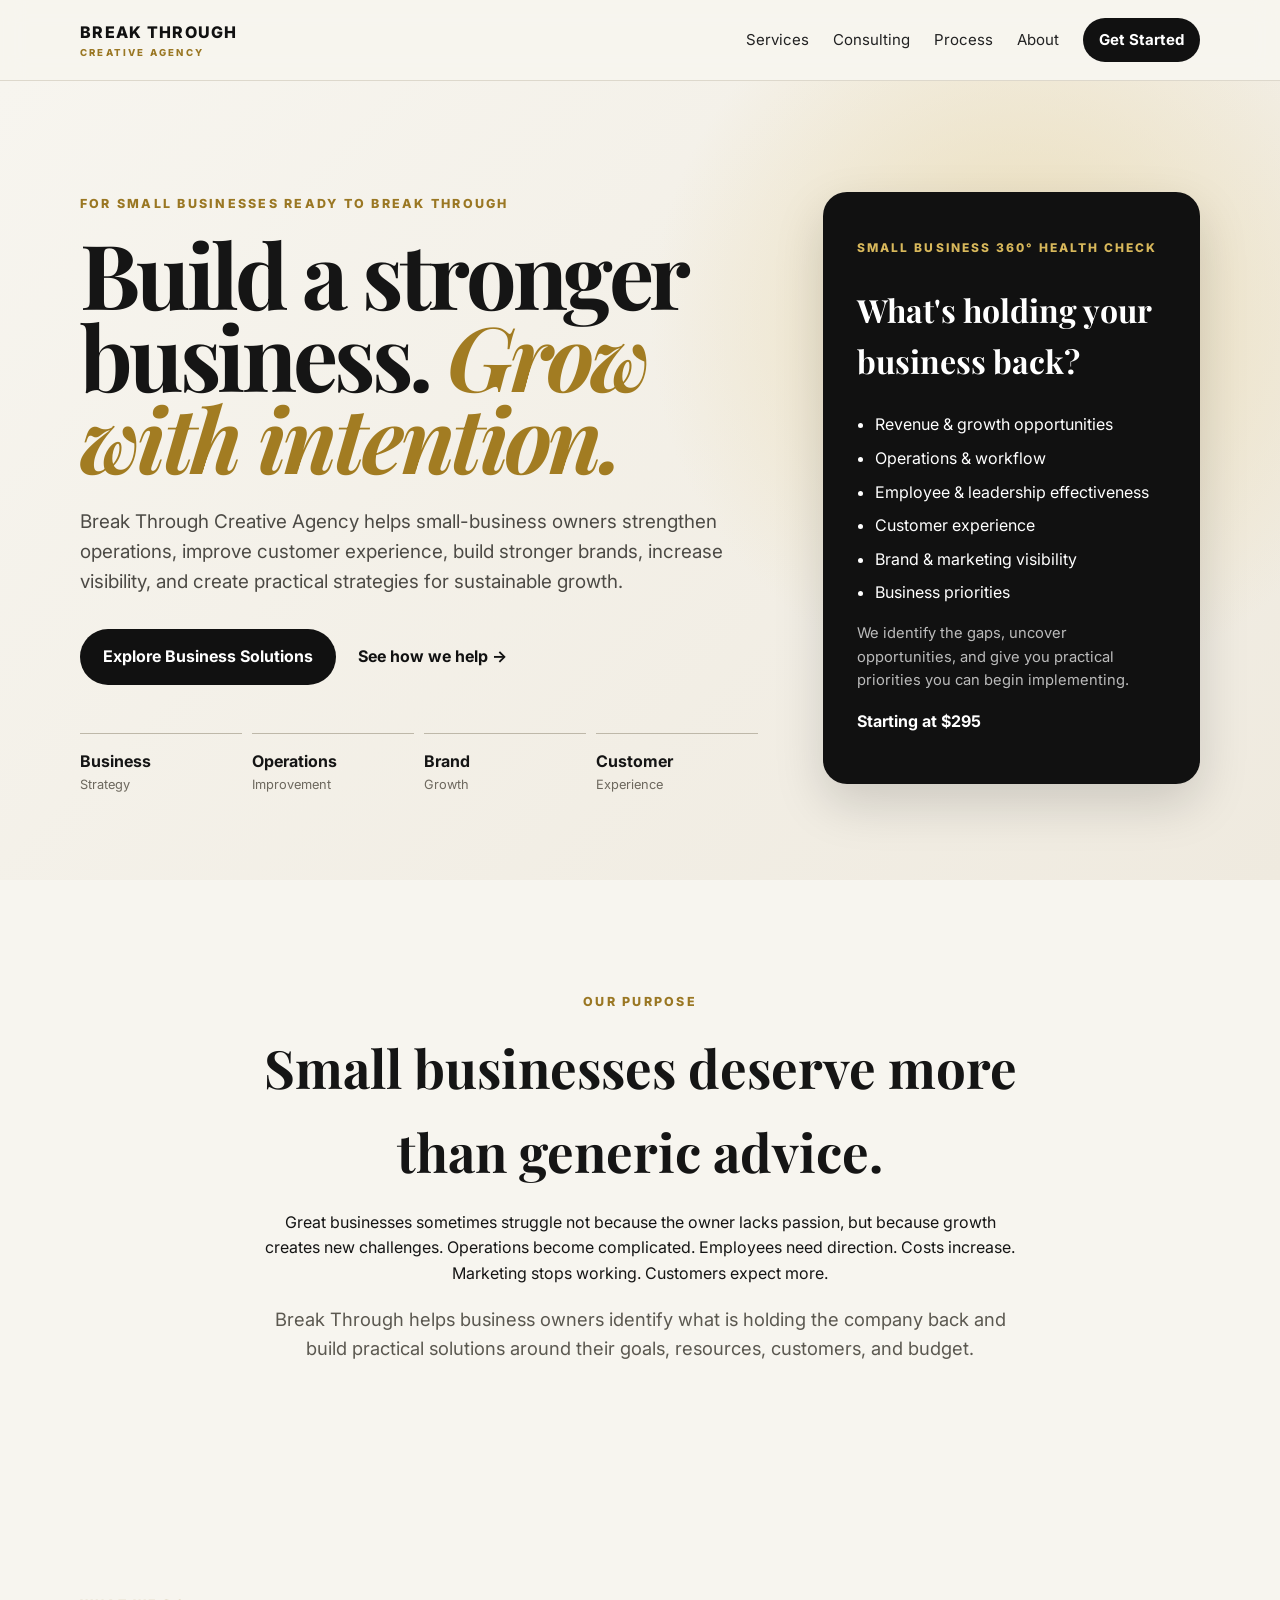
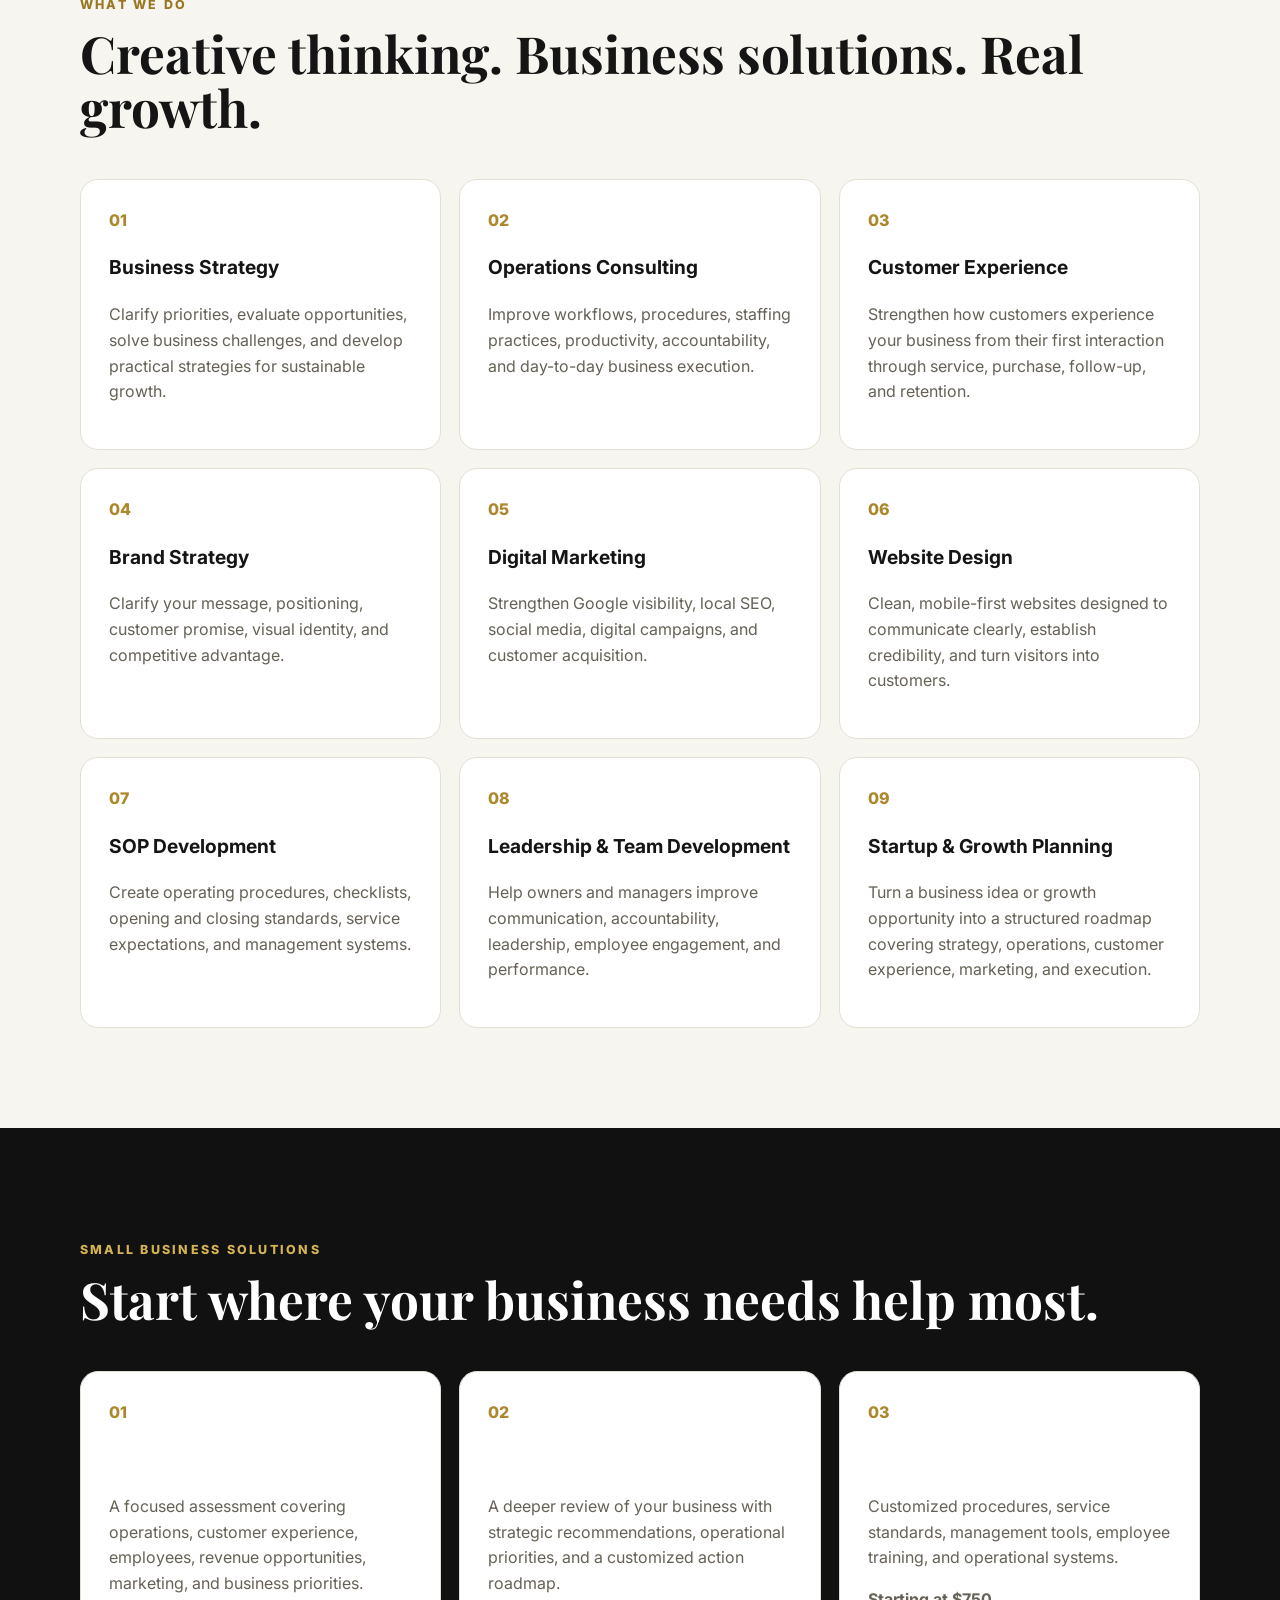
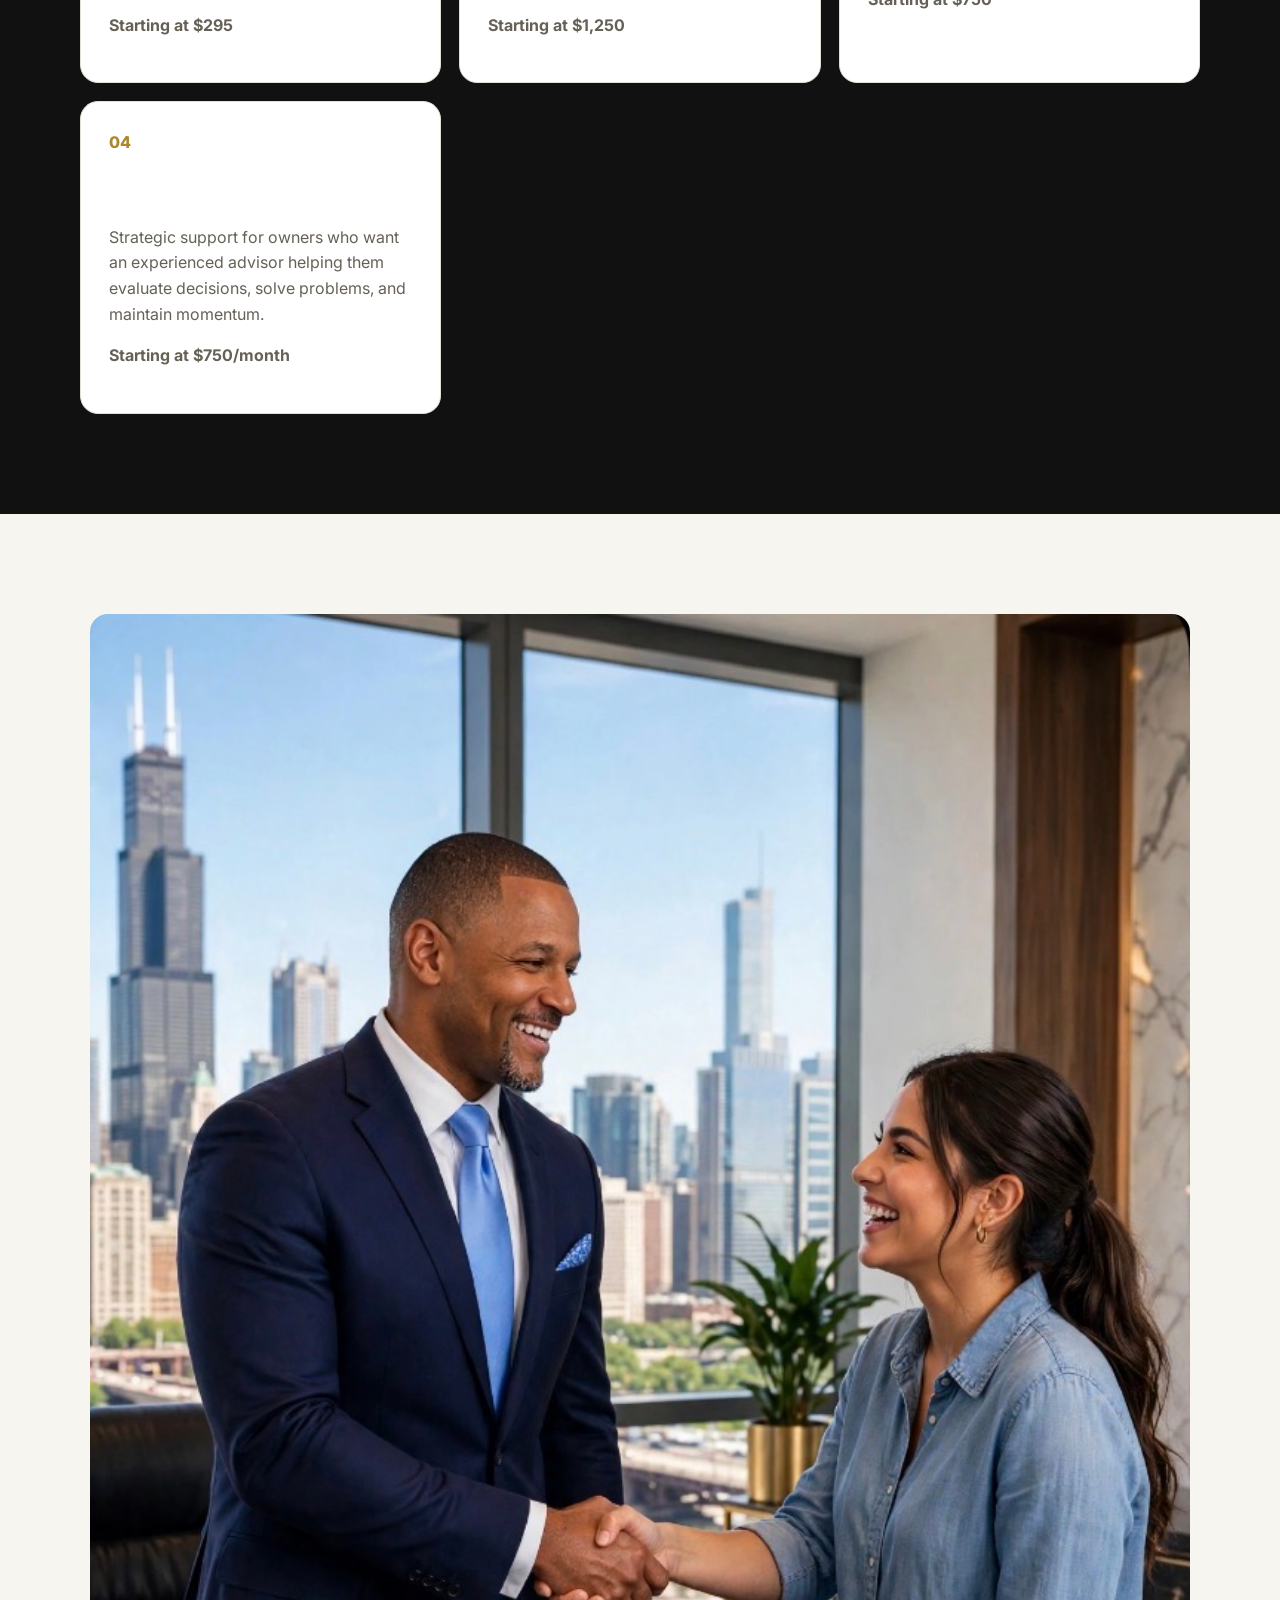
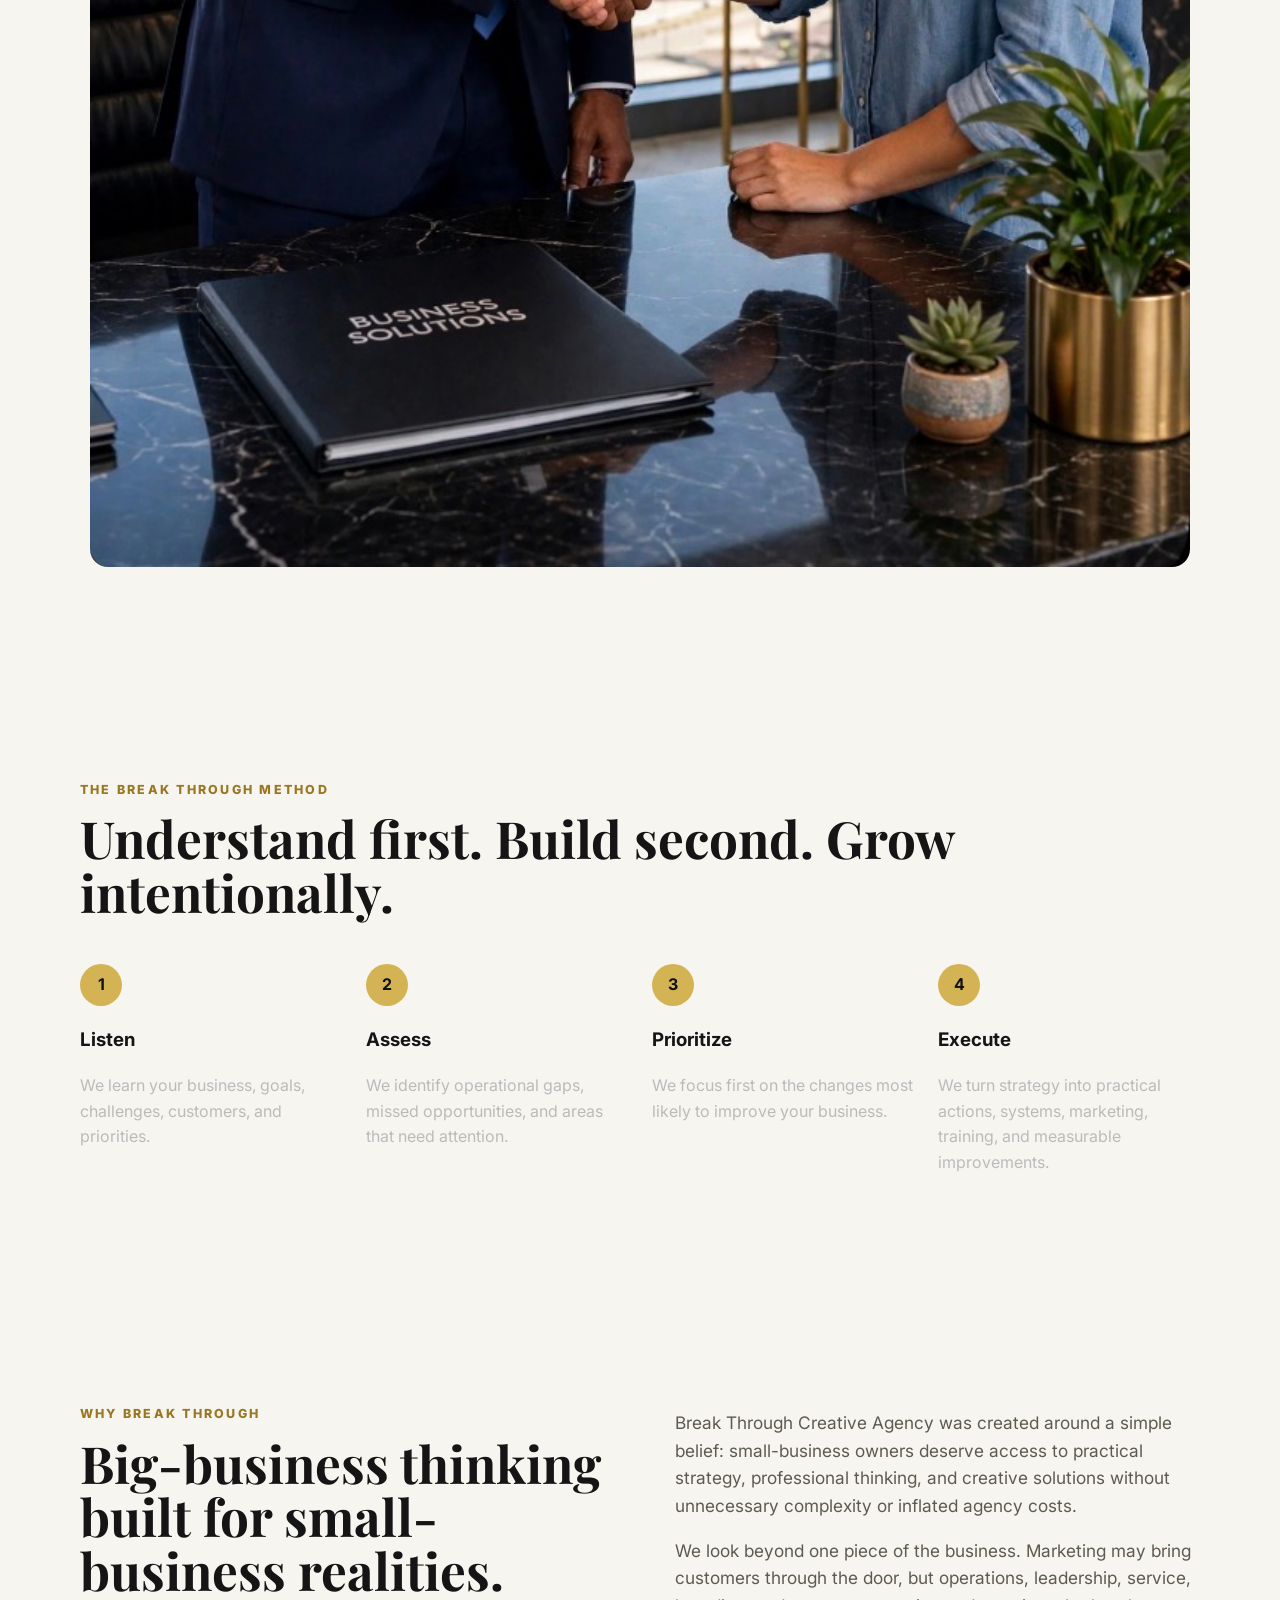
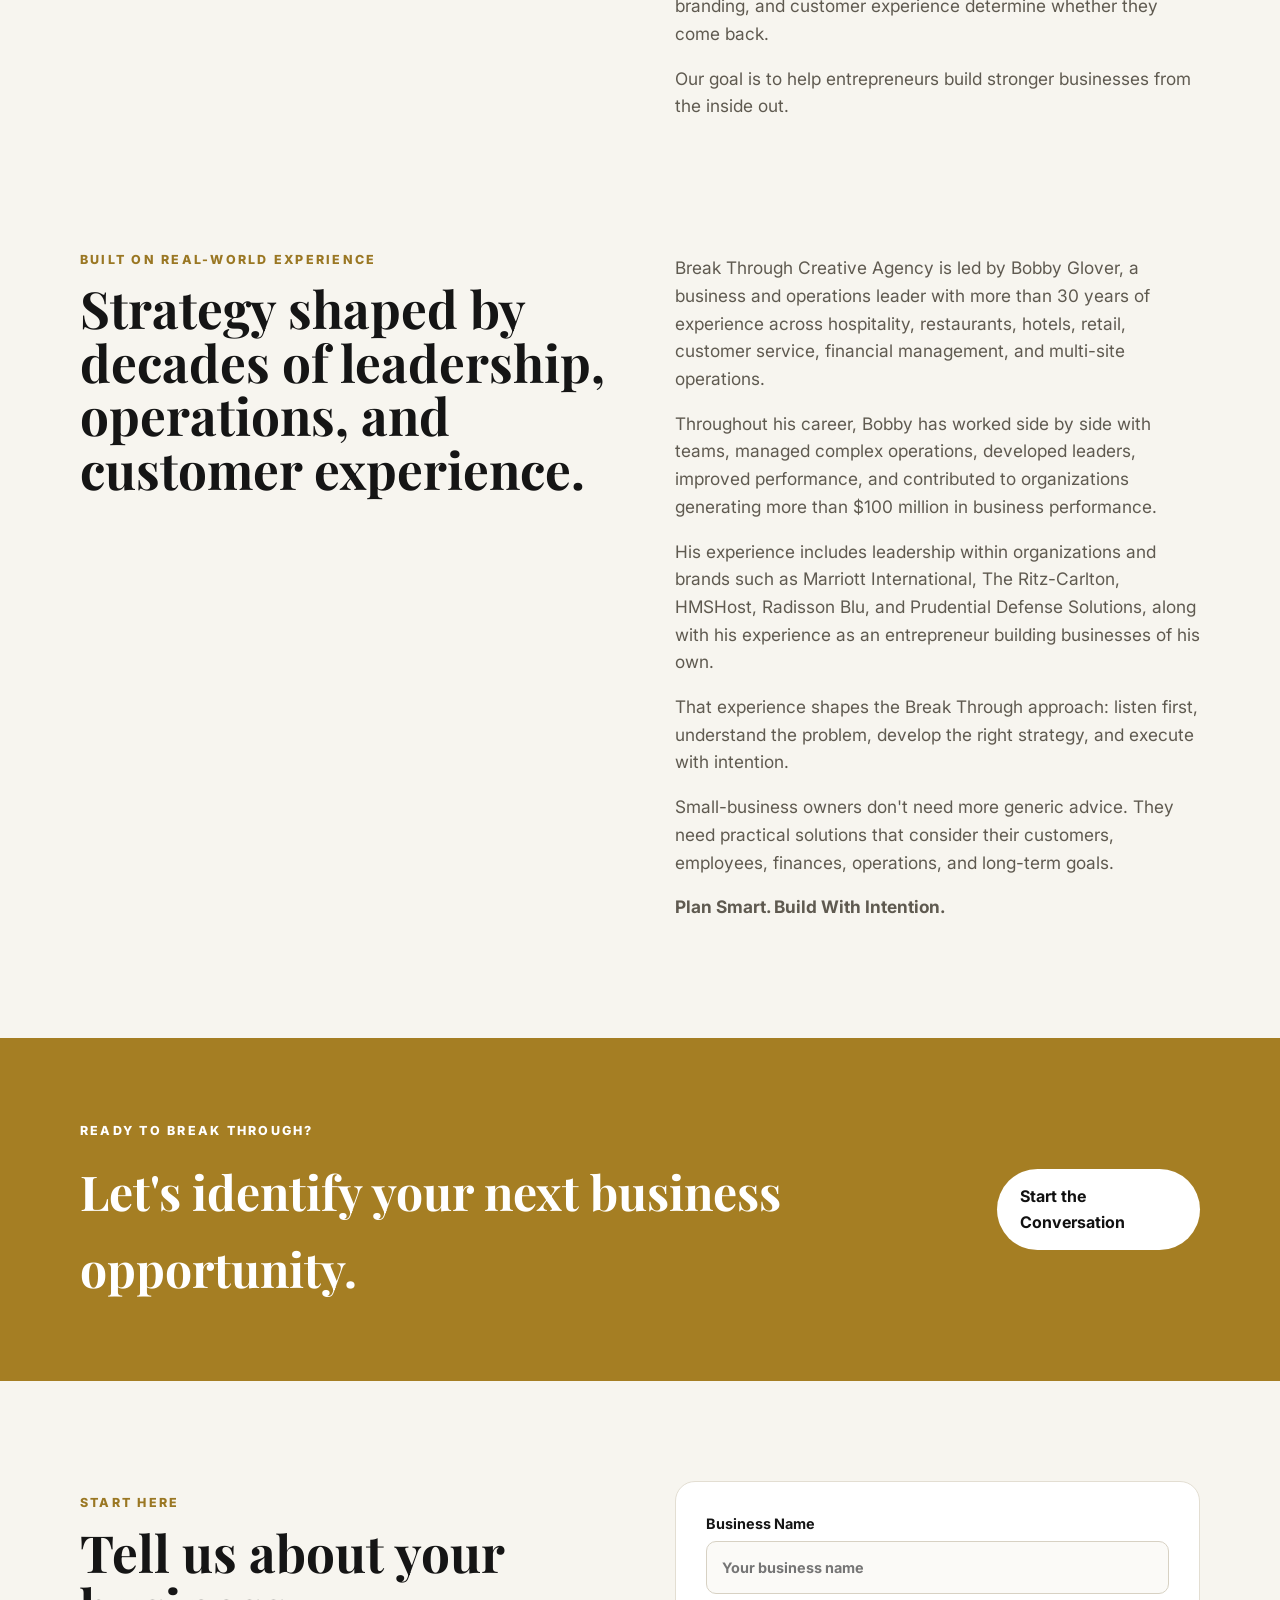
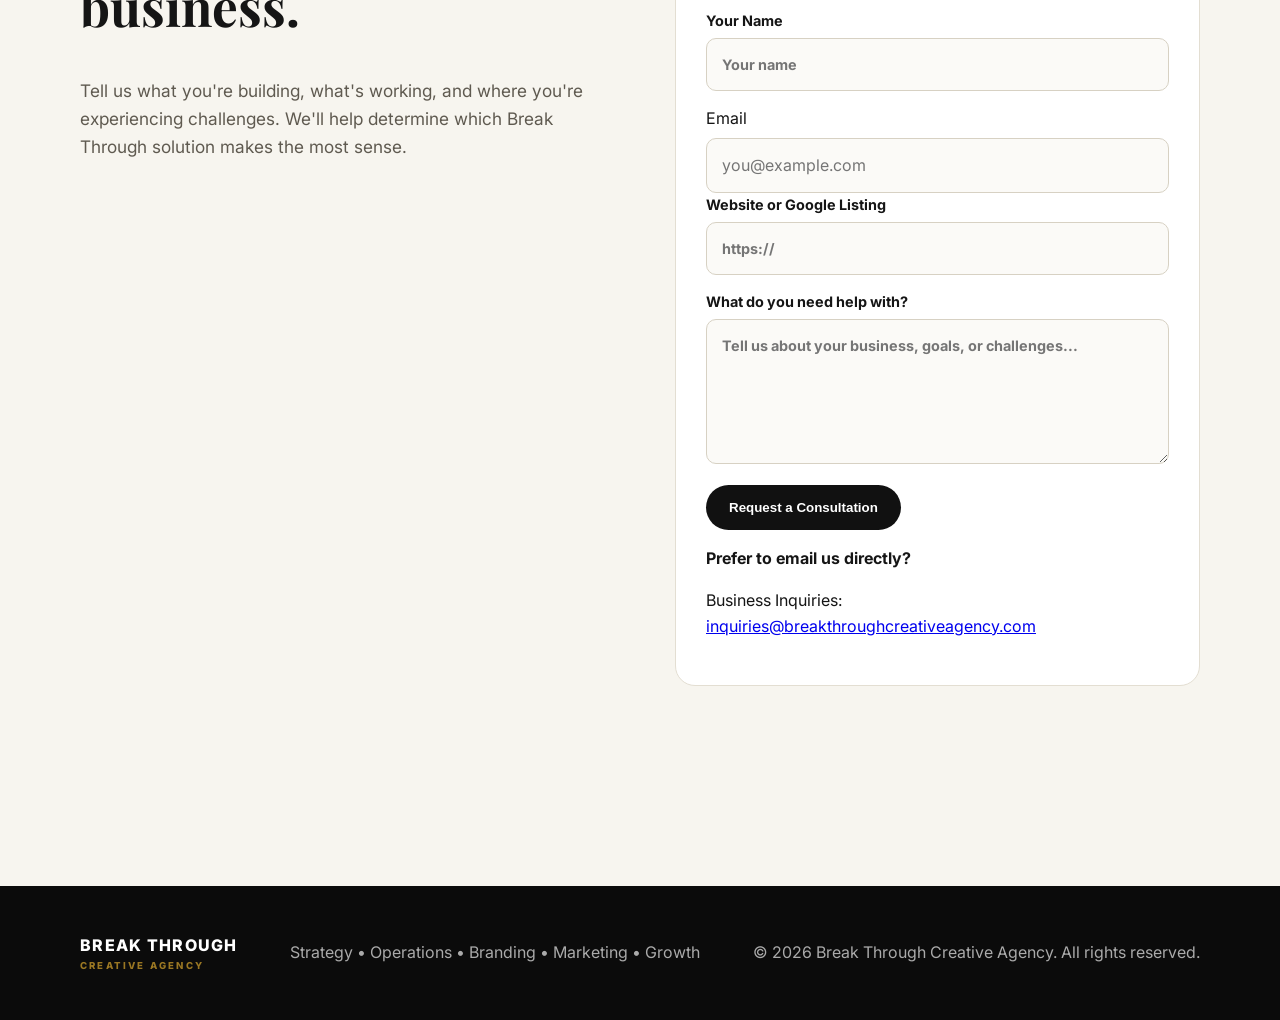
==== commit 11ad88bb: "Include email contact information in index.html Added direct contact information for business inquir" ====
--- a/index.html
+++ b/index.html
@@ -741,15 +741,21 @@
           <p
             id="form-msg"
             class="form-msg"
-          ></p>
-
-        </form>
-
-      </div>
-
-    </section>
-
-  </main>
+      </form>
+<div class="direct-contact">
+  <p><strong>Prefer to email us directly?</strong></p>
+  <p>
+    Business Inquiries:
+    <a href="mailto:inquiries@breakthroughcreativeagency.com">
+      inquiries@breakthroughcreativeagency.com
+    </a>
+  </p>
+</div>
+
+</div>
+</section>
+
+</main>
 
 
 
@@ -774,5 +780,39 @@
 
   </footer>
 
+  <script>
+  const consultationForm = document.querySelector(
+    'form[action="https://formspree.io/f/xbgjyode"]'
+  );
+
+  if (consultationForm) {
+    consultationForm.addEventListener("submit", async function (event) {
+      event.preventDefault();
+
+      const formData = new FormData(consultationForm);
+
+      try {
+        const response = await fetch(consultationForm.action, {
+          method: "POST",
+          body: formData,
+          headers: {
+            Accept: "application/json"
+          }
+        });
+
+        if (response.ok) {
+          window.location.href = "/thank-you.html";
+        } else {
+          document.getElementById("form-msg").textContent =
+            "There was a problem submitting your request. Please try again.";
+        }
+      } catch (error) {
+        document.getElementById("form-msg").textContent =
+          "There was a problem submitting your request. Please try again.";
+      }
+    });
+  }
+</script>
+
 </body>
 </html>
